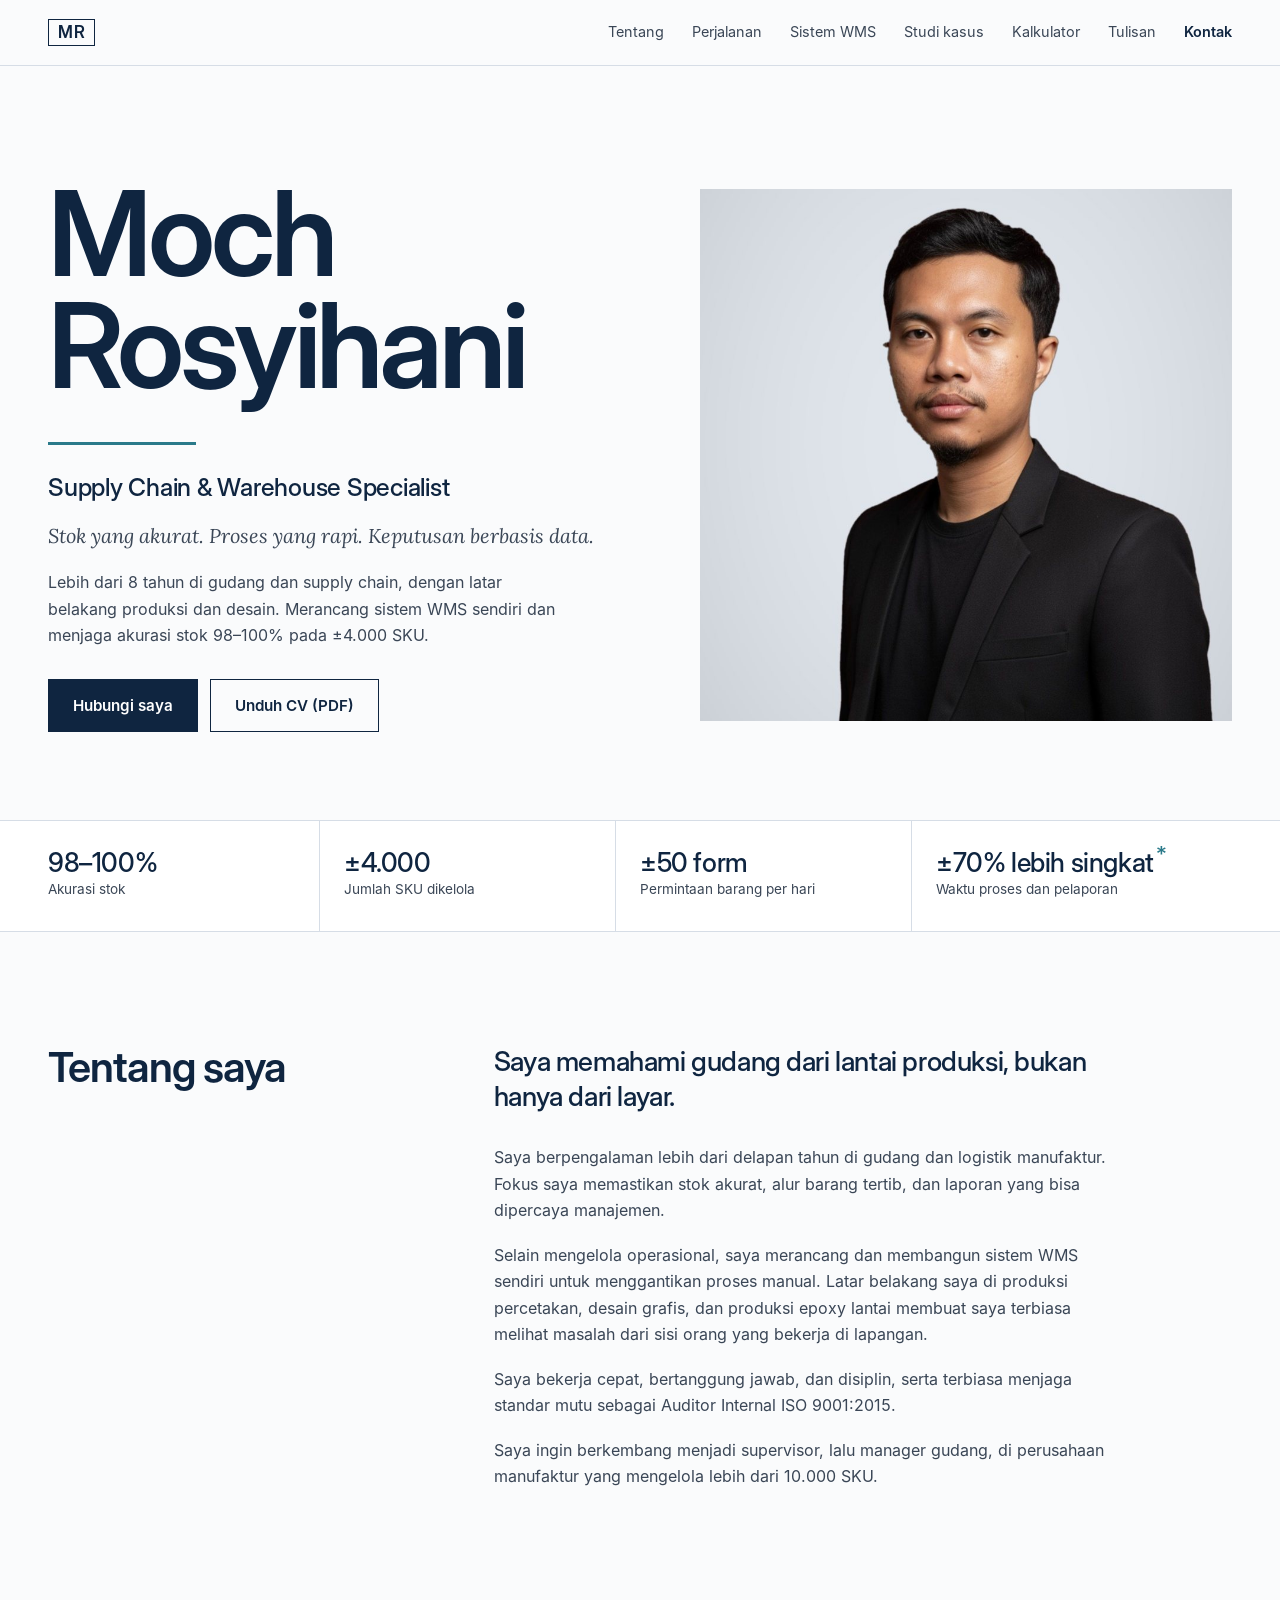
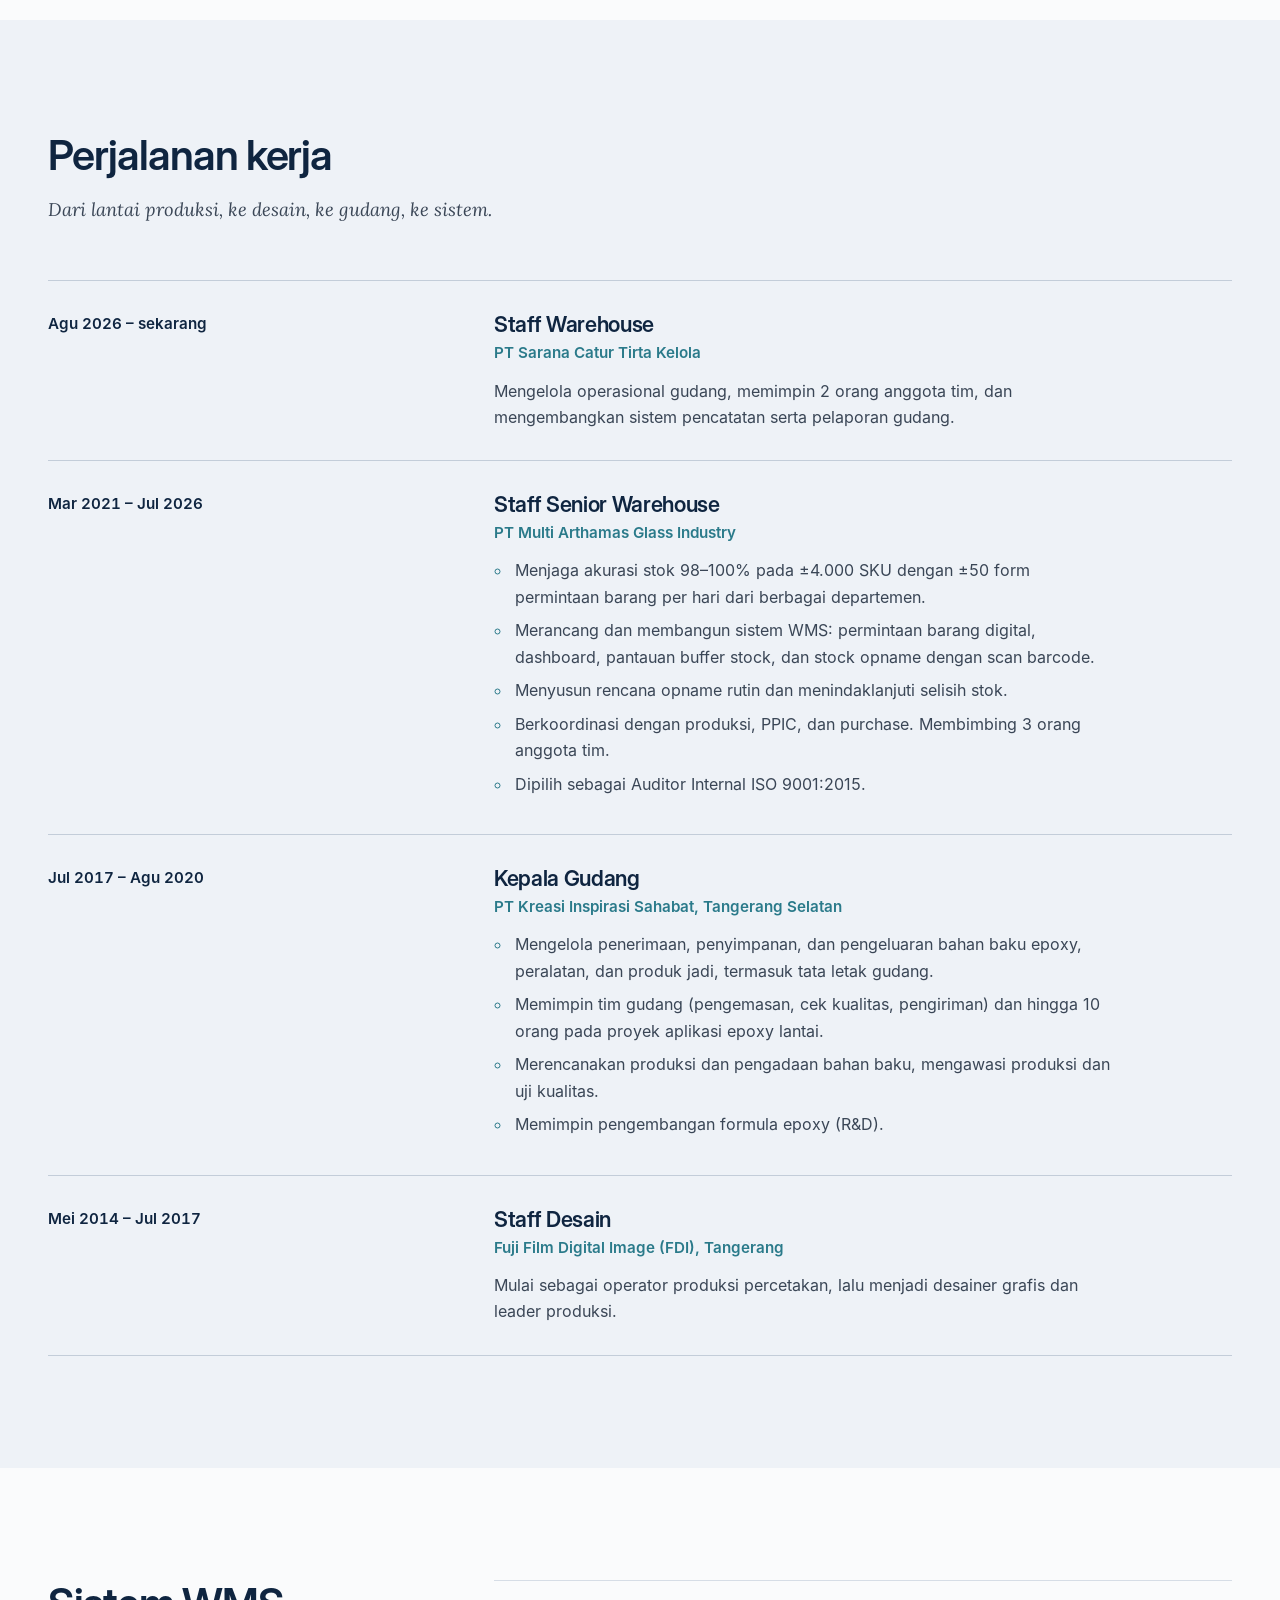
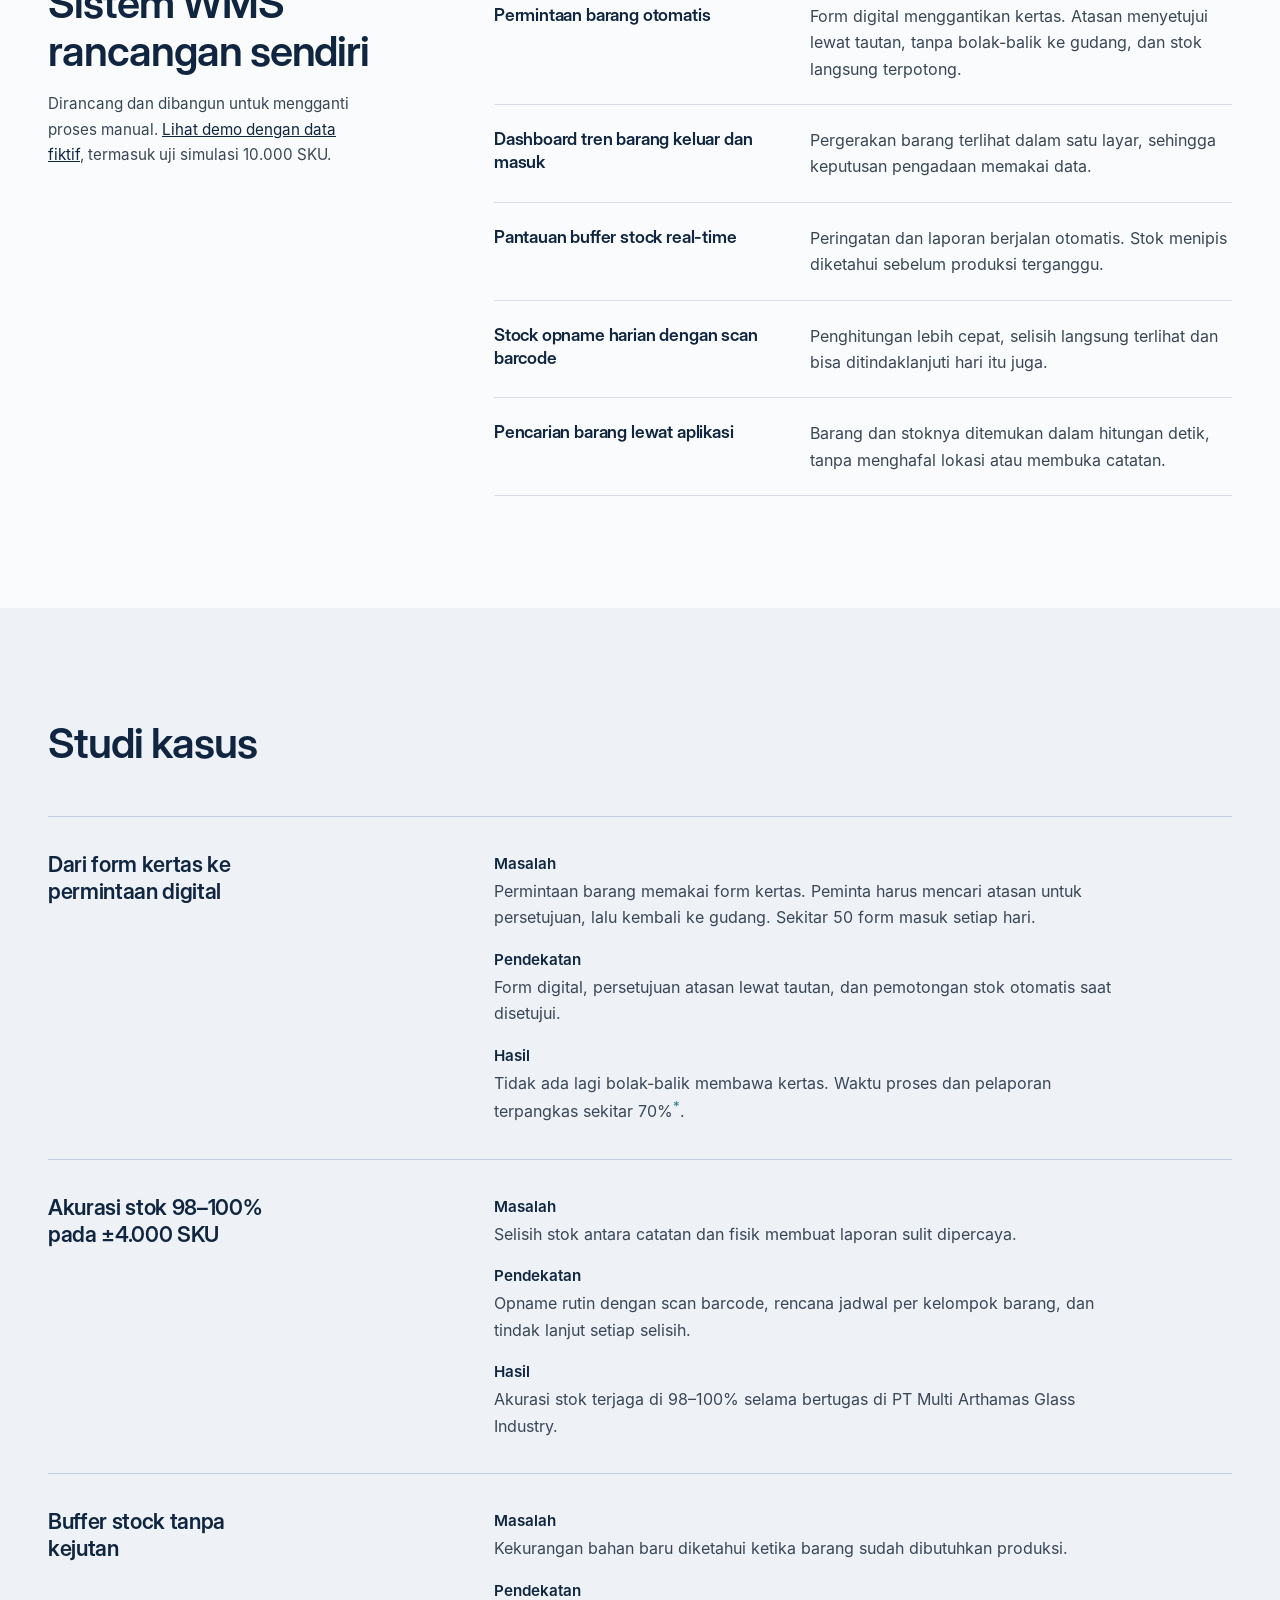
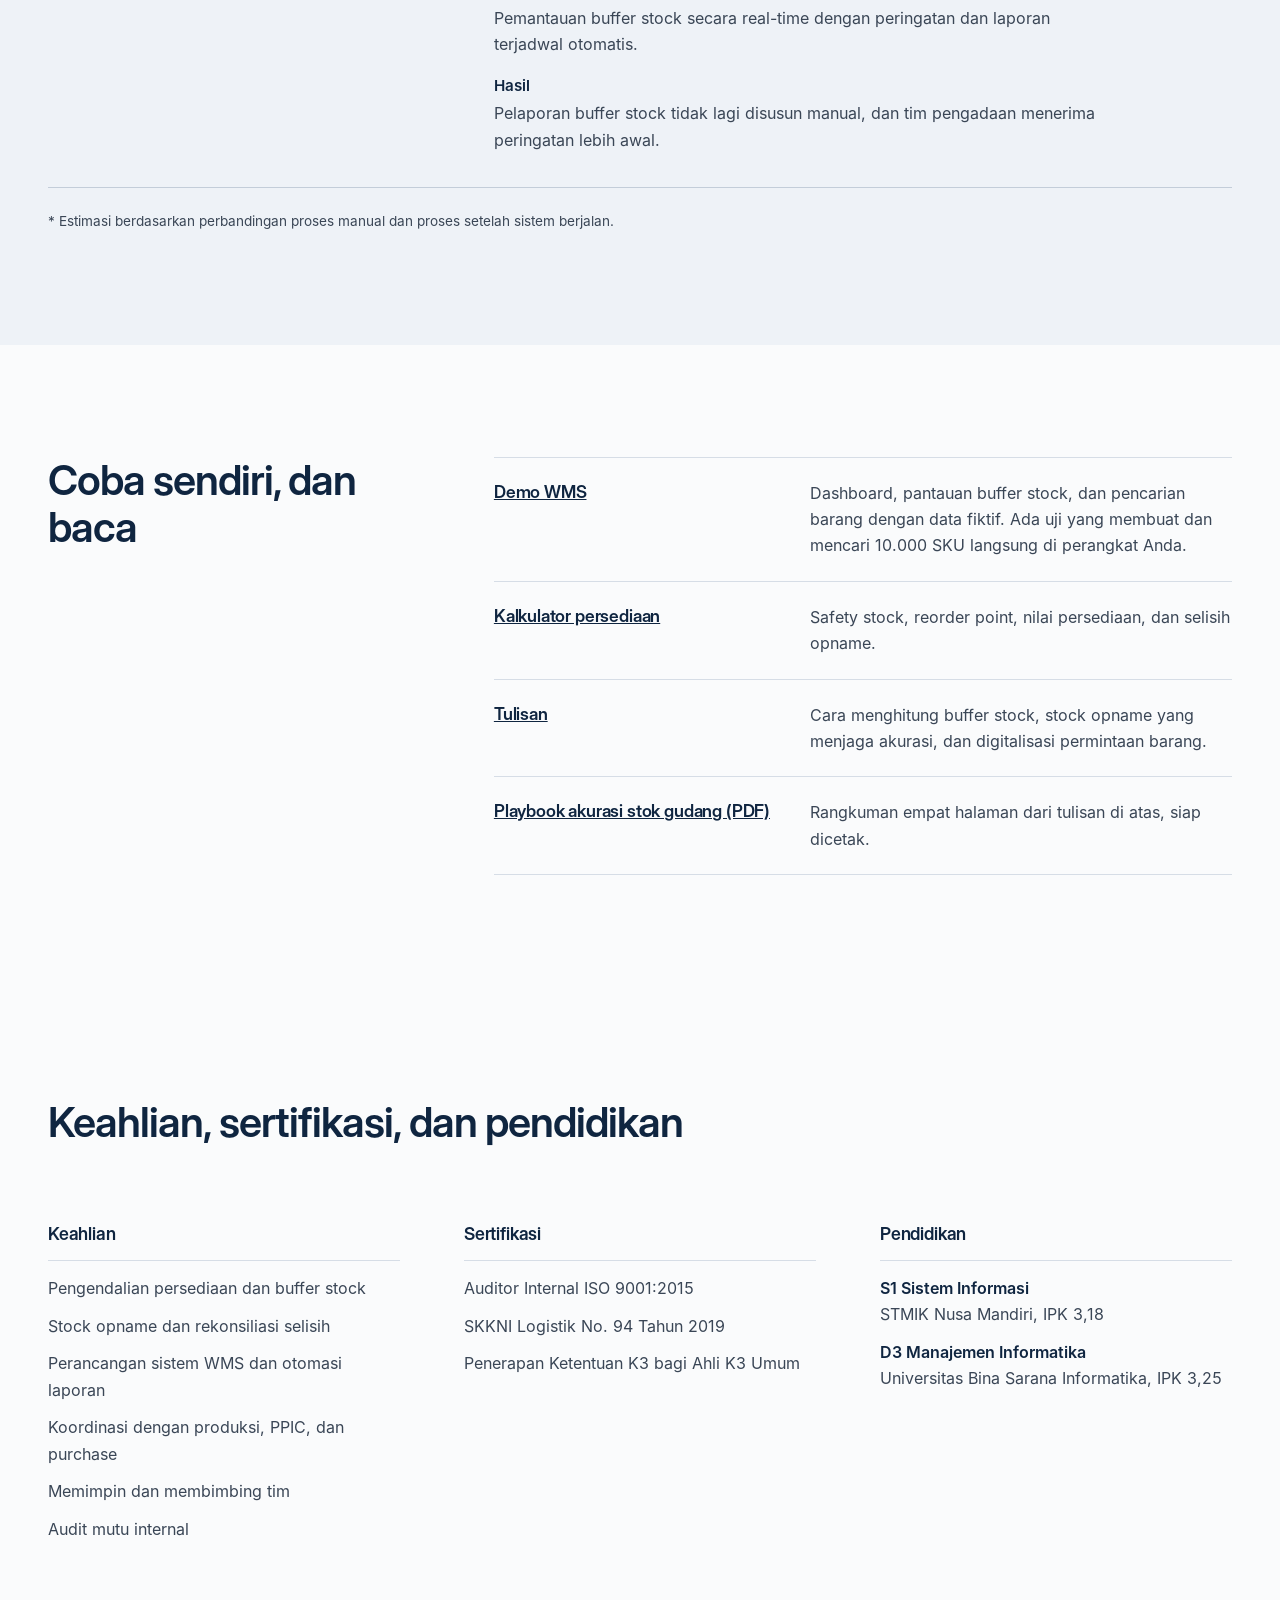
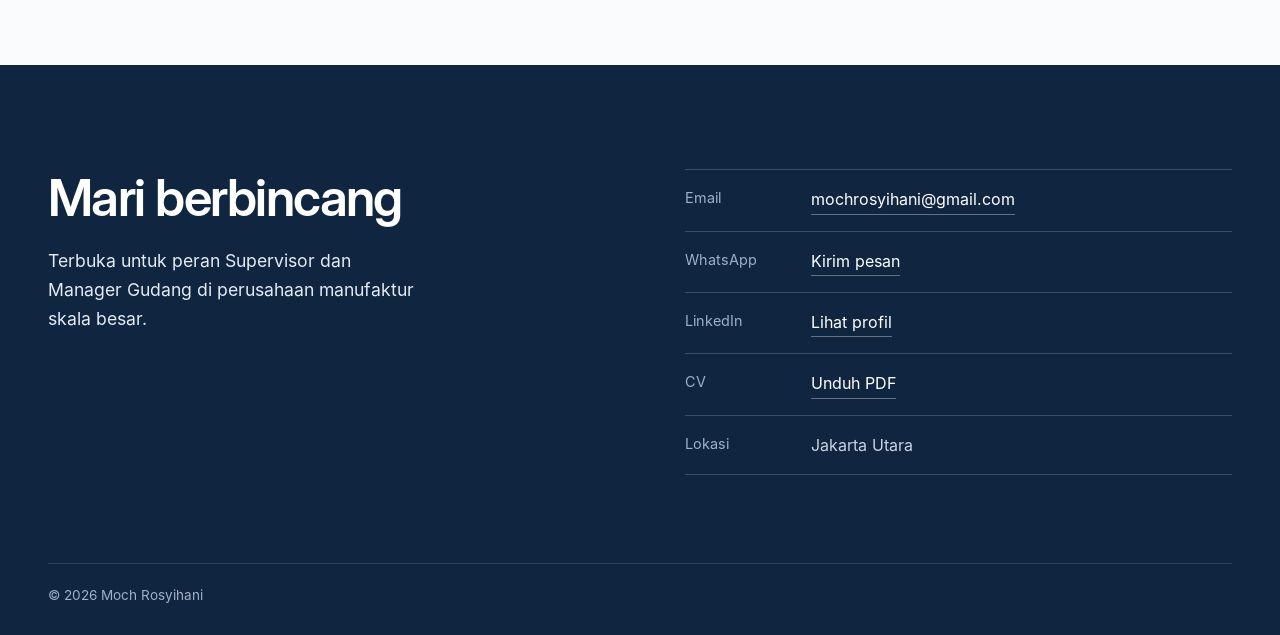
==== index.html @ 8b16c497 "Add files via upload" ====
<!doctype html>
<html lang="id">
<head>
<meta charset="utf-8">
<meta name="viewport" content="width=device-width, initial-scale=1">
<title>Moch Rosyihani – Supply Chain &amp; Warehouse Specialist</title>
<meta name="description" content="Moch Rosyihani, Supply Chain & Warehouse Specialist. Lebih dari 8 tahun di gudang dan logistik manufaktur: akurasi stok 98–100%, perancang sistem WMS, Auditor Internal ISO 9001:2015.">
<link rel="canonical" href="https://mochrosyihani.github.io/">
<meta name="theme-color" content="#0F2540">
<link rel="icon" href="assets/img/favicon.svg" type="image/svg+xml">

<meta property="og:type" content="profile">
<meta property="og:locale" content="id_ID">
<meta property="og:site_name" content="Moch Rosyihani">
<meta property="og:title" content="Moch Rosyihani – Supply Chain & Warehouse Specialist">
<meta property="og:description" content="Stok yang akurat. Proses yang rapi. Keputusan berbasis data. Lebih dari 8 tahun di gudang dan logistik manufaktur.">
<meta property="og:url" content="https://mochrosyihani.github.io/">
<meta property="og:image" content="https://mochrosyihani.github.io/assets/img/og.png">
<meta name="twitter:card" content="summary_large_image">

<link rel="preload" href="assets/fonts/interdisplay-600.woff" as="font" type="font/woff" crossorigin>
<link rel="stylesheet" href="assets/css/style.css">

<script type="application/ld+json">
{
  "@context": "https://schema.org",
  "@type": "ProfilePage",
  "mainEntity": {
    "@type": "Person",
    "@id": "https://mochrosyihani.github.io/#orang",
    "name": "Moch Rosyihani",
    "alternateName": "Iyan",
    "jobTitle": "Supply Chain & Warehouse Specialist",
    "image": "https://mochrosyihani.github.io/assets/img/moch-rosyihani.jpg",
    "description": "Profesional gudang dan supply chain dengan pengalaman lebih dari 8 tahun di manufaktur. Berfokus pada akurasi stok, perancangan sistem WMS, dan pengendalian persediaan. Auditor Internal ISO 9001:2015.",
    "url": "https://mochrosyihani.github.io/",
    "email": "mailto:mochrosyihani@gmail.com",
    "address": { "@type": "PostalAddress", "addressLocality": "Jakarta Utara", "addressCountry": "ID" },
    "knowsAbout": ["Pengendalian persediaan", "Manajemen gudang", "Warehouse Management System", "Stock opname", "Buffer stock", "ISO 9001:2015", "Supply chain", "Logistik manufaktur"],
    "knowsLanguage": "id",
    "hasCredential": [
      { "@type": "EducationalOccupationalCredential", "name": "Auditor Internal ISO 9001:2015" },
      { "@type": "EducationalOccupationalCredential", "name": "SKKNI Logistik No. 94 Tahun 2019" },
      { "@type": "EducationalOccupationalCredential", "name": "Penerapan Ketentuan K3 bagi Ahli K3 Umum" }
    ],
    "alumniOf": [
      { "@type": "CollegeOrUniversity", "name": "STMIK Nusa Mandiri" },
      { "@type": "CollegeOrUniversity", "name": "Universitas Bina Sarana Informatika" }
    ],
    "sameAs": ["https://www.linkedin.com/in/moch-rosyihani-iyan-4621b0254"]
  }
}
</script>
</head>
<body>
<a class="lewati" href="#isi">Lewati ke isi</a>

<header class="bar" id="atas">
  <a class="monogram" href="#atas" aria-label="Moch Rosyihani, ke atas">MR</a>
  <button class="menu-tombol" type="button" aria-expanded="false" aria-controls="menu">Menu</button>
  <nav id="menu" class="menu" aria-label="Navigasi utama">
    <a href="#tentang">Tentang</a>
    <a href="#perjalanan">Perjalanan</a>
    <a href="#sistem">Sistem WMS</a>
    <a href="#kasus">Studi kasus</a>
    <a href="alat/">Kalkulator</a>
    <a href="tulisan/">Tulisan</a>
    <a href="#kontak" class="menu-kontak">Kontak</a>
  </nav>
</header>

<main id="isi">

<!-- HERO -->
<section class="hero" aria-labelledby="nama">
  <div class="bungkus hero-grid">
    <div class="hero-teks">
      <h1 id="nama" class="nama"><span>Moch</span> <span>Rosyihani</span></h1>
      <div class="garis-hero" aria-hidden="true"></div>
      <p class="jabatan">Supply Chain &amp; Warehouse Specialist</p>
      <p class="tagline">Stok yang akurat. Proses yang rapi. Keputusan berbasis data.</p>
      <p class="ringkas">Lebih dari 8 tahun di gudang dan supply chain, dengan latar belakang produksi dan desain. Merancang sistem WMS sendiri dan menjaga akurasi stok 98–100% pada ±4.000 SKU.</p>
      <div class="aksi">
        <a class="tombol tombol-utama" href="#kontak">Hubungi saya</a>
        <a class="tombol tombol-garis" href="cv/CV-Moch-Rosyihani.pdf" download>Unduh CV (PDF)</a>
      </div>
    </div>
    <figure class="foto">
      <img src="assets/img/moch-rosyihani.jpg" alt="Foto Moch Rosyihani" width="900" height="900" fetchpriority="high">
    </figure>
  </div>
</section>

<!-- ANGKA RINGKAS -->
<section class="fakta" aria-label="Ringkasan">
  <div class="bungkus fakta-grid">
    <dl>
      <div><dt>Akurasi stok</dt><dd>98–100%</dd></div>
      <div><dt>Jumlah SKU dikelola</dt><dd>±4.000</dd></div>
      <div><dt>Permintaan barang per hari</dt><dd>±50 form</dd></div>
      <div><dt>Waktu proses dan pelaporan</dt><dd>±70% lebih singkat<sup><a href="#catatan" aria-label="Catatan">*</a></sup></dd></div>
    </dl>
  </div>
</section>

<!-- TENTANG -->
<section class="seksi" id="tentang" aria-labelledby="h-tentang">
  <div class="bungkus dua-kolom">
    <h2 id="h-tentang">Tentang saya</h2>
    <div class="isi-teks">
      <p class="pembuka">Saya memahami gudang dari lantai produksi, bukan hanya dari layar.</p>
      <p>Saya berpengalaman lebih dari delapan tahun di gudang dan logistik manufaktur. Fokus saya memastikan stok akurat, alur barang tertib, dan laporan yang bisa dipercaya manajemen.</p>
      <p>Selain mengelola operasional, saya merancang dan membangun sistem WMS sendiri untuk menggantikan proses manual. Latar belakang saya di produksi percetakan, desain grafis, dan produksi epoxy lantai membuat saya terbiasa melihat masalah dari sisi orang yang bekerja di lapangan.</p>
      <p>Saya bekerja cepat, bertanggung jawab, dan disiplin, serta terbiasa menjaga standar mutu sebagai Auditor Internal ISO 9001:2015.</p>
      <p>Saya ingin berkembang menjadi supervisor, lalu manager gudang, di perusahaan manufaktur yang mengelola lebih dari 10.000 SKU.</p>
    </div>
  </div>
</section>

<!-- PERJALANAN -->
<section class="seksi seksi-lembut" id="perjalanan" aria-labelledby="h-perjalanan">
  <div class="bungkus">
    <h2 id="h-perjalanan">Perjalanan kerja</h2>
    <p class="pengantar">Dari lantai produksi, ke desain, ke gudang, ke sistem.</p>
    <ol class="garis-waktu">
      <li>
        <p class="tahun">Agu 2026 – sekarang</p>
        <div>
          <h3>Staff Warehouse</h3>
          <p class="instansi">PT Sarana Catur Tirta Kelola</p>
          <p>Mengelola operasional gudang, memimpin 2 orang anggota tim, dan mengembangkan sistem pencatatan serta pelaporan gudang.</p>
        </div>
      </li>
      <li>
        <p class="tahun">Mar 2021 – Jul 2026</p>
        <div>
          <h3>Staff Senior Warehouse</h3>
          <p class="instansi">PT Multi Arthamas Glass Industry</p>
          <ul>
            <li>Menjaga akurasi stok 98–100% pada ±4.000 SKU dengan ±50 form permintaan barang per hari dari berbagai departemen.</li>
            <li>Merancang dan membangun sistem WMS: permintaan barang digital, dashboard, pantauan buffer stock, dan stock opname dengan scan barcode.</li>
            <li>Menyusun rencana opname rutin dan menindaklanjuti selisih stok.</li>
            <li>Berkoordinasi dengan produksi, PPIC, dan purchase. Membimbing 3 orang anggota tim.</li>
            <li>Dipilih sebagai Auditor Internal ISO 9001:2015.</li>
          </ul>
        </div>
      </li>
      <li>
        <p class="tahun">Jul 2017 – Agu 2020</p>
        <div>
          <h3>Kepala Gudang</h3>
          <p class="instansi">PT Kreasi Inspirasi Sahabat, Tangerang Selatan</p>
          <ul>
            <li>Mengelola penerimaan, penyimpanan, dan pengeluaran bahan baku epoxy, peralatan, dan produk jadi, termasuk tata letak gudang.</li>
            <li>Memimpin tim gudang (pengemasan, cek kualitas, pengiriman) dan hingga 10 orang pada proyek aplikasi epoxy lantai.</li>
            <li>Merencanakan produksi dan pengadaan bahan baku, mengawasi produksi dan uji kualitas.</li>
            <li>Memimpin pengembangan formula epoxy (R&amp;D).</li>
          </ul>
        </div>
      </li>
      <li>
        <p class="tahun">Mei 2014 – Jul 2017</p>
        <div>
          <h3>Staff Desain</h3>
          <p class="instansi">Fuji Film Digital Image (FDI), Tangerang</p>
          <p>Mulai sebagai operator produksi percetakan, lalu menjadi desainer grafis dan leader produksi.</p>
        </div>
      </li>
    </ol>
  </div>
</section>

<!-- SISTEM WMS -->
<section class="seksi" id="sistem" aria-labelledby="h-sistem">
  <div class="bungkus dua-kolom">
    <div>
      <h2 id="h-sistem">Sistem WMS rancangan sendiri</h2>
      <p class="pengantar-kecil">Dirancang dan dibangun untuk mengganti proses manual. <a href="demo/">Lihat demo dengan data fiktif</a>, termasuk uji simulasi 10.000 SKU.</p>
    </div>
    <dl class="fitur">
      <div>
        <dt>Permintaan barang otomatis</dt>
        <dd>Form digital menggantikan kertas. Atasan menyetujui lewat tautan, tanpa bolak-balik ke gudang, dan stok langsung terpotong.</dd>
      </div>
      <div>
        <dt>Dashboard tren barang keluar dan masuk</dt>
        <dd>Pergerakan barang terlihat dalam satu layar, sehingga keputusan pengadaan memakai data.</dd>
      </div>
      <div>
        <dt>Pantauan buffer stock real-time</dt>
        <dd>Peringatan dan laporan berjalan otomatis. Stok menipis diketahui sebelum produksi terganggu.</dd>
      </div>
      <div>
        <dt>Stock opname harian dengan scan barcode</dt>
        <dd>Penghitungan lebih cepat, selisih langsung terlihat dan bisa ditindaklanjuti hari itu juga.</dd>
      </div>
      <div>
        <dt>Pencarian barang lewat aplikasi</dt>
        <dd>Barang dan stoknya ditemukan dalam hitungan detik, tanpa menghafal lokasi atau membuka catatan.</dd>
      </div>
    </dl>
  </div>
</section>

<!-- STUDI KASUS -->
<section class="seksi seksi-lembut" id="kasus" aria-labelledby="h-kasus">
  <div class="bungkus">
    <h2 id="h-kasus">Studi kasus</h2>
    <div class="kasus-daftar">

      <article class="kasus">
        <h3>Dari form kertas ke permintaan digital</h3>
        <dl>
          <div><dt>Masalah</dt><dd>Permintaan barang memakai form kertas. Peminta harus mencari atasan untuk persetujuan, lalu kembali ke gudang. Sekitar 50 form masuk setiap hari.</dd></div>
          <div><dt>Pendekatan</dt><dd>Form digital, persetujuan atasan lewat tautan, dan pemotongan stok otomatis saat disetujui.</dd></div>
          <div><dt>Hasil</dt><dd>Tidak ada lagi bolak-balik membawa kertas. Waktu proses dan pelaporan terpangkas sekitar 70%<sup><a href="#catatan" aria-label="Catatan">*</a></sup>.</dd></div>
        </dl>
      </article>

      <article class="kasus">
        <h3>Akurasi stok 98–100% pada ±4.000 SKU</h3>
        <dl>
          <div><dt>Masalah</dt><dd>Selisih stok antara catatan dan fisik membuat laporan sulit dipercaya.</dd></div>
          <div><dt>Pendekatan</dt><dd>Opname rutin dengan scan barcode, rencana jadwal per kelompok barang, dan tindak lanjut setiap selisih.</dd></div>
          <div><dt>Hasil</dt><dd>Akurasi stok terjaga di 98–100% selama bertugas di PT Multi Arthamas Glass Industry.</dd></div>
        </dl>
      </article>

      <article class="kasus">
        <h3>Buffer stock tanpa kejutan</h3>
        <dl>
          <div><dt>Masalah</dt><dd>Kekurangan bahan baru diketahui ketika barang sudah dibutuhkan produksi.</dd></div>
          <div><dt>Pendekatan</dt><dd>Pemantauan buffer stock secara real-time dengan peringatan dan laporan terjadwal otomatis.</dd></div>
          <div><dt>Hasil</dt><dd>Pelaporan buffer stock tidak lagi disusun manual, dan tim pengadaan menerima peringatan lebih awal.</dd></div>
        </dl>
      </article>

    </div>
    <p id="catatan" class="catatan">* Estimasi berdasarkan perbandingan proses manual dan proses setelah sistem berjalan.</p>
  </div>
</section>

<!-- ALAT DAN TULISAN -->
<section class="seksi" id="bukti" aria-labelledby="h-bukti">
  <div class="bungkus dua-kolom">
    <h2 id="h-bukti">Coba sendiri, dan baca</h2>
    <dl class="fitur">
      <div><dt><a href="demo/">Demo WMS</a></dt><dd>Dashboard, pantauan buffer stock, dan pencarian barang dengan data fiktif. Ada uji yang membuat dan mencari 10.000 SKU langsung di perangkat Anda.</dd></div>
      <div><dt><a href="alat/">Kalkulator persediaan</a></dt><dd>Safety stock, reorder point, nilai persediaan, dan selisih opname.</dd></div>
      <div><dt><a href="tulisan/">Tulisan</a></dt><dd>Cara menghitung buffer stock, stock opname yang menjaga akurasi, dan digitalisasi permintaan barang.</dd></div>
      <div><dt><a href="cv/Playbook-Akurasi-Stok-Gudang.pdf" download>Playbook akurasi stok gudang (PDF)</a></dt><dd>Rangkuman empat halaman dari tulisan di atas, siap dicetak.</dd></div>
    </dl>
  </div>
</section>

<!-- KEAHLIAN -->
<section class="seksi" id="keahlian" aria-labelledby="h-keahlian">
  <div class="bungkus tiga-kolom">
    <h2 id="h-keahlian" class="judul-penuh">Keahlian, sertifikasi, dan pendidikan</h2>
    <div>
      <h3>Keahlian</h3>
      <ul class="polos">
        <li>Pengendalian persediaan dan buffer stock</li>
        <li>Stock opname dan rekonsiliasi selisih</li>
        <li>Perancangan sistem WMS dan otomasi laporan</li>
        <li>Koordinasi dengan produksi, PPIC, dan purchase</li>
        <li>Memimpin dan membimbing tim</li>
        <li>Audit mutu internal</li>
      </ul>
    </div>
    <div>
      <h3>Sertifikasi</h3>
      <ul class="polos">
        <li>Auditor Internal ISO 9001:2015</li>
        <li>SKKNI Logistik No. 94 Tahun 2019</li>
        <li>Penerapan Ketentuan K3 bagi Ahli K3 Umum</li>
      </ul>
    </div>
    <div>
      <h3>Pendidikan</h3>
      <ul class="polos">
        <li><strong>S1 Sistem Informasi</strong><br>STMIK Nusa Mandiri, IPK 3,18</li>
        <li><strong>D3 Manajemen Informatika</strong><br>Universitas Bina Sarana Informatika, IPK 3,25</li>
      </ul>
    </div>
  </div>
</section>

</main>

<!-- KONTAK -->
<footer class="kontak" id="kontak">
  <div class="bungkus kontak-grid">
    <div>
      <h2>Mari berbincang</h2>
      <p class="kontak-isi">Terbuka untuk peran Supervisor dan Manager Gudang di perusahaan manufaktur skala besar.</p>
    </div>
    <ul class="kontak-daftar">
      <li><span>Email</span><a href="mailto:mochrosyihani@gmail.com">mochrosyihani@gmail.com</a></li>
      <li><span>WhatsApp</span><a href="https://wa.me/6283805292862?text=Halo%20Pak%20Rosyihani%2C%20saya%20melihat%20profil%20Anda." rel="noopener">Kirim pesan</a></li>
      <li><span>LinkedIn</span><a href="https://www.linkedin.com/in/moch-rosyihani-iyan-4621b0254" rel="me noopener">Lihat profil</a></li>
      <li><span>CV</span><a href="cv/CV-Moch-Rosyihani.pdf" download>Unduh PDF</a></li>
      <li><span>Lokasi</span>Jakarta Utara</li>
    </ul>
  </div>
  <div class="bungkus kaki">
    <p>&copy; 2026 Moch Rosyihani</p>
  </div>
</footer>

<script src="assets/js/main.js" defer></script>
</body>
</html>
---- assets/css/style.css ----
/* Moch Rosyihani – profil. Navy, putih, abu. Satu aksen biru-teal tipis. */
@font-face{font-family:"Inter";src:url("../fonts/inter-400.woff") format("woff");font-weight:400;font-style:normal;font-display:swap}
@font-face{font-family:"Inter";src:url("../fonts/inter-600.woff") format("woff");font-weight:600;font-style:normal;font-display:swap}
@font-face{font-family:"Inter Display";src:url("../fonts/interdisplay-500.woff") format("woff");font-weight:500;font-style:normal;font-display:swap}
@font-face{font-family:"Inter Display";src:url("../fonts/interdisplay-600.woff") format("woff");font-weight:600;font-style:normal;font-display:swap}
@font-face{font-family:"Lora";src:url("../fonts/lora-italic.woff") format("woff");font-weight:400 700;font-style:italic;font-display:swap}

:root{
  --kertas:#FAFBFC;
  --lembut:#EEF2F7;
  --navy:#0F2540;
  --teks:#3A4656;
  --garis:#D6DDE6;
  --teal:#2A7A8A;
  --putih:#FFFFFF;
  --sans:"Inter",system-ui,-apple-system,"Segoe UI",Roboto,Arial,sans-serif;
  --tampil:"Inter Display","Inter",system-ui,-apple-system,"Segoe UI",Roboto,Arial,sans-serif;
  --serif:"Lora",Georgia,"Times New Roman",serif;
  --lebar:1280px;
  --gutter:clamp(20px,5vw,48px);
}
*,*::before,*::after{box-sizing:border-box}
html{scroll-behavior:smooth;scroll-padding-top:72px;-webkit-text-size-adjust:100%}
body{margin:0;background:var(--kertas);color:var(--teks);font-family:var(--sans);font-size:1rem;line-height:1.65;font-feature-settings:"kern","liga";-webkit-font-smoothing:antialiased}
img{max-width:100%;display:block}
a{color:var(--navy)}
:focus-visible{outline:2px solid var(--teal);outline-offset:3px;border-radius:2px}
.lewati{position:absolute;left:-999px;top:8px;background:var(--navy);color:#fff;padding:8px 14px;z-index:100}
.lewati:focus{left:8px}
.bungkus{width:100%;max-width:calc(var(--lebar) + 2*var(--gutter));margin:0 auto;padding:0 var(--gutter)}

h1,h2,h3{font-family:var(--tampil);color:var(--navy);margin:0;font-weight:600}

/* Bar atas */
.bar{position:sticky;top:0;z-index:50;display:flex;align-items:center;justify-content:space-between;padding:14px max(var(--gutter),calc((100vw - var(--lebar))/2));background:rgba(250,251,252,.94);backdrop-filter:blur(6px);border-bottom:1px solid var(--garis)}
.monogram{font-family:var(--tampil);font-weight:600;font-size:1.05rem;letter-spacing:.04em;text-decoration:none;color:var(--navy);border:1.5px solid var(--navy);padding:4px 9px;line-height:1}
.menu{display:flex;gap:28px;align-items:center}
.menu a{font-size:.9rem;text-decoration:none;color:var(--teks);padding:6px 0;border-bottom:1.5px solid transparent}
.menu a:hover{color:var(--navy);border-bottom-color:var(--teal)}
.menu .menu-kontak{color:var(--navy);font-weight:600}
.menu-tombol{display:none;font:inherit;font-size:.9rem;background:none;border:1px solid var(--garis);color:var(--navy);padding:6px 14px;cursor:pointer}

/* Hero */
.hero{padding:clamp(48px,9vw,112px) 0 clamp(40px,7vw,88px)}
.hero-grid{display:grid;grid-template-columns:minmax(0,1.05fr) minmax(0,.95fr);gap:clamp(32px,5vw,72px);align-items:center}
.nama{font-size:clamp(3rem,9.2vw,7.6rem);line-height:.95;letter-spacing:-.035em;font-weight:600}
.nama span{display:block}
.garis-hero{height:3px;width:clamp(72px,12vw,148px);background:var(--teal);margin:clamp(24px,3.5vw,40px) 0 22px;transform-origin:left;animation:tarik .9s .15s cubic-bezier(.2,.7,.2,1) both}
@keyframes tarik{from{transform:scaleX(0)}to{transform:scaleX(1)}}
.jabatan{font-family:var(--tampil);font-weight:500;font-size:clamp(1.15rem,2.1vw,1.55rem);color:var(--navy);margin:0 0 14px;letter-spacing:-.01em}
.tagline{font-family:var(--serif);font-style:italic;font-size:clamp(1.05rem,1.7vw,1.25rem);line-height:1.5;margin:0 0 18px;color:var(--teks)}
.ringkas{max-width:52ch;margin:0 0 30px}
.aksi{display:flex;flex-wrap:wrap;gap:12px}
.tombol{display:inline-block;font-size:.95rem;font-weight:600;text-decoration:none;padding:13px 24px;border:1.5px solid var(--navy);transition:background .15s,color .15s}
.tombol-utama{background:var(--navy);color:#fff}
.tombol-utama:hover{background:#1B3A63;border-color:#1B3A63}
.tombol-garis{color:var(--navy);background:transparent}
.tombol-garis:hover{background:var(--navy);color:#fff}
.foto{margin:0;justify-self:end;width:100%;max-width:560px}
.foto img,.foto-sementara{aspect-ratio:1/1;width:100%;height:auto;object-fit:cover}
.foto-sementara{background:var(--navy);display:grid;place-items:center}
.foto-sementara span{font-family:var(--tampil);font-weight:500;color:rgba(255,255,255,.88);font-size:clamp(3rem,7vw,5.5rem);letter-spacing:.04em}

/* Fakta */
.fakta{border-top:1px solid var(--garis);border-bottom:1px solid var(--garis);background:var(--putih)}
.fakta dl{display:grid;grid-template-columns:repeat(4,1fr);margin:0}
.fakta dl>div{padding:26px 24px 26px 0;border-right:1px solid var(--garis);margin-right:24px}
.fakta dl>div:last-child{border-right:0;margin-right:0}
.fakta dt{font-size:.85rem;color:var(--teks);margin-bottom:4px;order:2}
.fakta dd{margin:0;font-family:var(--tampil);font-weight:500;font-size:clamp(1.25rem,2.2vw,1.65rem);color:var(--navy);letter-spacing:-.015em;line-height:1.2}
.fakta dl>div{display:flex;flex-direction:column}
.fakta sup{line-height:0}.fakta sup a{text-decoration:none;color:var(--teal);margin-left:2px}

/* Seksi umum */
.seksi{padding:clamp(56px,9vw,112px) 0}
.seksi-lembut{background:var(--lembut)}
.seksi h2{font-size:clamp(1.8rem,3.6vw,2.6rem);letter-spacing:-.025em;line-height:1.15}
.dua-kolom{display:grid;grid-template-columns:minmax(0,.8fr) minmax(0,1.6fr);gap:clamp(24px,6vw,96px)}
.pengantar{margin:14px 0 0;font-family:var(--serif);font-style:italic;font-size:1.15rem;color:var(--teks)}
.pengantar-kecil{margin:16px 0 0;max-width:32ch;font-size:.95rem}
.isi-teks{max-width:62ch}
.isi-teks p{margin:0 0 1.15em}
.isi-teks .pembuka{font-family:var(--tampil);font-weight:500;font-size:clamp(1.3rem,2.3vw,1.7rem);line-height:1.3;letter-spacing:-.015em;color:var(--navy);margin-bottom:1.1em}

/* Garis waktu */
.garis-waktu{list-style:none;margin:clamp(32px,5vw,56px) 0 0;padding:0}
.garis-waktu>li{display:grid;grid-template-columns:minmax(0,.8fr) minmax(0,1.6fr);gap:clamp(24px,6vw,96px);padding:30px 0;border-top:1px solid #C3CDD9}
.garis-waktu>li:last-child{border-bottom:1px solid #C3CDD9}
.tahun{margin:0;font-weight:600;color:var(--navy);font-size:.95rem;font-variant-numeric:tabular-nums}
.garis-waktu h3{font-size:1.35rem;letter-spacing:-.015em;line-height:1.25}
.instansi{margin:2px 0 12px;color:var(--teal);font-weight:600;font-size:.95rem}
.garis-waktu p{margin:0}
.garis-waktu .instansi{margin:2px 0 12px}
.garis-waktu ul{margin:0;padding-left:1.15em;max-width:62ch}
.garis-waktu li li{margin:0 0 .45em;padding-left:.2em}
.garis-waktu li li::marker{color:var(--teal)}
.garis-waktu p:not(.tahun):not(.instansi){max-width:62ch}

/* Fitur WMS */
.fitur{margin:0}
.fitur>div{display:grid;grid-template-columns:minmax(0,.9fr) minmax(0,1.3fr);gap:24px;padding:22px 0;border-top:1px solid var(--garis)}
.fitur>div:last-child{border-bottom:1px solid var(--garis)}
.fitur dt{font-family:var(--tampil);font-weight:600;color:var(--navy);font-size:1.08rem;line-height:1.35;letter-spacing:-.01em}
.fitur dd{margin:0;max-width:52ch}

/* Studi kasus */
.kasus-daftar{margin-top:clamp(28px,4vw,48px)}
.kasus{display:grid;grid-template-columns:minmax(0,.8fr) minmax(0,1.6fr);gap:clamp(24px,6vw,96px);padding:34px 0;border-top:1px solid #C3CDD9}
.kasus:last-child{border-bottom:1px solid #C3CDD9}
.kasus h3{font-size:1.35rem;line-height:1.25;letter-spacing:-.015em;max-width:18ch}
.kasus dl{margin:0;max-width:62ch}
.kasus dl>div{margin-bottom:16px}
.kasus dl>div:last-child{margin-bottom:0}
.kasus dt{font-weight:600;color:var(--navy);font-size:.95rem;margin-bottom:2px}
.kasus dd{margin:0}
.kasus sup a{color:var(--teal);text-decoration:none}
.catatan{margin:22px 0 0;font-size:.85rem}

/* Keahlian */
.tiga-kolom{display:grid;grid-template-columns:repeat(3,minmax(0,1fr));gap:clamp(24px,5vw,64px)}
.judul-penuh{grid-column:1/-1;margin-bottom:8px}
.tiga-kolom h3{font-size:1.1rem;letter-spacing:-.01em;margin-bottom:14px;padding-bottom:12px;border-bottom:1px solid var(--garis)}
.polos{list-style:none;margin:0;padding:0}
.polos li{margin:0 0 .7em}
.polos strong{color:var(--navy);font-weight:600}

/* Kontak */
.kontak{background:var(--navy);color:#C9D4E2;padding:clamp(56px,9vw,104px) 0 0}
.kontak h2{color:#fff;font-size:clamp(2rem,4.4vw,3.2rem);letter-spacing:-.03em;line-height:1.1}
.kontak-grid{display:grid;grid-template-columns:minmax(0,1fr) minmax(0,1fr);gap:clamp(32px,7vw,112px)}
.kontak-isi{margin:20px 0 0;max-width:34ch;font-size:1.1rem;color:#E4EBF3}
.kontak-daftar{list-style:none;margin:0;padding:0}
.kontak-daftar li{display:grid;grid-template-columns:110px 1fr;gap:16px;padding:16px 0;border-top:1px solid rgba(255,255,255,.18)}
.kontak-daftar li:last-child{border-bottom:1px solid rgba(255,255,255,.18)}
.kontak-daftar span{color:#9FB0C6;font-size:.9rem}
.kontak-daftar a{justify-self:start;color:#fff;text-decoration:none;border-bottom:1px solid rgba(255,255,255,.35);padding-bottom:1px;word-break:break-word}
.kontak-daftar a:hover{border-bottom-color:#fff}
.kontak :focus-visible{outline-color:#8FD0DB}
.kaki{margin-top:clamp(48px,7vw,88px);padding-top:0;padding-bottom:28px;font-size:.85rem;color:#9FB0C6}
.kaki p{margin:0;padding-top:20px;border-top:1px solid rgba(255,255,255,.12)}

/* Responsif */
@media (max-width:860px){
  .hero-grid{grid-template-columns:1fr;align-items:start}
  .foto{order:-1;max-width:190px}
  .nama{font-size:clamp(2.8rem,14vw,4.6rem)}
  .fakta dl{grid-template-columns:1fr 1fr}
  .fakta dl>div{border-right:0;margin-right:0;padding:20px 12px 20px 0;border-bottom:1px solid var(--garis)}
  .fakta dl>div:nth-last-child(-n+2){border-bottom:0}
  .dua-kolom,.garis-waktu>li,.kasus,.kontak-grid{grid-template-columns:1fr;gap:14px}
  .dua-kolom{gap:24px}
  .kasus h3{max-width:none}
  .fitur>div{grid-template-columns:1fr;gap:6px}
  .tiga-kolom{grid-template-columns:1fr}
}
@media (max-width:720px){
  .menu-tombol{display:block}
  .menu{display:none;position:absolute;top:100%;left:0;right:0;flex-direction:column;align-items:flex-start;gap:0;background:var(--kertas);border-bottom:1px solid var(--garis);padding:6px var(--gutter) 14px}
  .menu.buka{display:flex}
  .menu a{padding:12px 0;width:100%;font-size:1rem}
}
@media (prefers-reduced-motion:reduce){
  html{scroll-behavior:auto}
  .garis-hero{animation:none}
}
@media print{.bar,.aksi{display:none}}
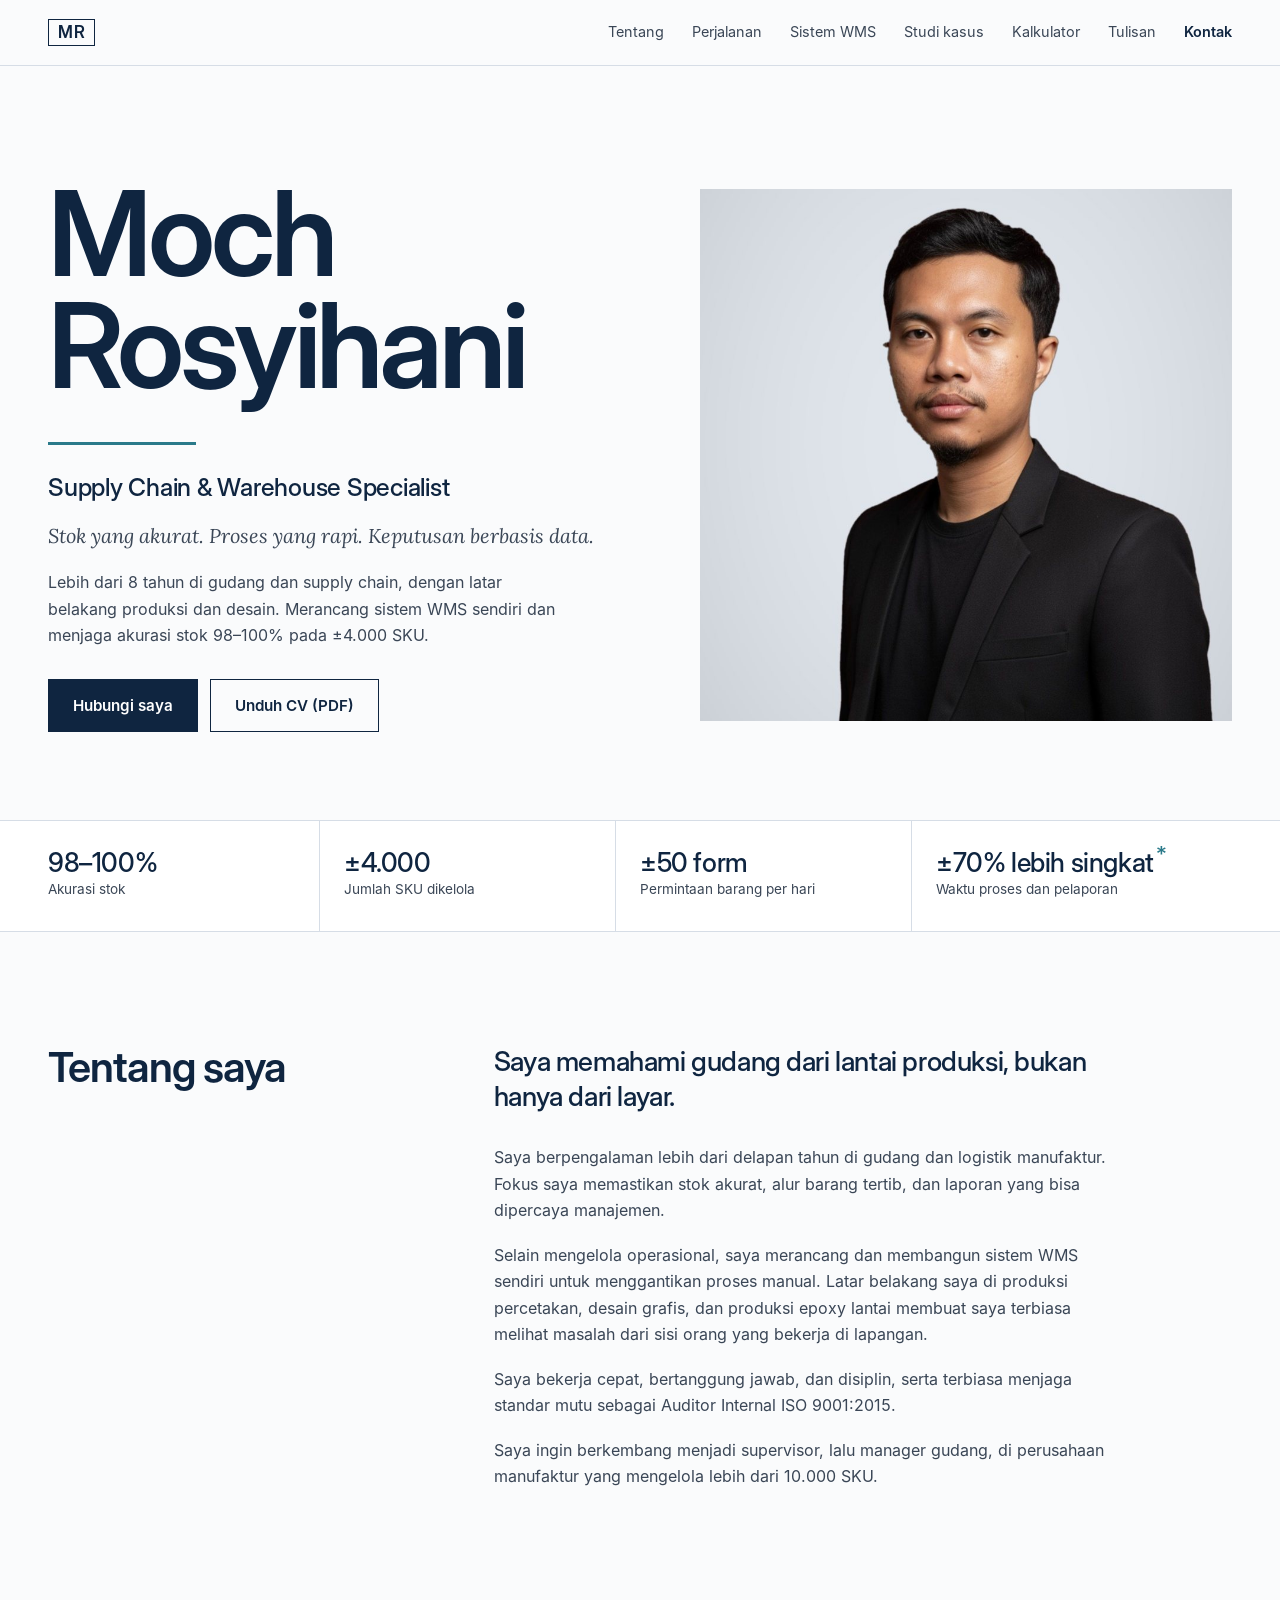
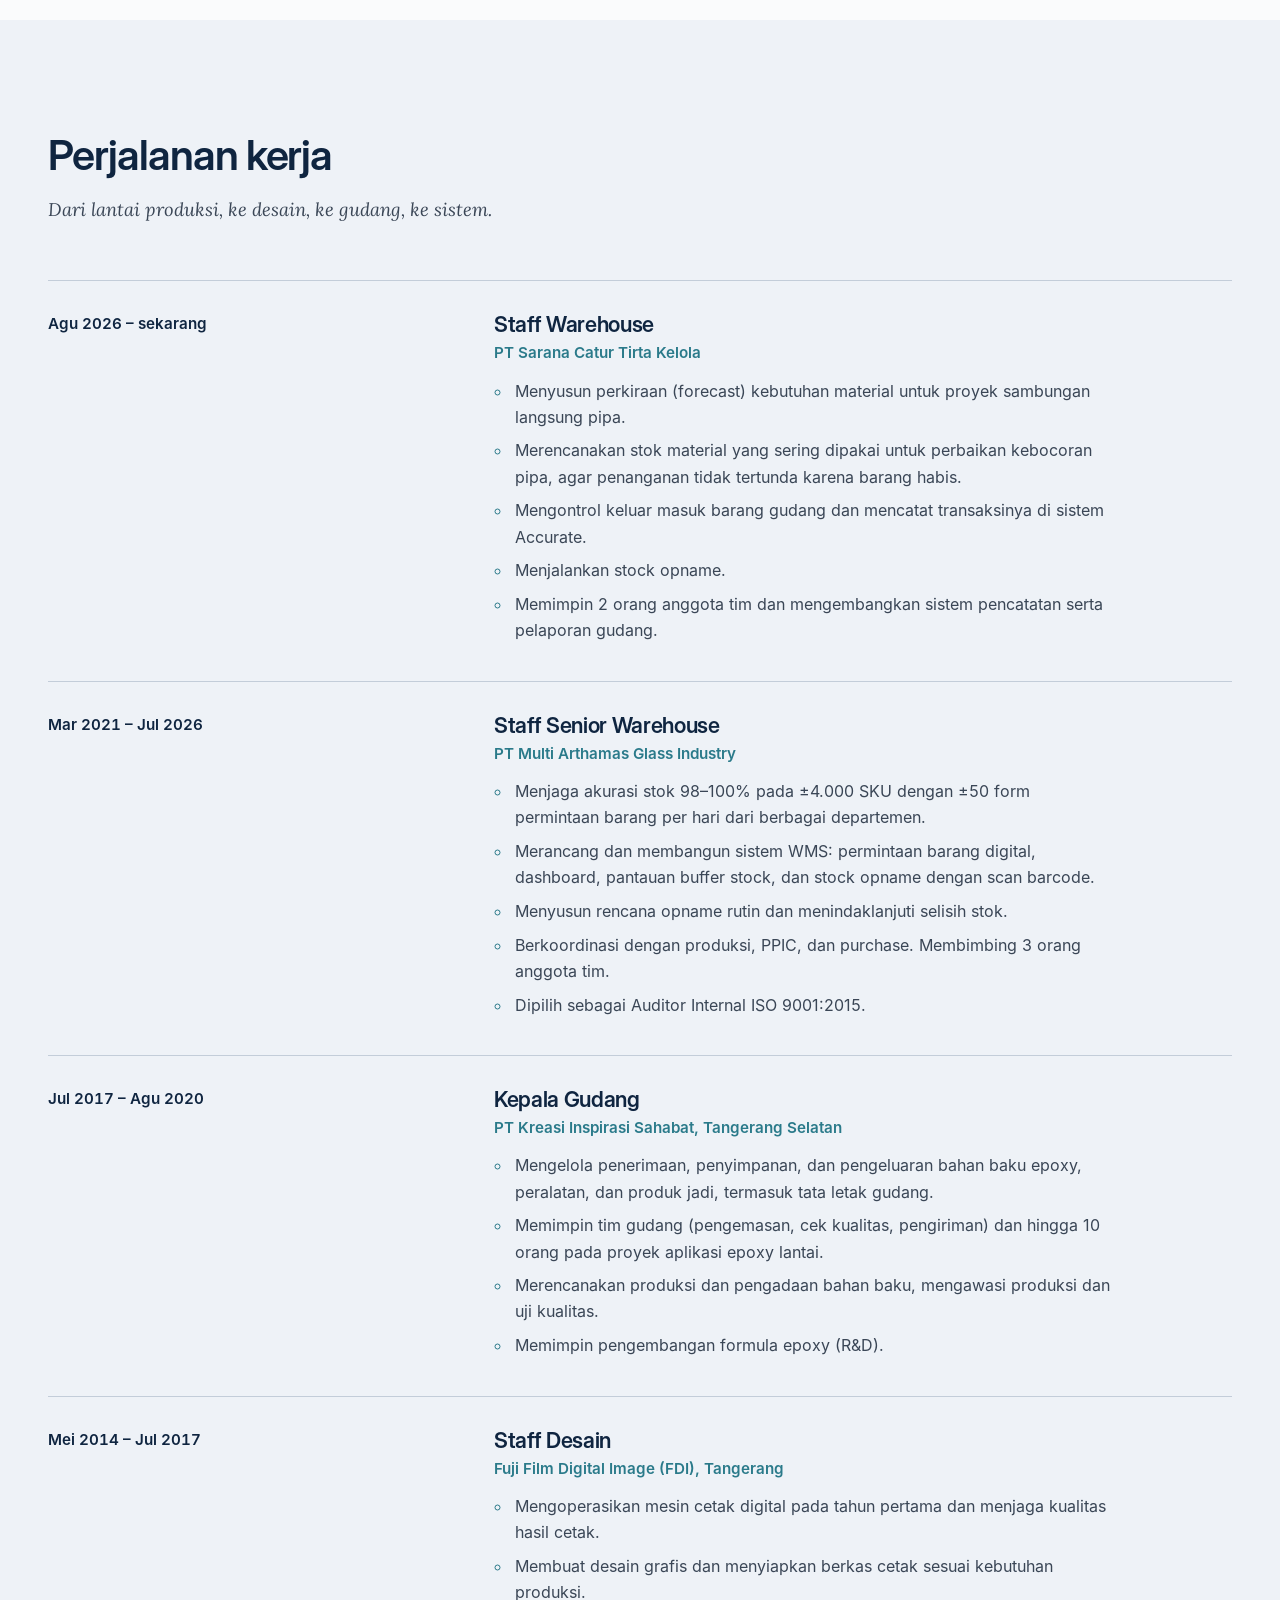
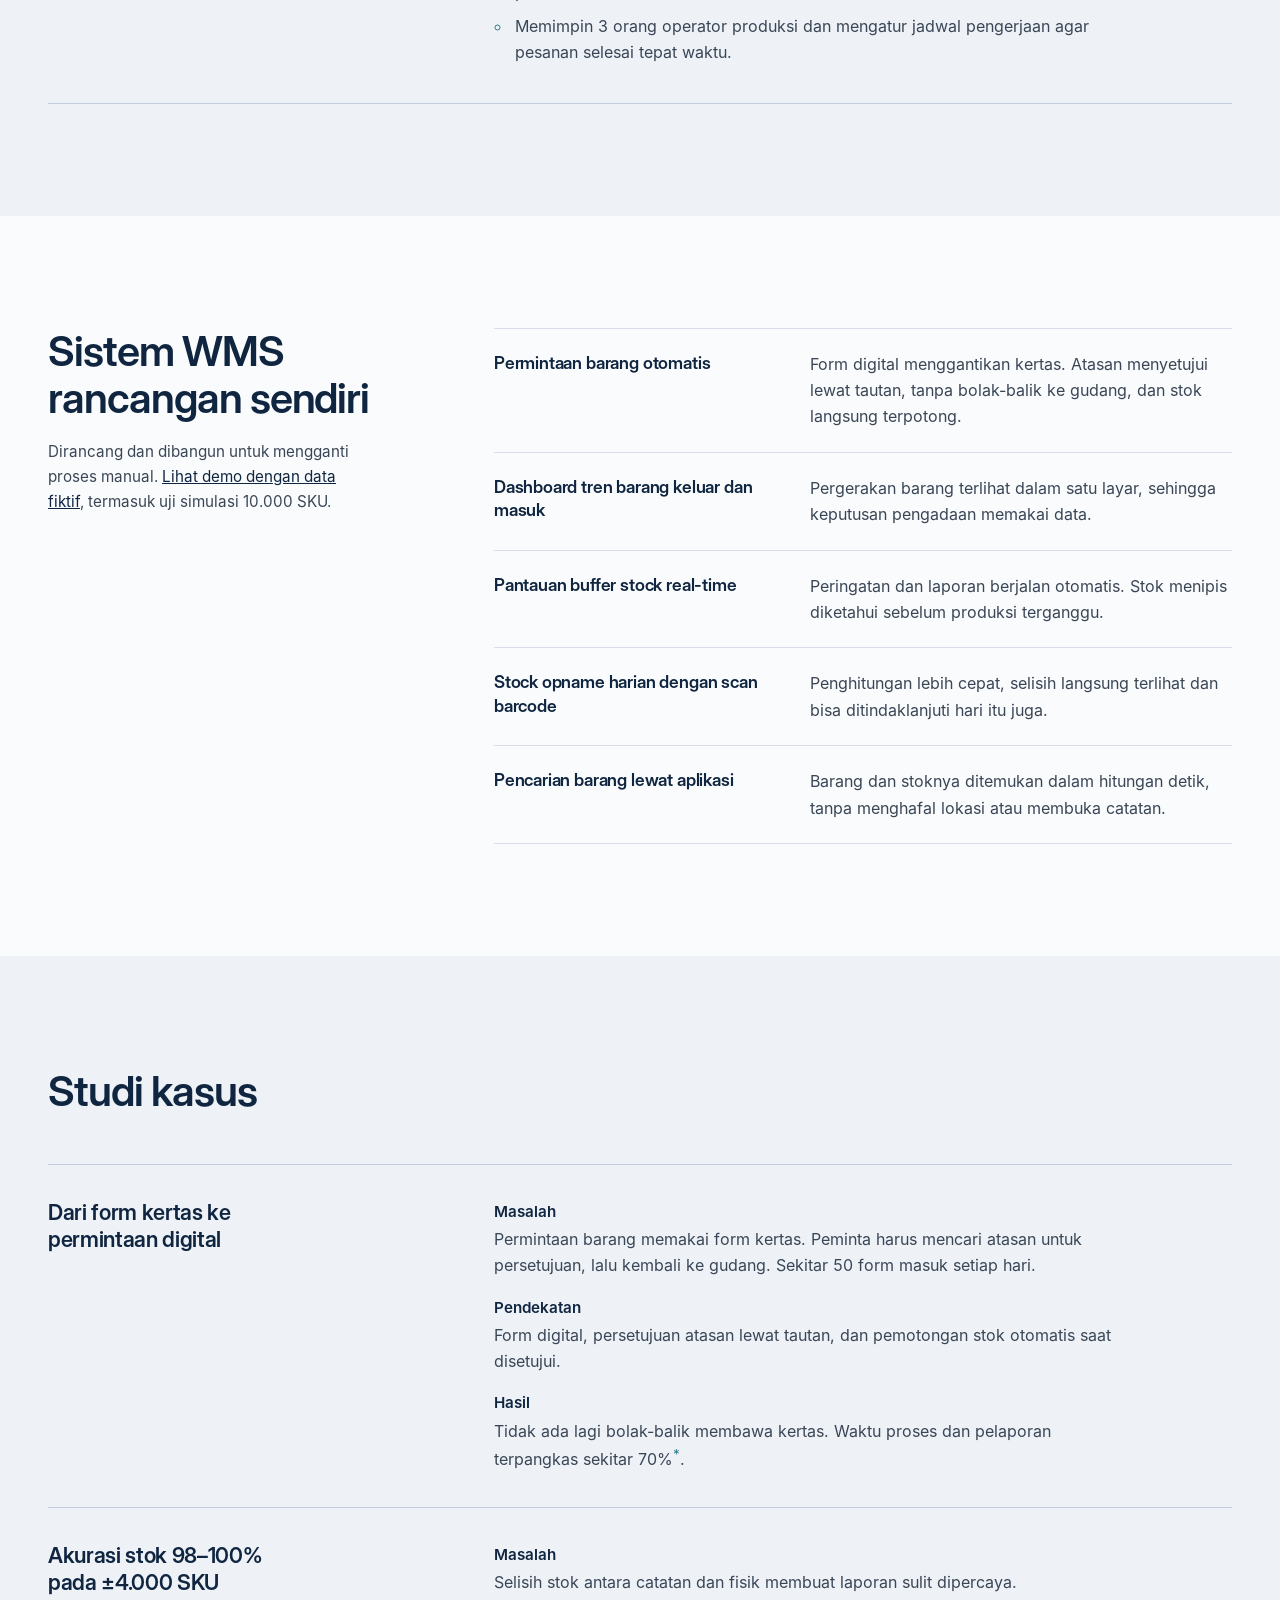
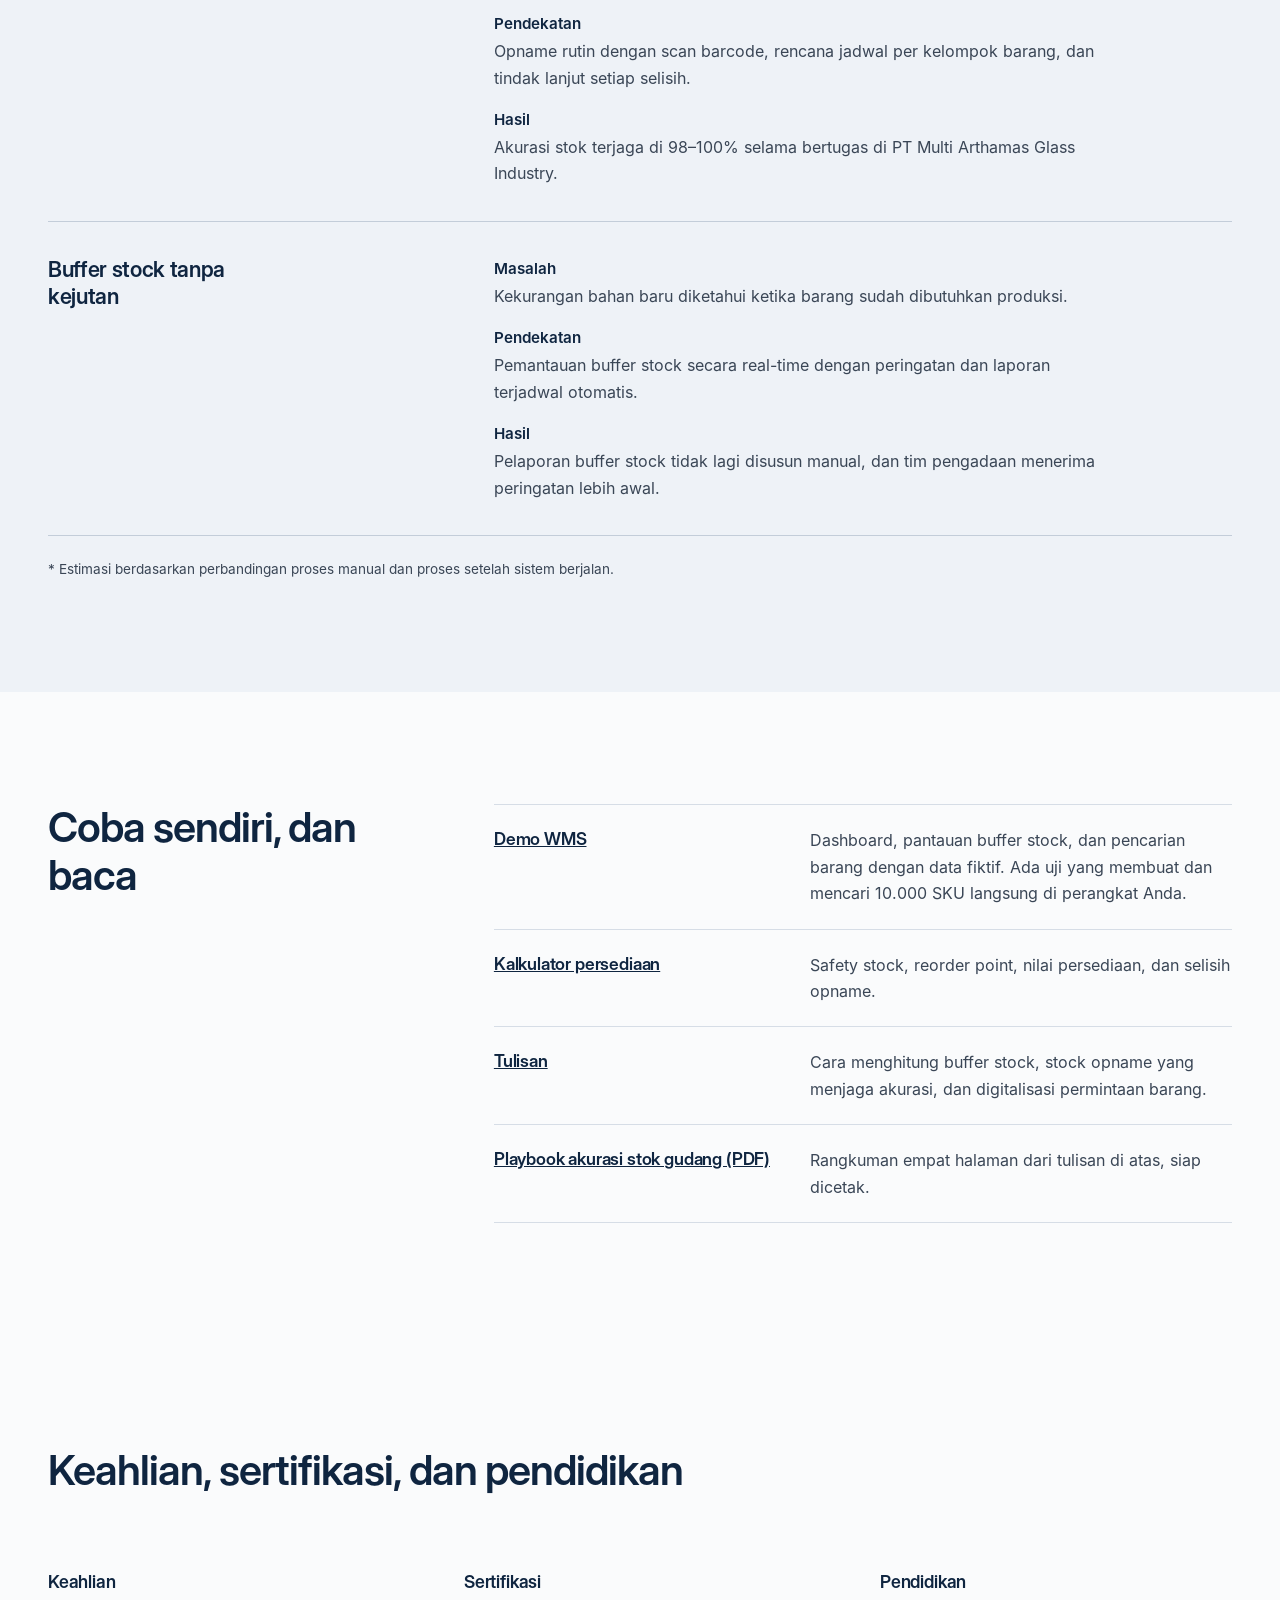
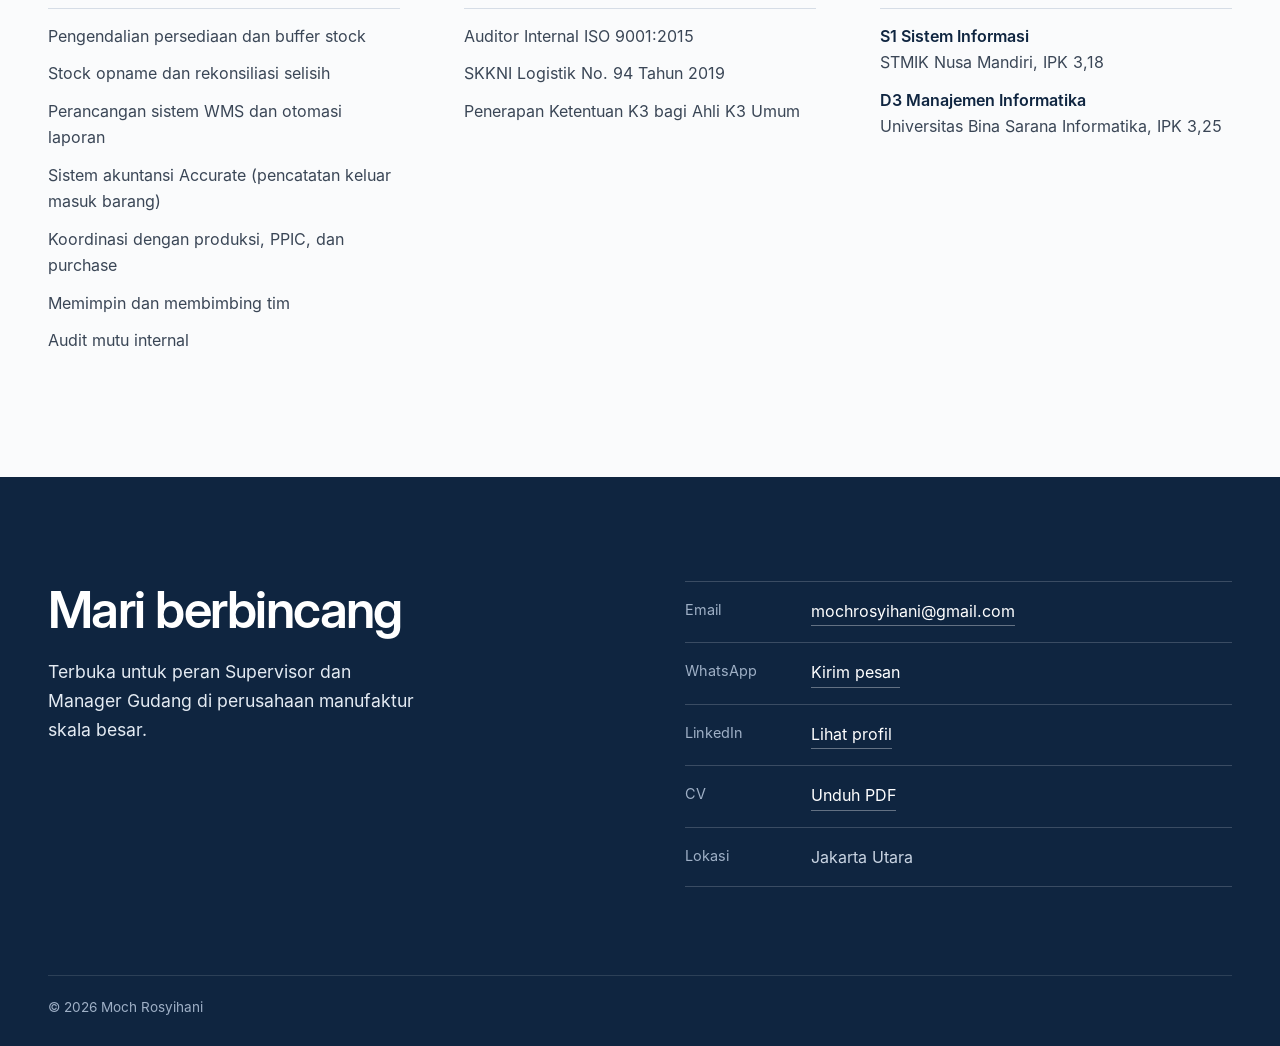
==== commit 45b4ce3f: "Add files via upload" ====
--- a/index.html
+++ b/index.html
@@ -5,7 +5,7 @@
 <meta name="viewport" content="width=device-width, initial-scale=1">
 <title>Moch Rosyihani – Supply Chain &amp; Warehouse Specialist</title>
 <meta name="description" content="Moch Rosyihani, Supply Chain & Warehouse Specialist. Lebih dari 8 tahun di gudang dan logistik manufaktur: akurasi stok 98–100%, perancang sistem WMS, Auditor Internal ISO 9001:2015.">
-<link rel="canonical" href="https://mochrosyihani.github.io/">
+<link rel="canonical" href="https://mochrosyihani.github.io/rosyihani/">
 <meta name="theme-color" content="#0F2540">
 <link rel="icon" href="assets/img/favicon.svg" type="image/svg+xml">
 
@@ -14,8 +14,8 @@
 <meta property="og:site_name" content="Moch Rosyihani">
 <meta property="og:title" content="Moch Rosyihani – Supply Chain & Warehouse Specialist">
 <meta property="og:description" content="Stok yang akurat. Proses yang rapi. Keputusan berbasis data. Lebih dari 8 tahun di gudang dan logistik manufaktur.">
-<meta property="og:url" content="https://mochrosyihani.github.io/">
-<meta property="og:image" content="https://mochrosyihani.github.io/assets/img/og.png">
+<meta property="og:url" content="https://mochrosyihani.github.io/rosyihani/">
+<meta property="og:image" content="https://mochrosyihani.github.io/rosyihani/assets/img/og.png">
 <meta name="twitter:card" content="summary_large_image">
 
 <link rel="preload" href="assets/fonts/interdisplay-600.woff" as="font" type="font/woff" crossorigin>
@@ -27,16 +27,16 @@
   "@type": "ProfilePage",
   "mainEntity": {
     "@type": "Person",
-    "@id": "https://mochrosyihani.github.io/#orang",
+    "@id": "https://mochrosyihani.github.io/rosyihani/#orang",
     "name": "Moch Rosyihani",
     "alternateName": "Iyan",
     "jobTitle": "Supply Chain & Warehouse Specialist",
-    "image": "https://mochrosyihani.github.io/assets/img/moch-rosyihani.jpg",
+    "image": "https://mochrosyihani.github.io/rosyihani/assets/img/moch-rosyihani.jpg",
     "description": "Profesional gudang dan supply chain dengan pengalaman lebih dari 8 tahun di manufaktur. Berfokus pada akurasi stok, perancangan sistem WMS, dan pengendalian persediaan. Auditor Internal ISO 9001:2015.",
-    "url": "https://mochrosyihani.github.io/",
+    "url": "https://mochrosyihani.github.io/rosyihani/",
     "email": "mailto:mochrosyihani@gmail.com",
     "address": { "@type": "PostalAddress", "addressLocality": "Jakarta Utara", "addressCountry": "ID" },
-    "knowsAbout": ["Pengendalian persediaan", "Manajemen gudang", "Warehouse Management System", "Stock opname", "Buffer stock", "ISO 9001:2015", "Supply chain", "Logistik manufaktur"],
+    "knowsAbout": ["Pengendalian persediaan", "Manajemen gudang", "Warehouse Management System", "Stock opname", "Buffer stock", "Accurate (sistem akuntansi)", "Forecast kebutuhan material", "ISO 9001:2015", "Supply chain", "Logistik manufaktur"],
     "knowsLanguage": "id",
     "hasCredential": [
       { "@type": "EducationalOccupationalCredential", "name": "Auditor Internal ISO 9001:2015" },
@@ -128,7 +128,13 @@
         <div>
           <h3>Staff Warehouse</h3>
           <p class="instansi">PT Sarana Catur Tirta Kelola</p>
-          <p>Mengelola operasional gudang, memimpin 2 orang anggota tim, dan mengembangkan sistem pencatatan serta pelaporan gudang.</p>
+          <ul>
+            <li>Menyusun perkiraan (forecast) kebutuhan material untuk proyek sambungan langsung pipa.</li>
+            <li>Merencanakan stok material yang sering dipakai untuk perbaikan kebocoran pipa, agar penanganan tidak tertunda karena barang habis.</li>
+            <li>Mengontrol keluar masuk barang gudang dan mencatat transaksinya di sistem Accurate.</li>
+            <li>Menjalankan stock opname.</li>
+            <li>Memimpin 2 orang anggota tim dan mengembangkan sistem pencatatan serta pelaporan gudang.</li>
+          </ul>
         </div>
       </li>
       <li>
@@ -163,7 +169,11 @@
         <div>
           <h3>Staff Desain</h3>
           <p class="instansi">Fuji Film Digital Image (FDI), Tangerang</p>
-          <p>Mulai sebagai operator produksi percetakan, lalu menjadi desainer grafis dan leader produksi.</p>
+          <ul>
+            <li>Mengoperasikan mesin cetak digital pada tahun pertama dan menjaga kualitas hasil cetak.</li>
+            <li>Membuat desain grafis dan menyiapkan berkas cetak sesuai kebutuhan produksi.</li>
+            <li>Memimpin 3 orang operator produksi dan mengatur jadwal pengerjaan agar pesanan selesai tepat waktu.</li>
+          </ul>
         </div>
       </li>
     </ol>
@@ -263,6 +273,7 @@
         <li>Pengendalian persediaan dan buffer stock</li>
         <li>Stock opname dan rekonsiliasi selisih</li>
         <li>Perancangan sistem WMS dan otomasi laporan</li>
+        <li>Sistem akuntansi Accurate (pencatatan keluar masuk barang)</li>
         <li>Koordinasi dengan produksi, PPIC, dan purchase</li>
         <li>Memimpin dan membimbing tim</li>
         <li>Audit mutu internal</li>
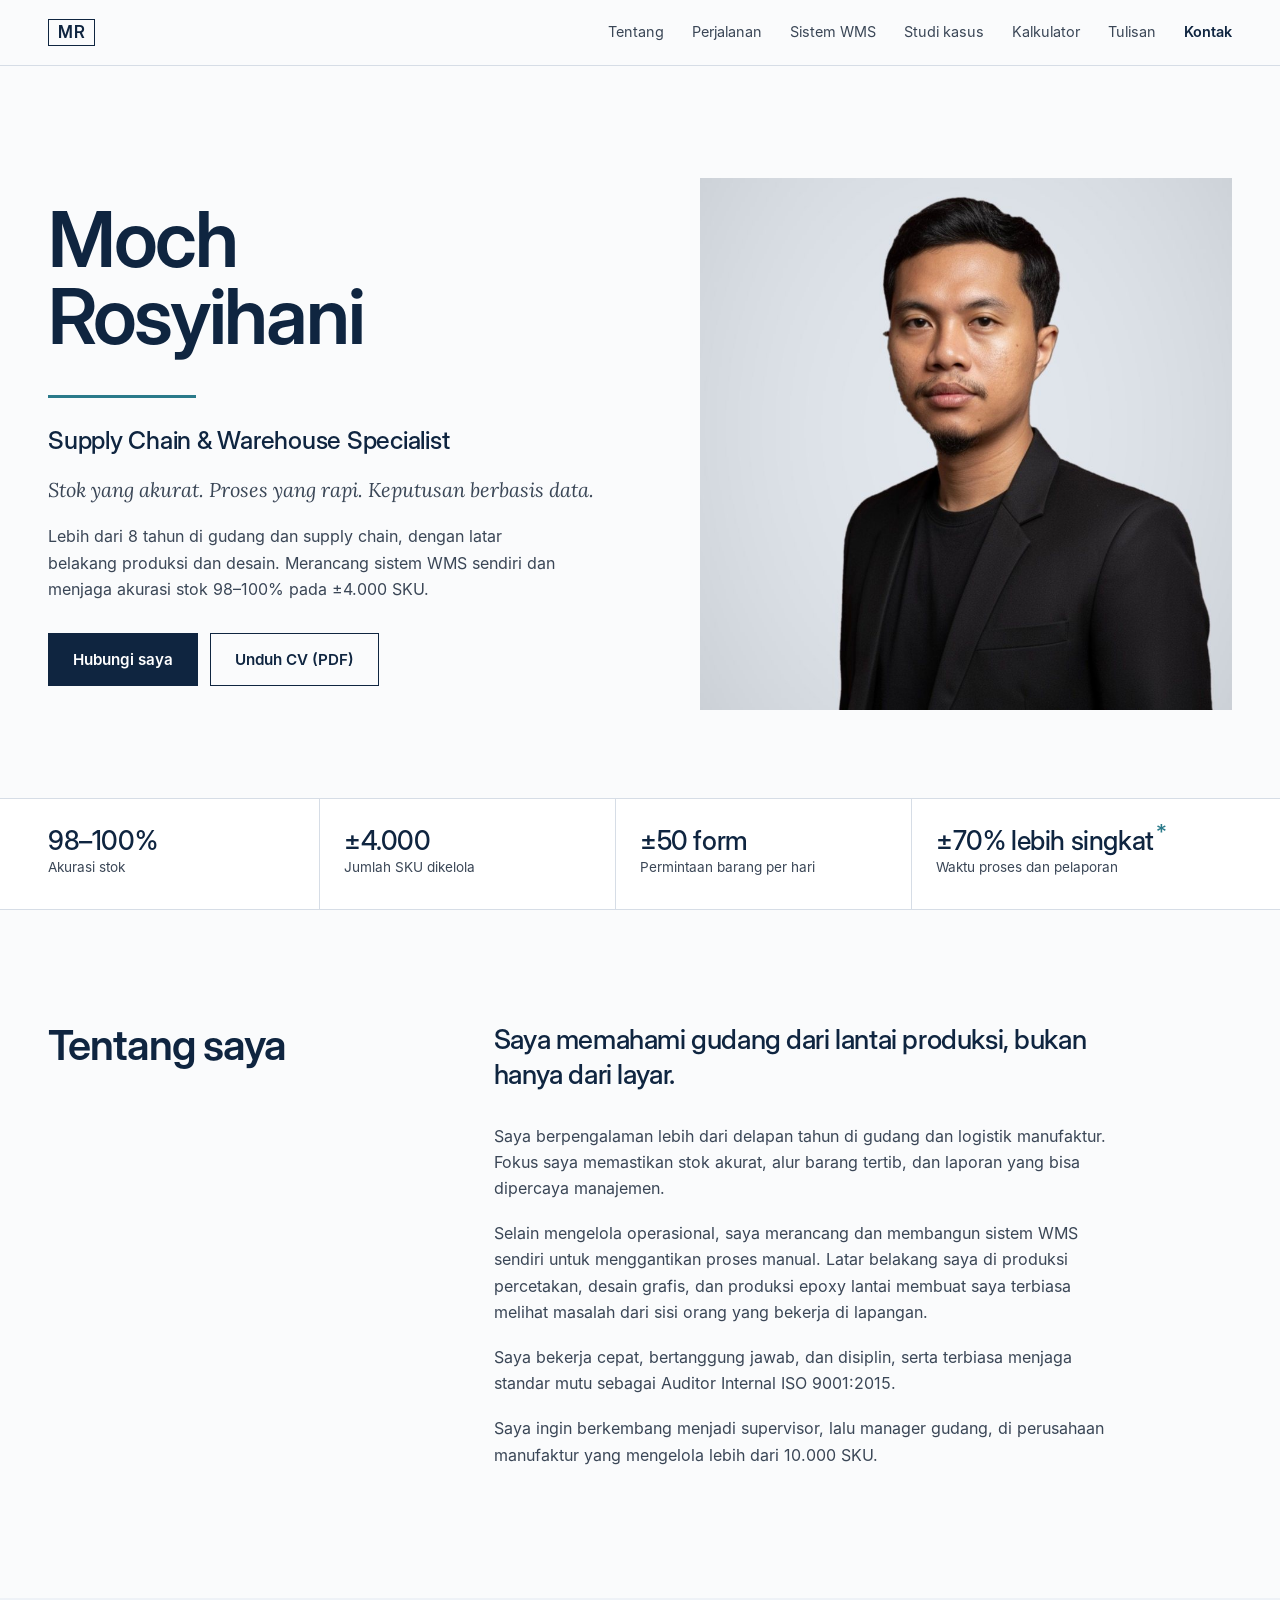
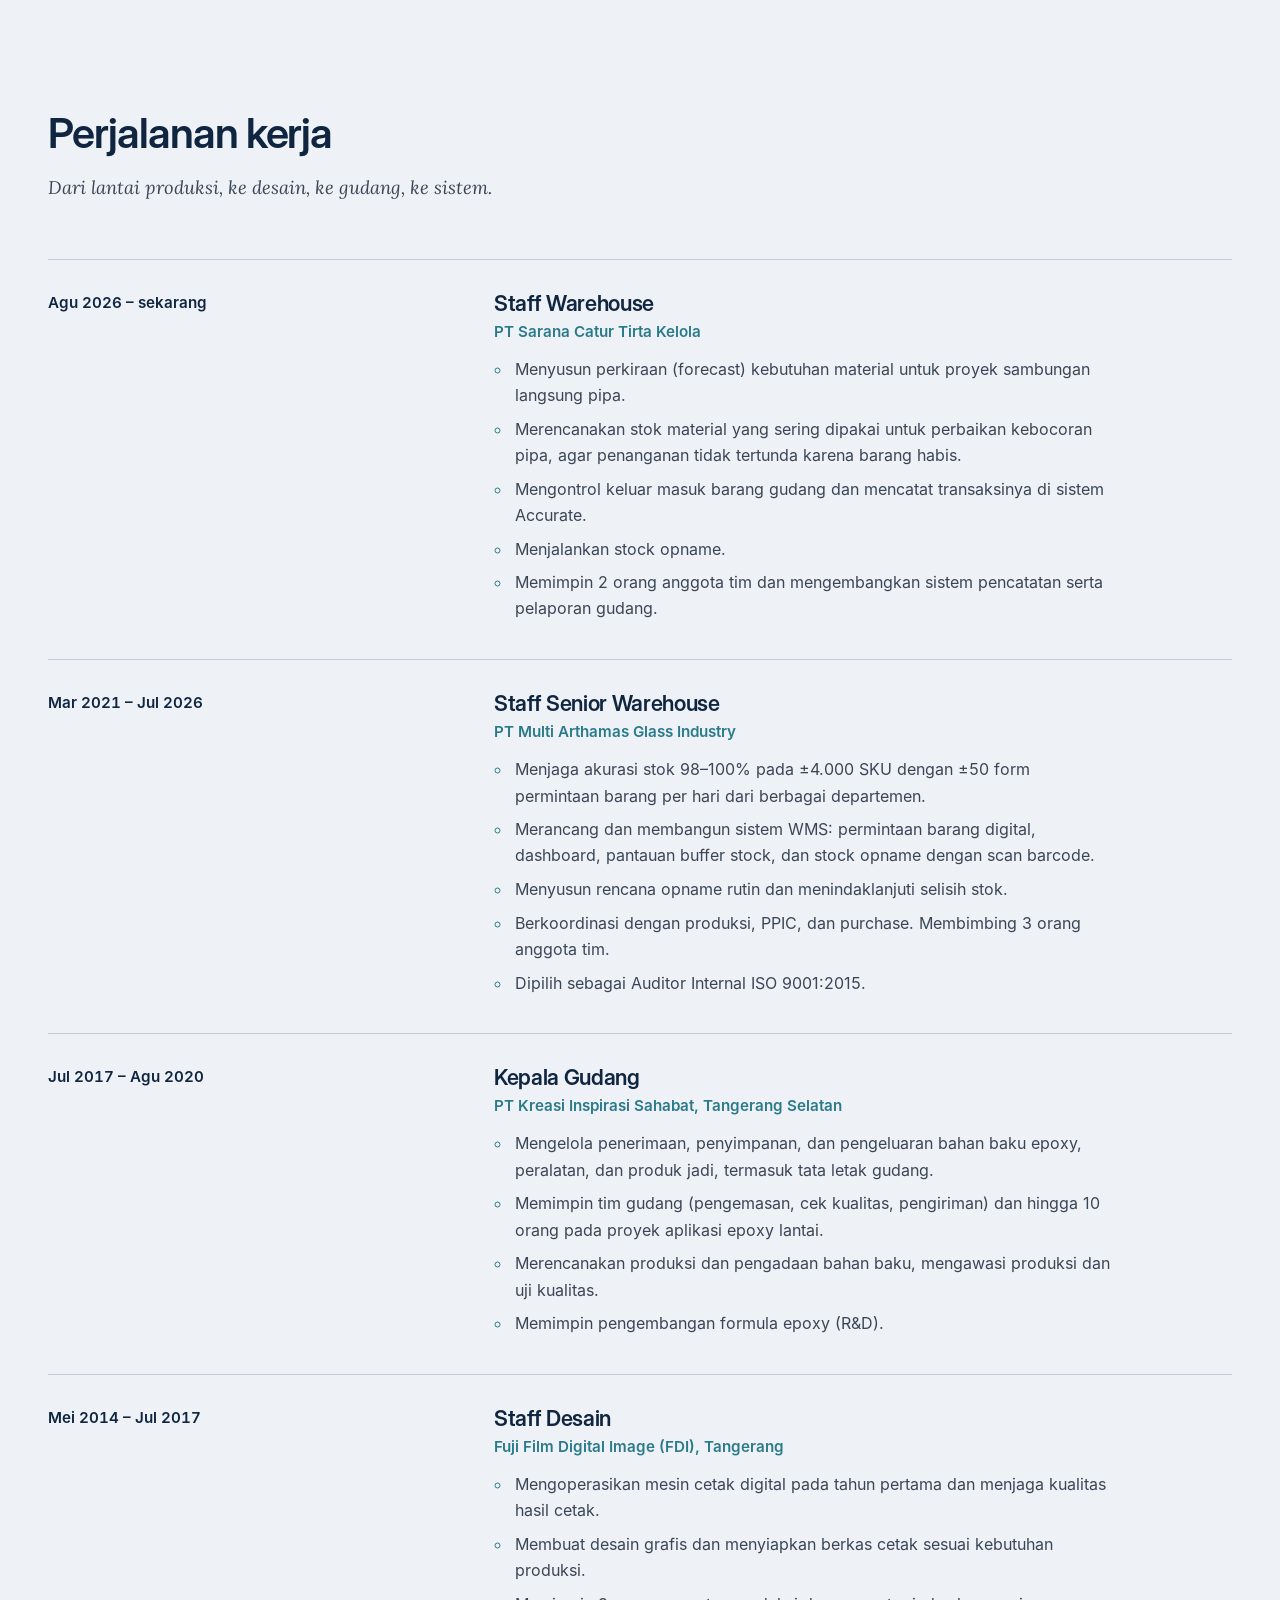
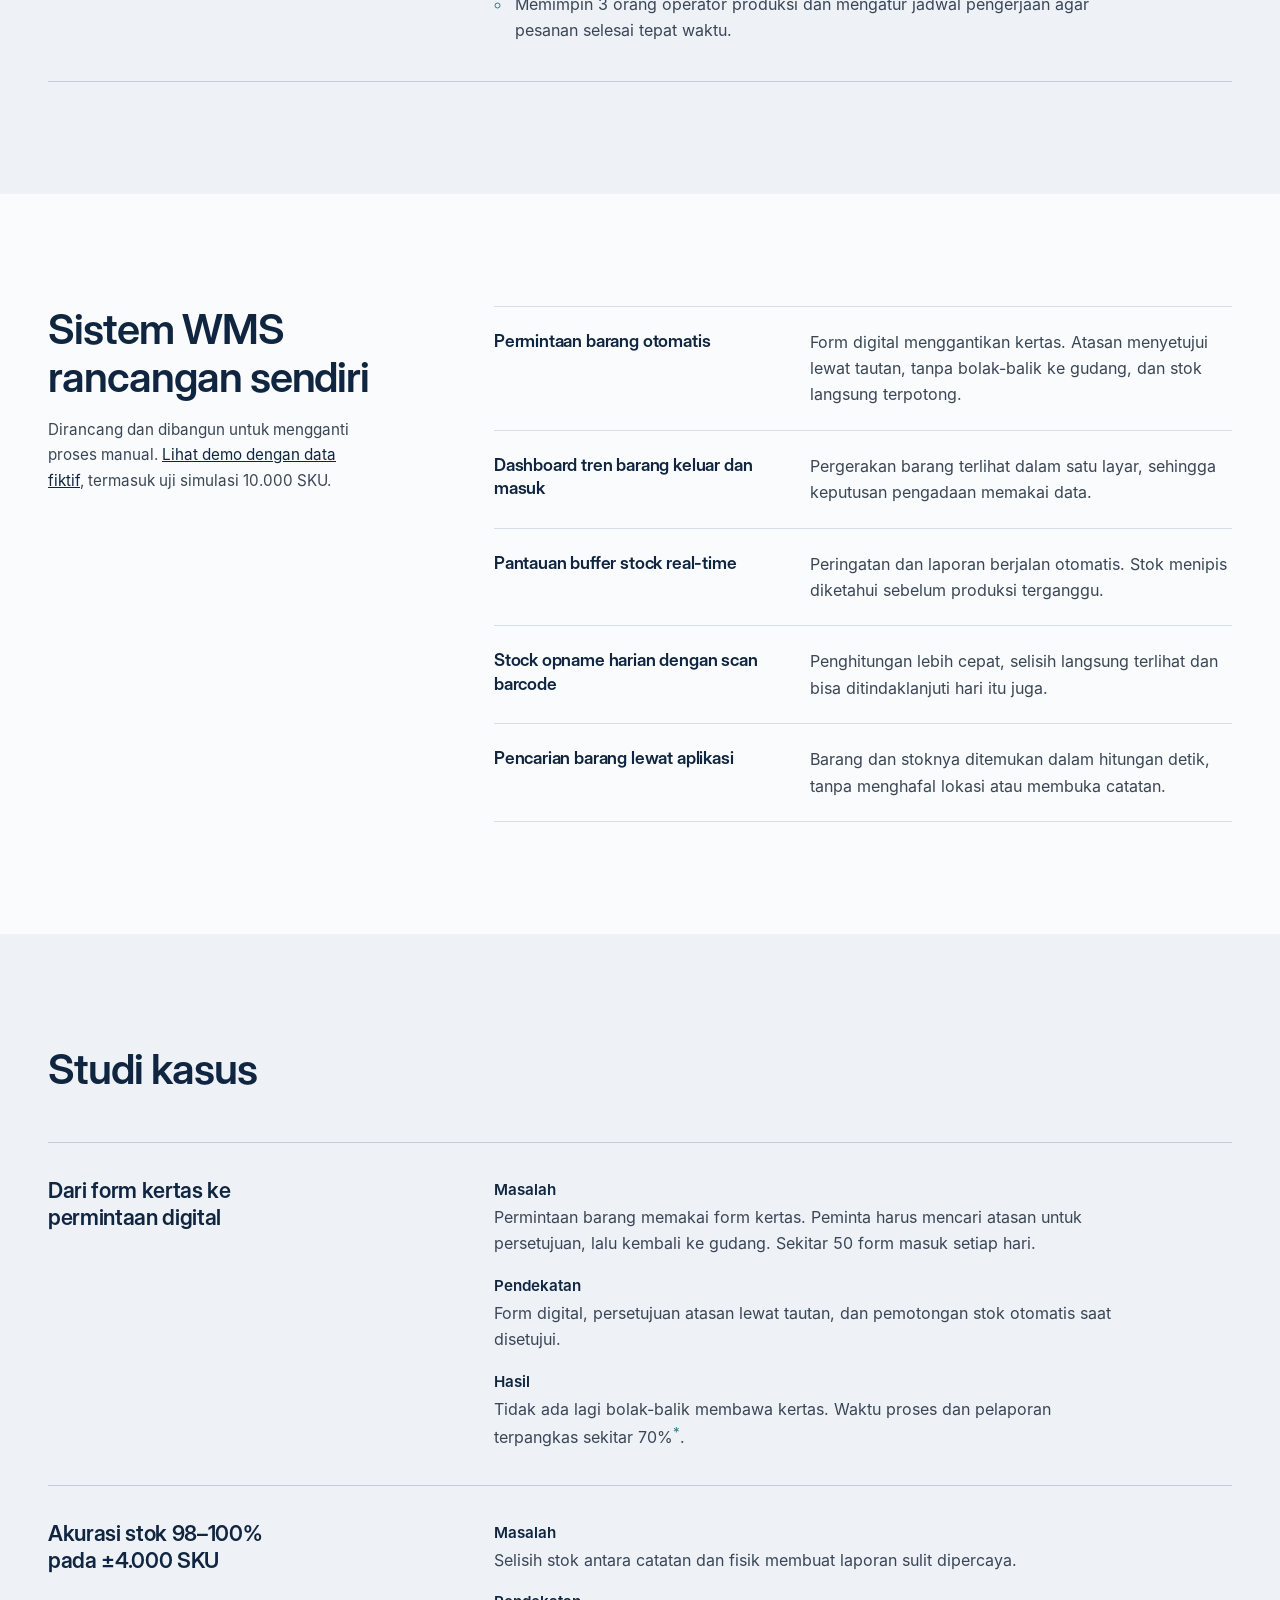
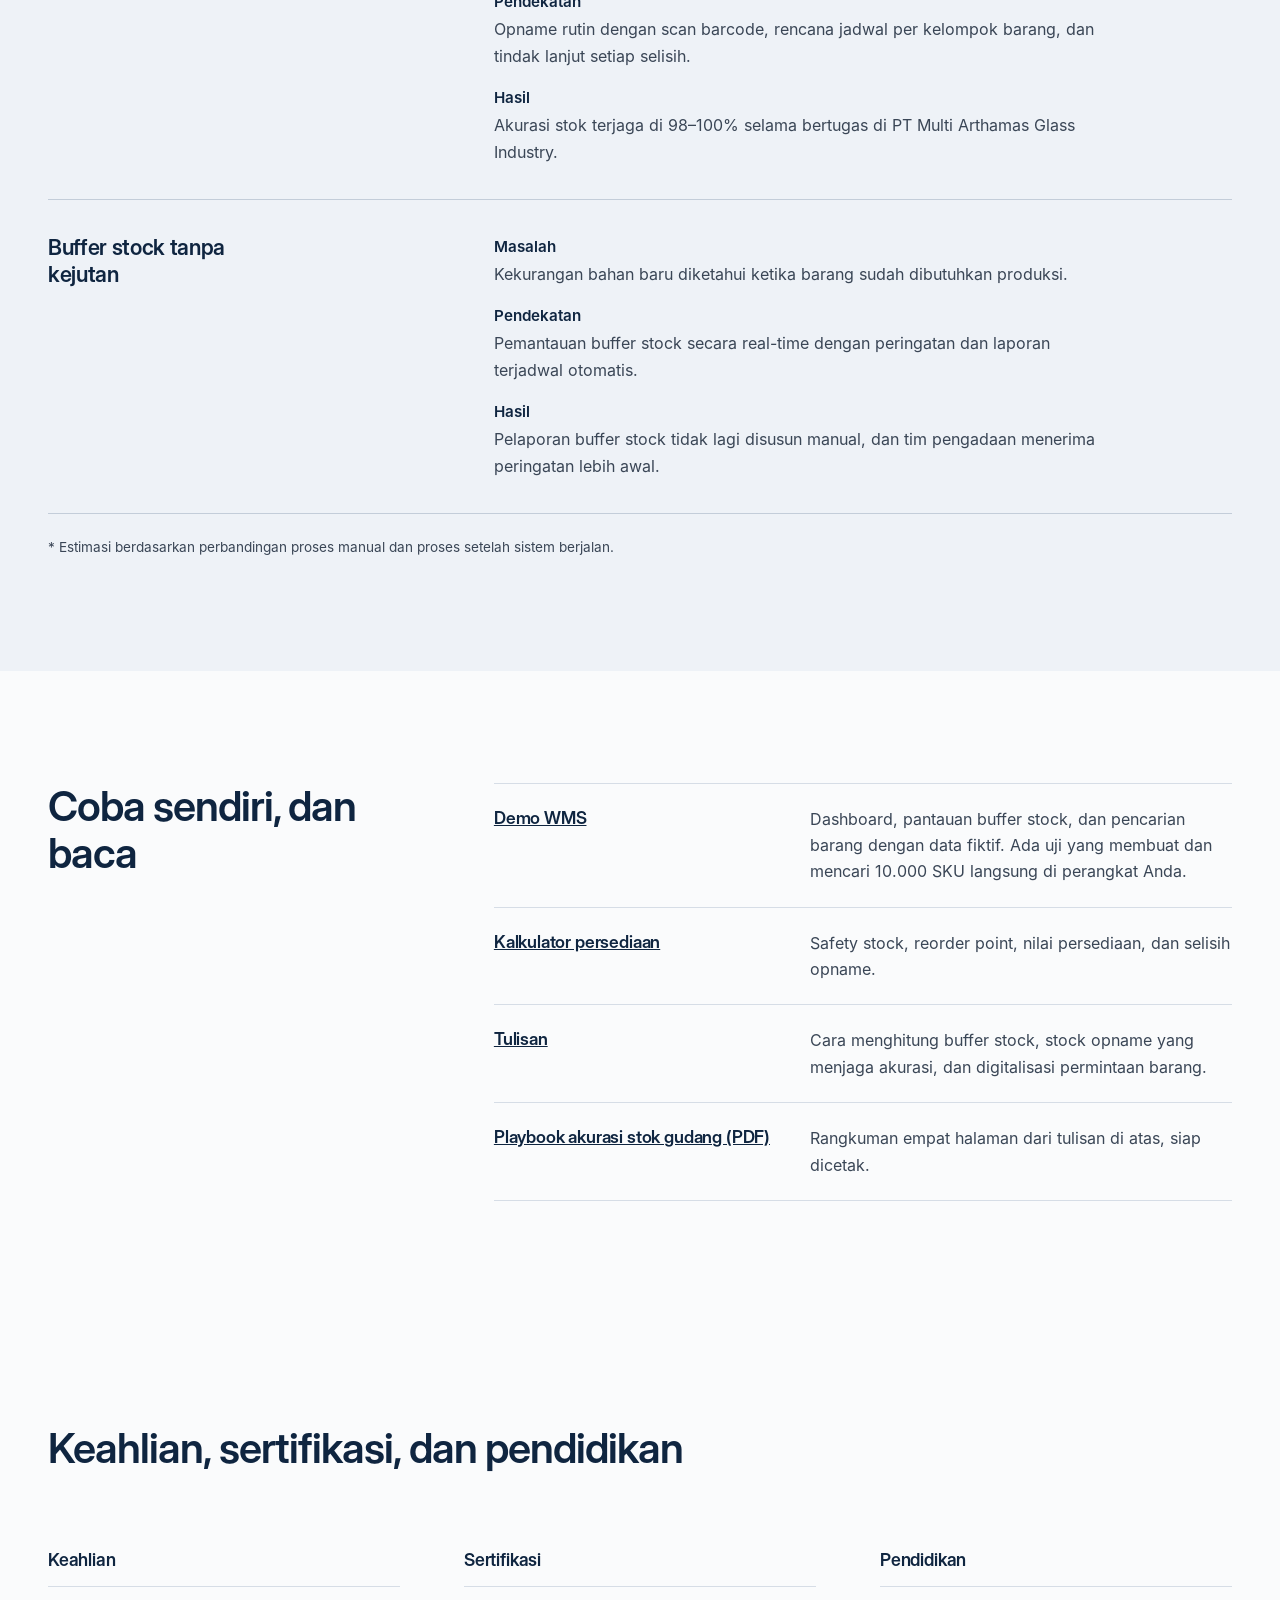
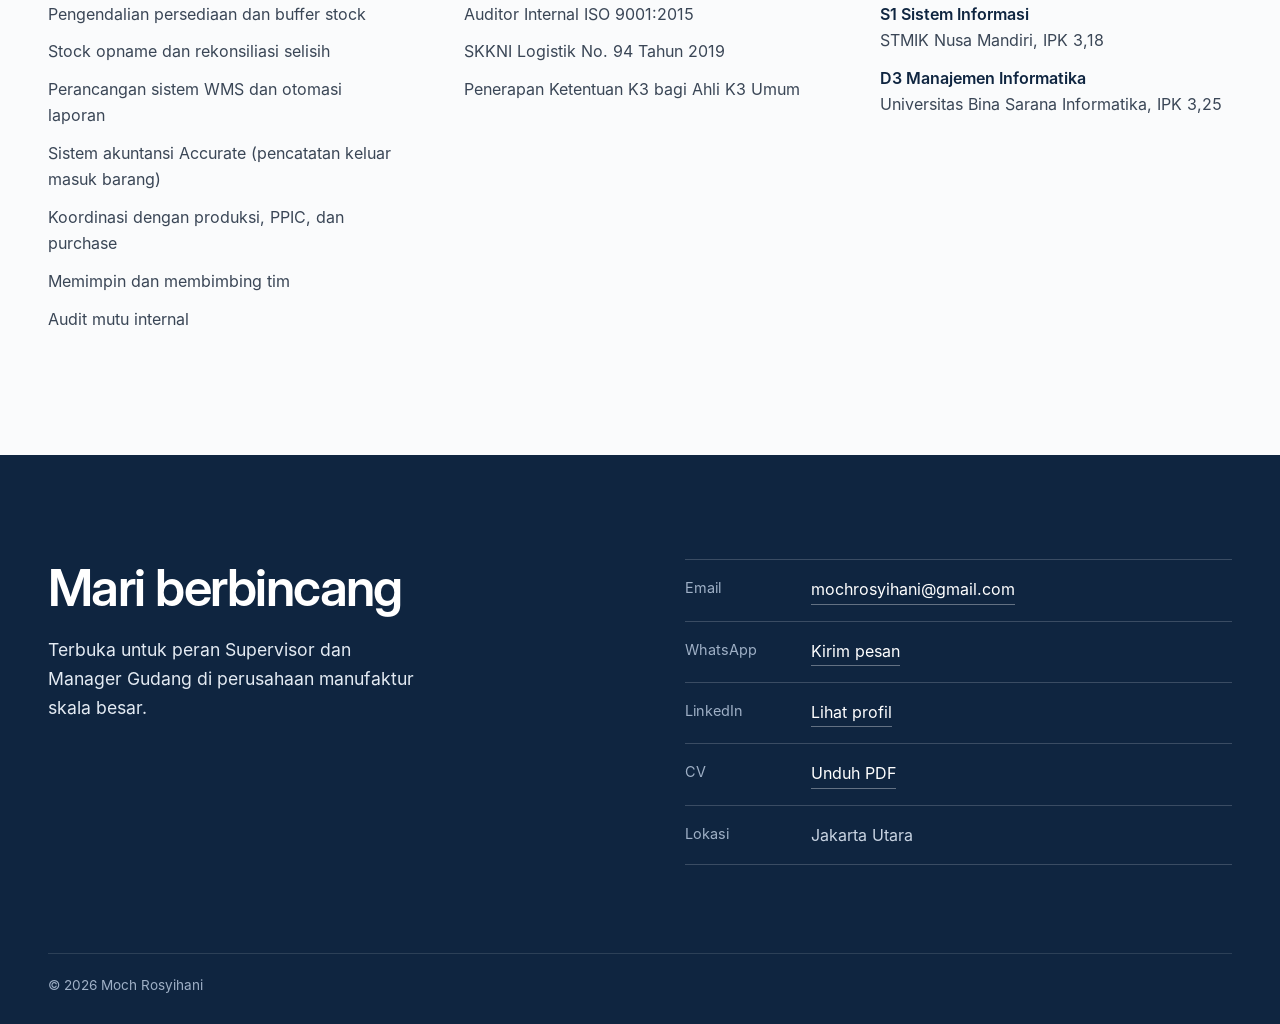
==== commit c9e205cc: "Add files via upload" ====
--- a/index.html
+++ b/index.html
@@ -8,6 +8,8 @@
 <link rel="canonical" href="https://mochrosyihani.github.io/rosyihani/">
 <meta name="theme-color" content="#0F2540">
 <link rel="icon" href="assets/img/favicon.svg" type="image/svg+xml">
+<link rel="icon" href="assets/img/favicon-32.png" sizes="32x32" type="image/png">
+<link rel="apple-touch-icon" href="assets/img/apple-touch-icon.png">
 
 <meta property="og:type" content="profile">
 <meta property="og:locale" content="id_ID">
--- a/assets/css/style.css
+++ b/assets/css/style.css
@@ -43,7 +43,7 @@
 /* Hero */
 .hero{padding:clamp(48px,9vw,112px) 0 clamp(40px,7vw,88px)}
 .hero-grid{display:grid;grid-template-columns:minmax(0,1.05fr) minmax(0,.95fr);gap:clamp(32px,5vw,72px);align-items:center}
-.nama{font-size:clamp(3rem,9.2vw,7.6rem);line-height:.95;letter-spacing:-.035em;font-weight:600}
+.nama{font-size:clamp(2.6rem,6vw,5.2rem);line-height:1;letter-spacing:-.03em;font-weight:600}
 .nama span{display:block}
 .garis-hero{height:3px;width:clamp(72px,12vw,148px);background:var(--teal);margin:clamp(24px,3.5vw,40px) 0 22px;transform-origin:left;animation:tarik .9s .15s cubic-bezier(.2,.7,.2,1) both}
 @keyframes tarik{from{transform:scaleX(0)}to{transform:scaleX(1)}}
@@ -142,8 +142,8 @@
 /* Responsif */
 @media (max-width:860px){
   .hero-grid{grid-template-columns:1fr;align-items:start}
-  .foto{order:-1;max-width:190px}
-  .nama{font-size:clamp(2.8rem,14vw,4.6rem)}
+  .foto{order:-1;max-width:190px;justify-self:start}
+  .nama{font-size:clamp(2.4rem,11vw,3.6rem)}
   .fakta dl{grid-template-columns:1fr 1fr}
   .fakta dl>div{border-right:0;margin-right:0;padding:20px 12px 20px 0;border-bottom:1px solid var(--garis)}
   .fakta dl>div:nth-last-child(-n+2){border-bottom:0}
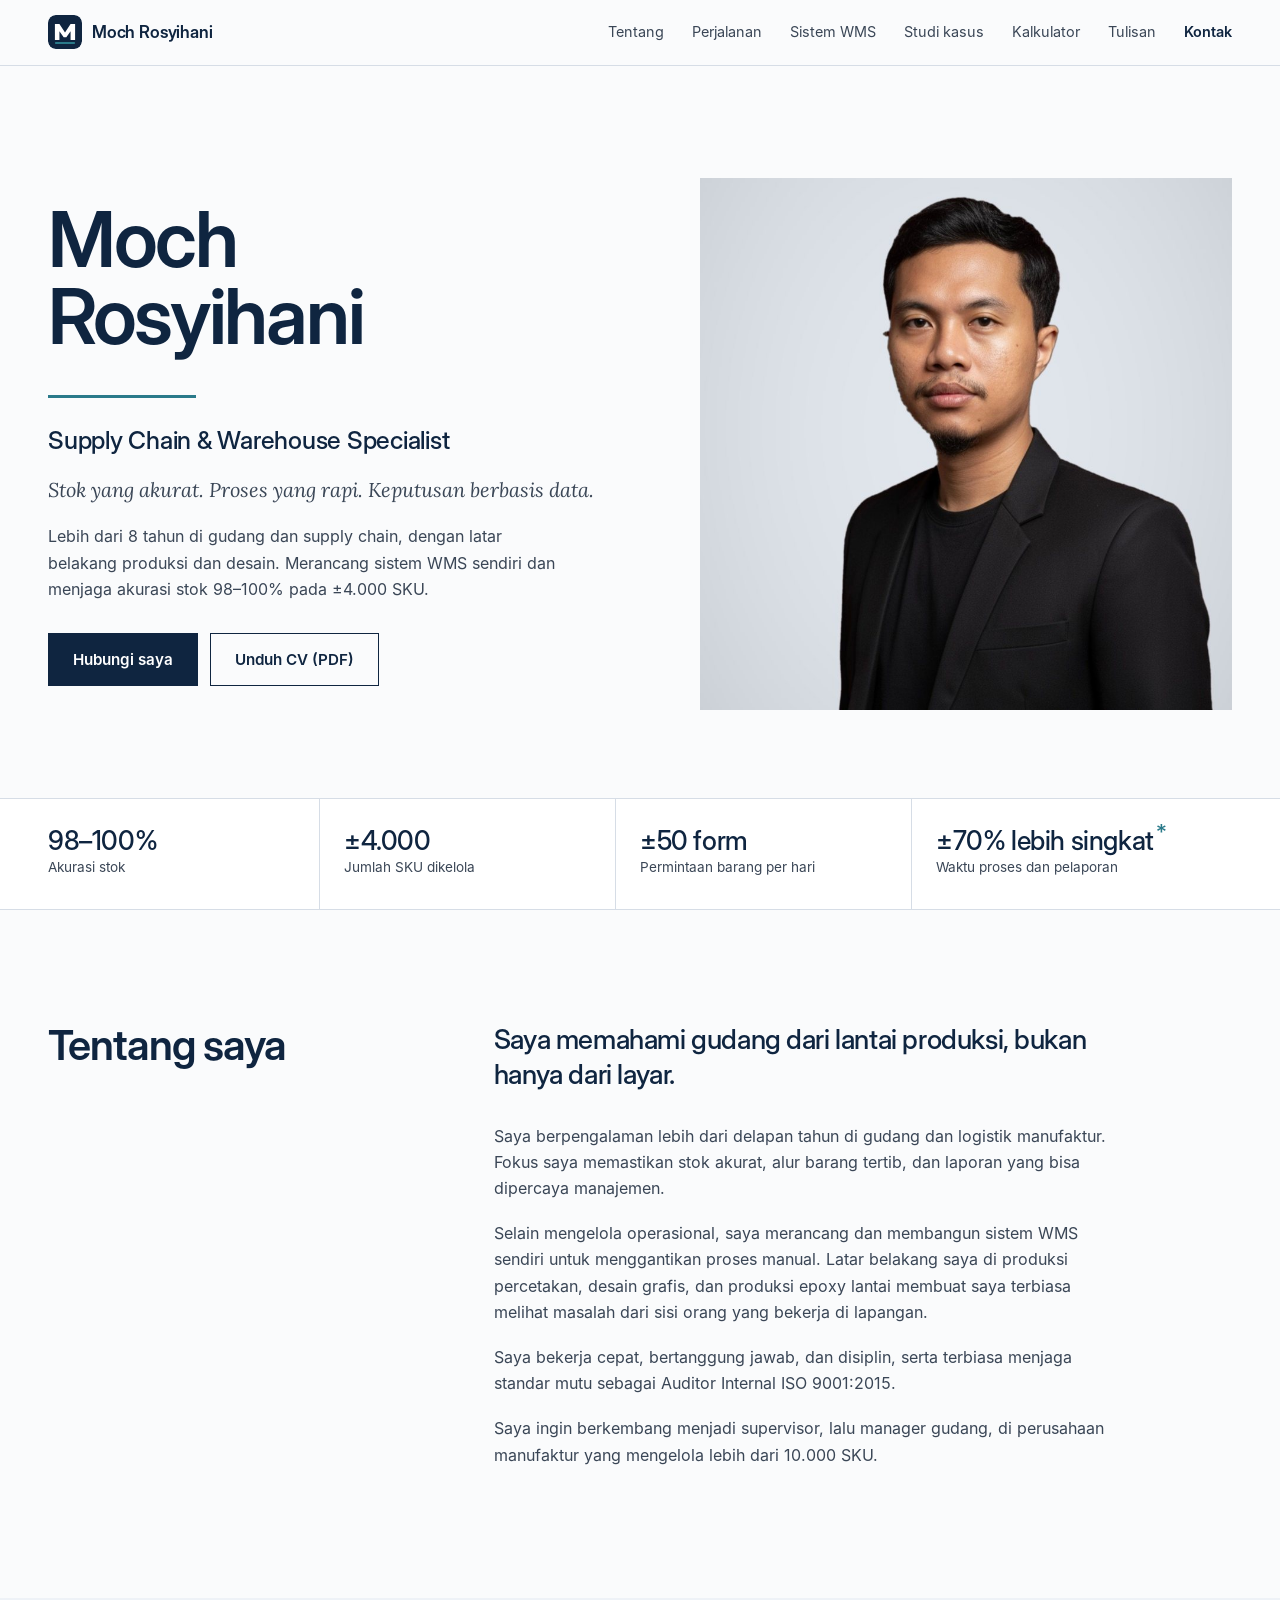
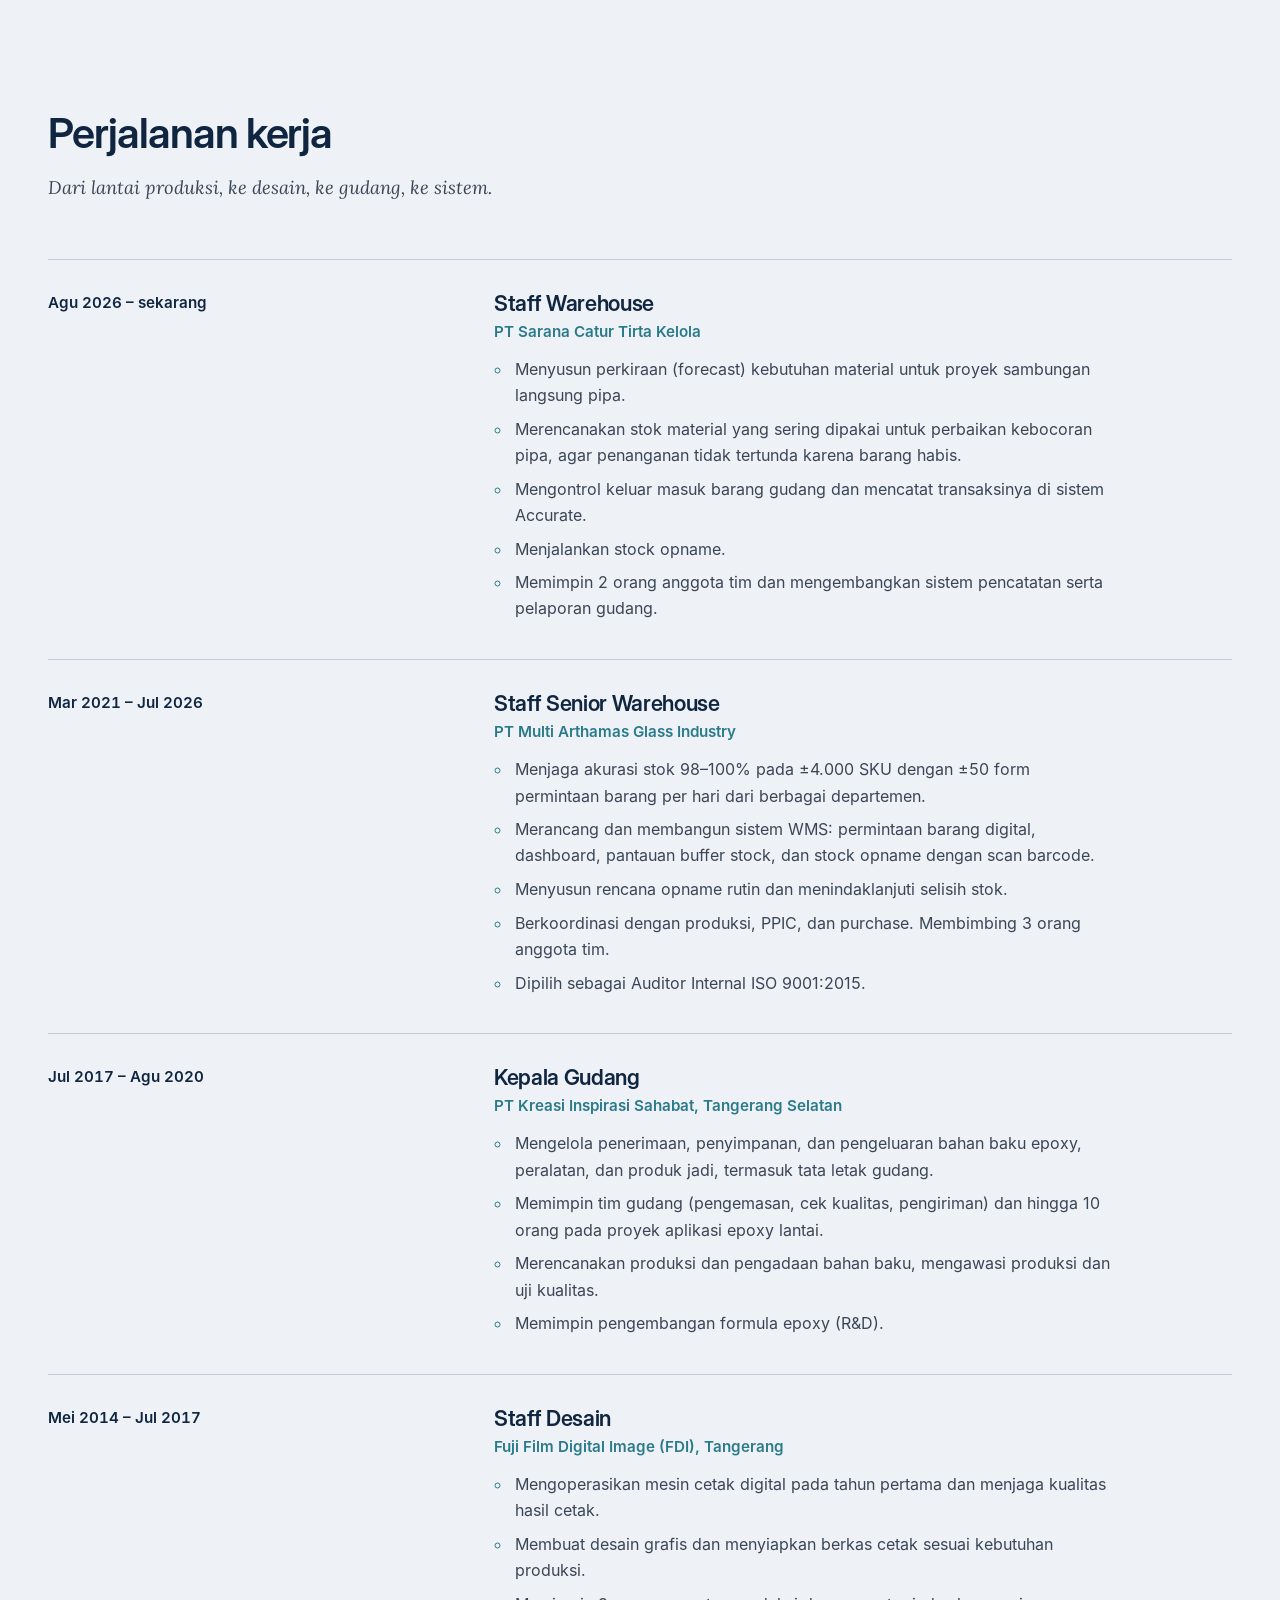
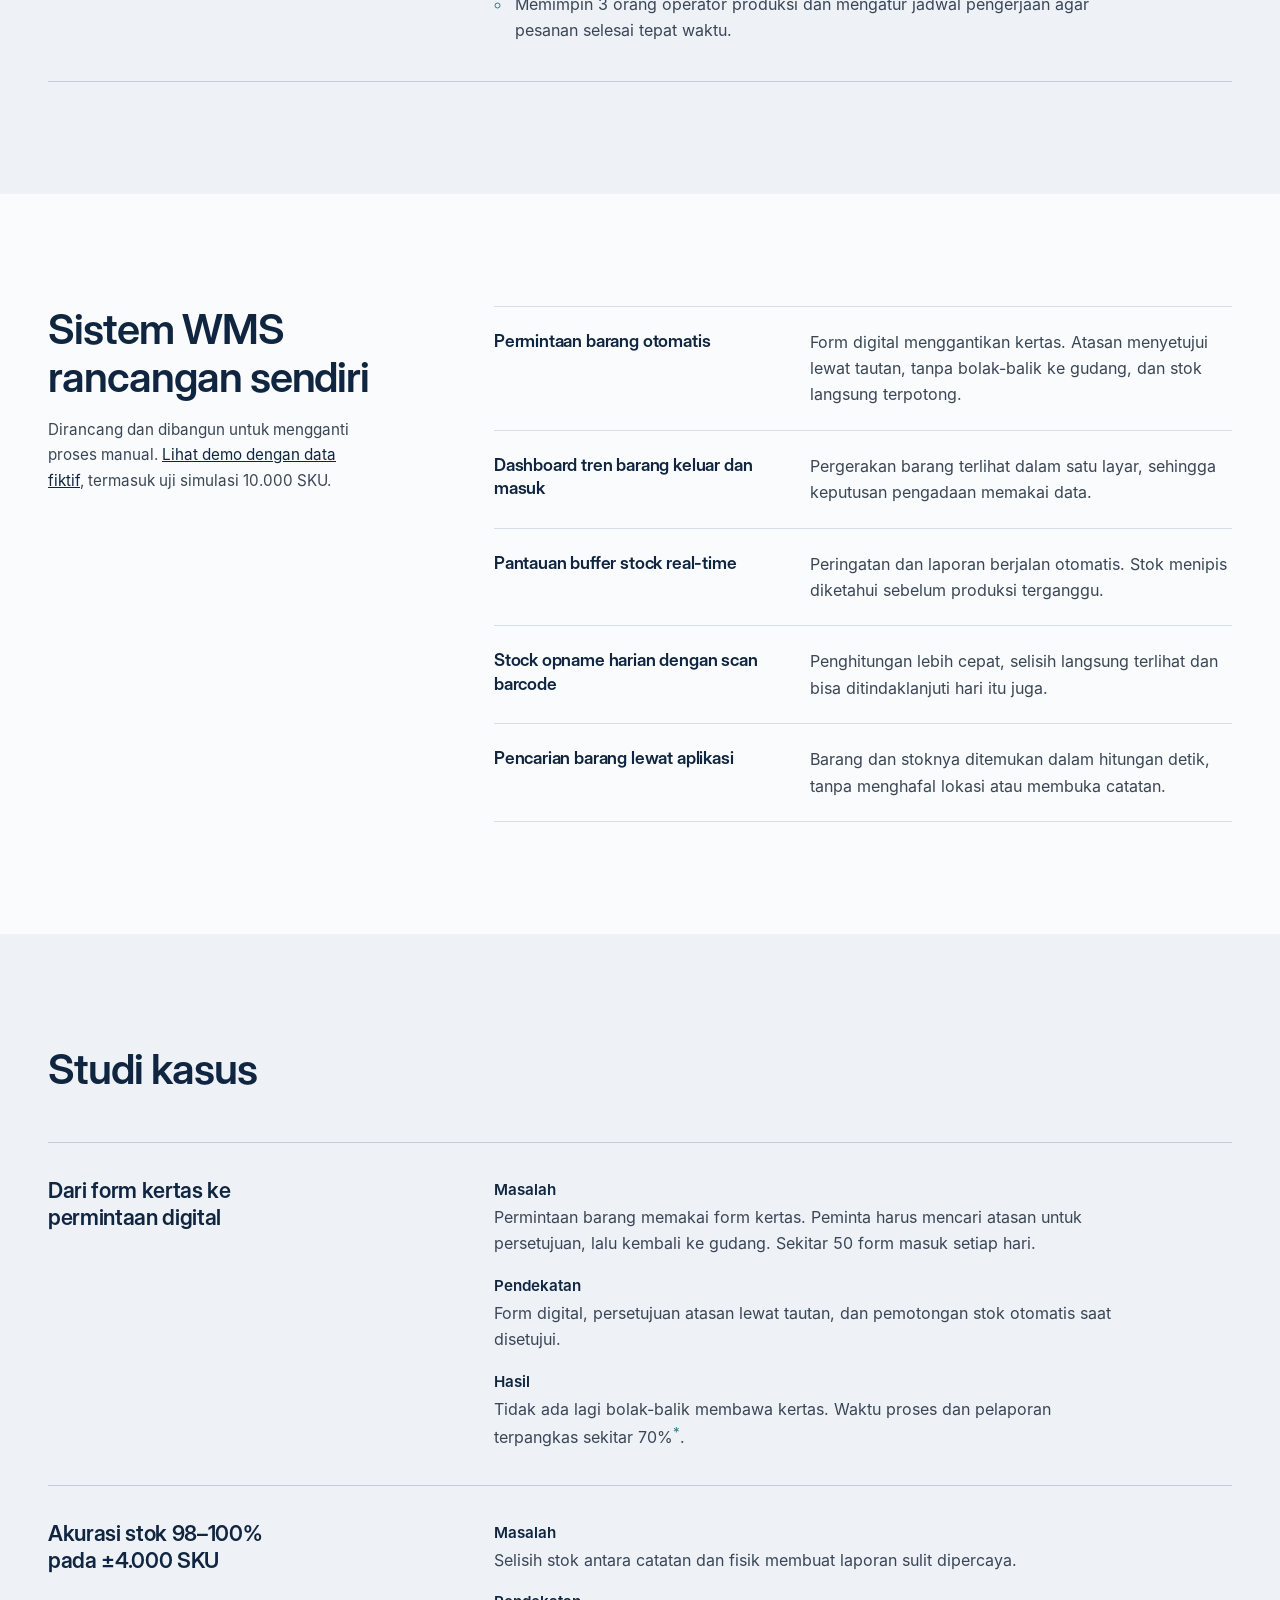
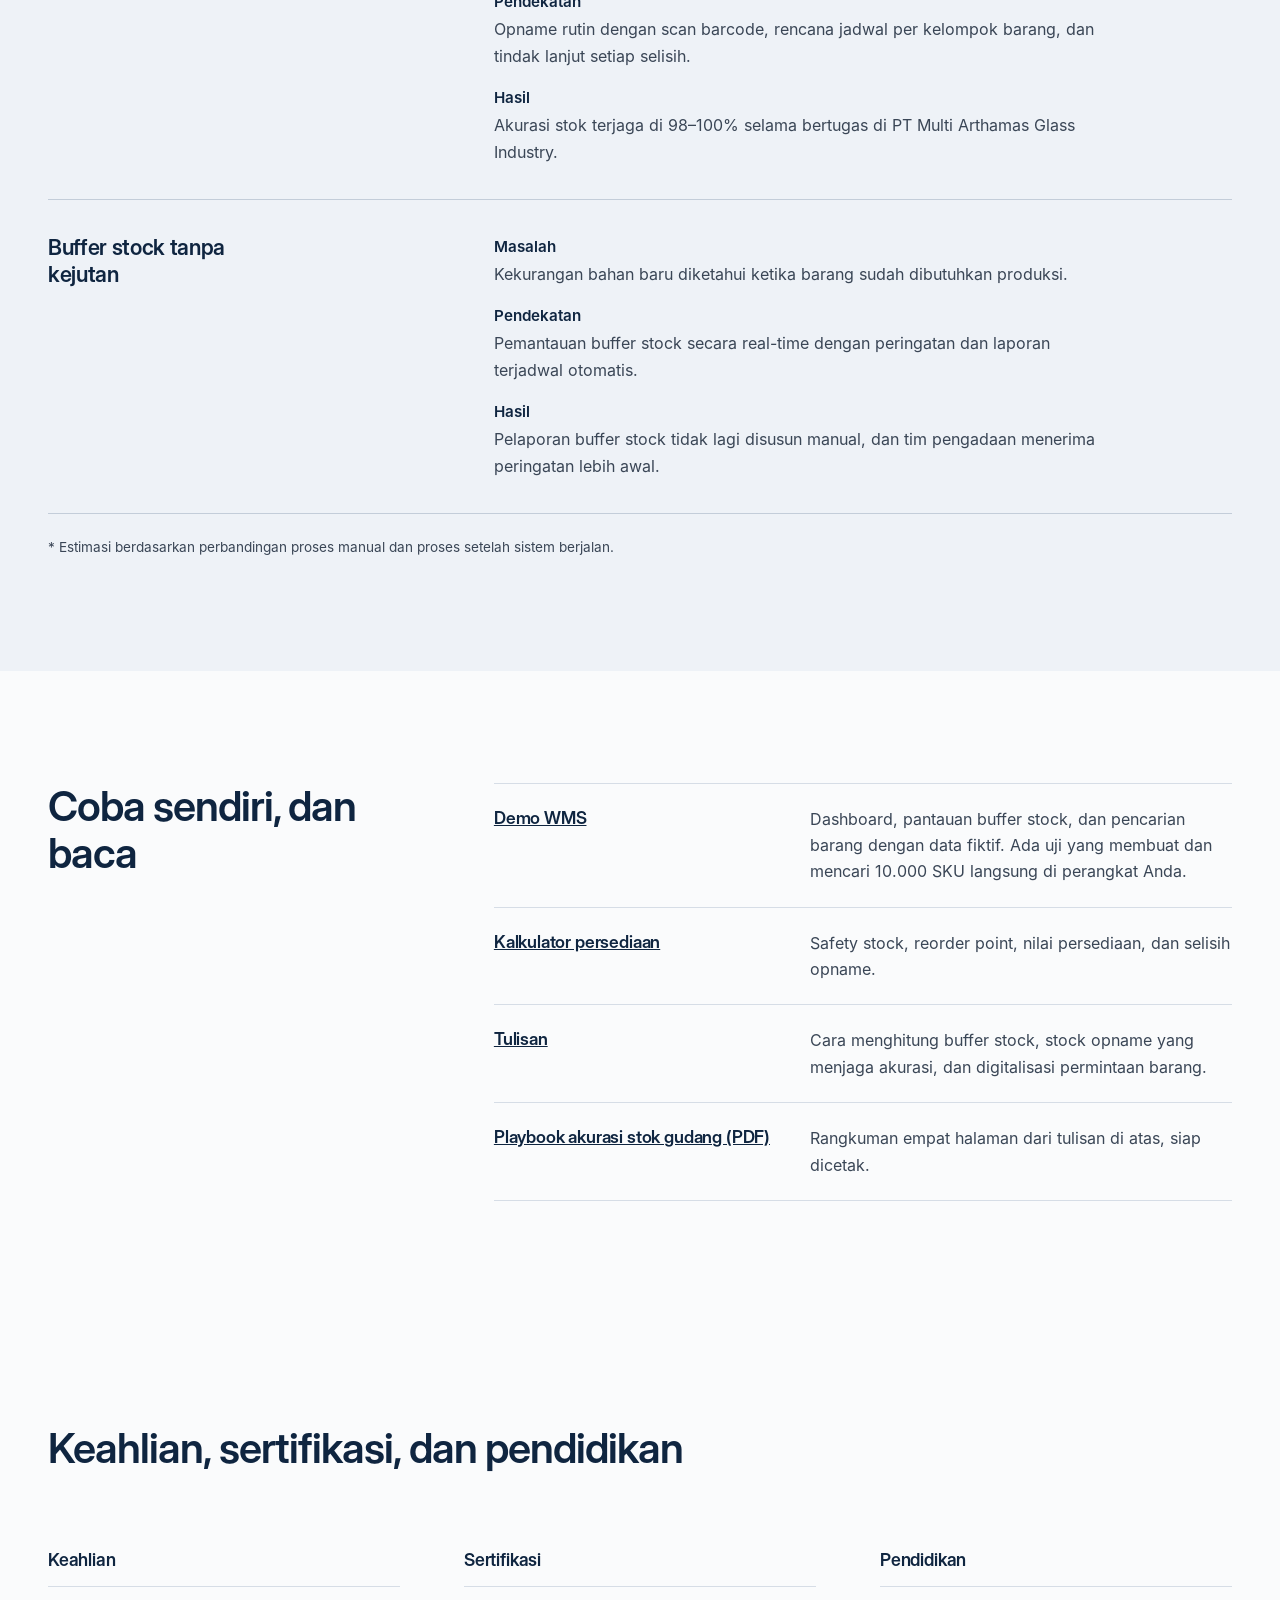
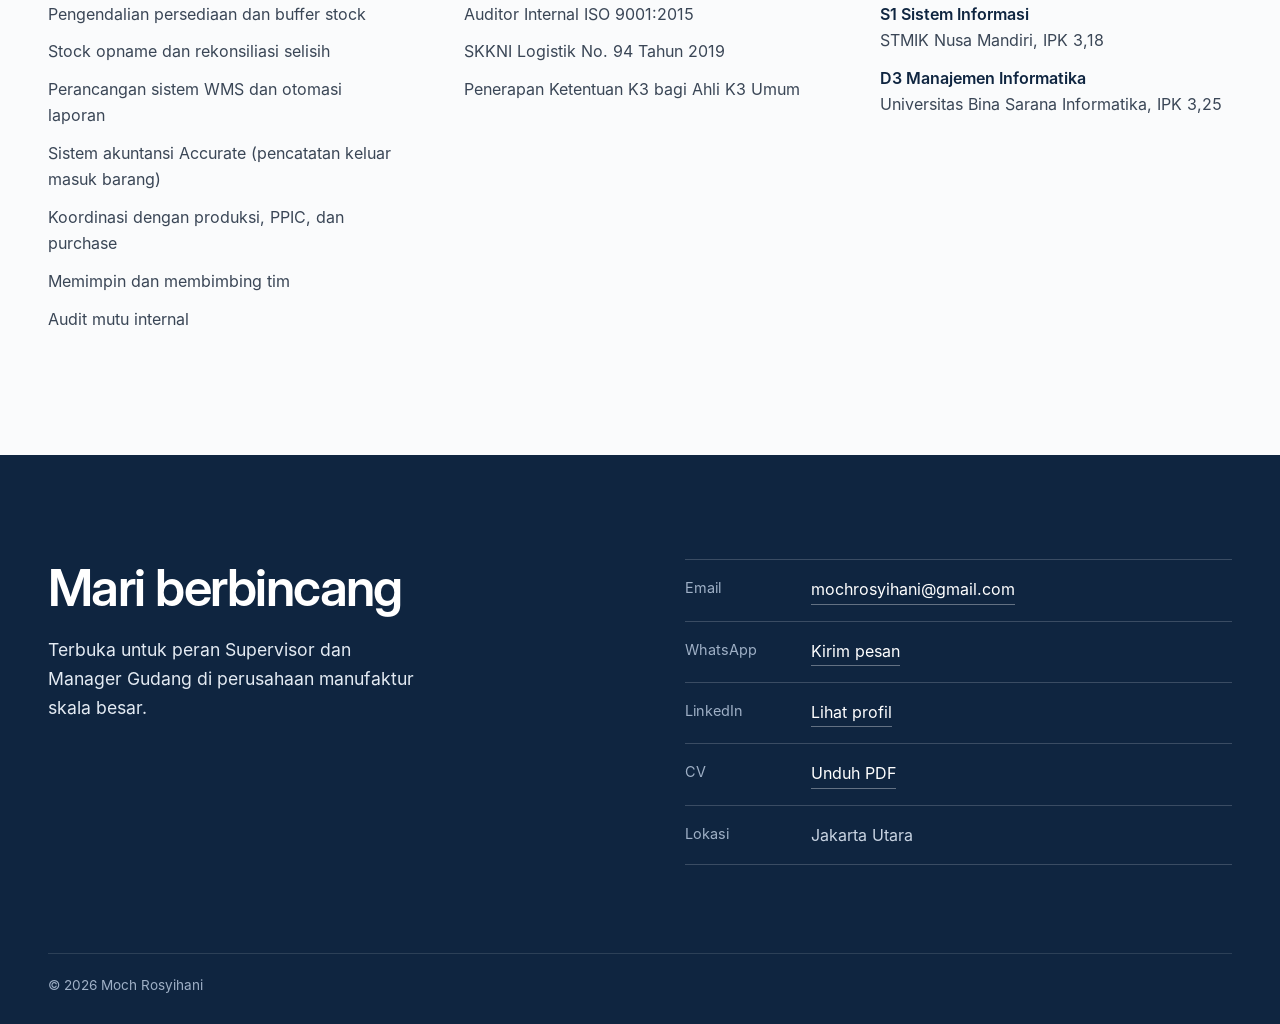
==== commit 8b7bb746: "Add files via upload" ====
--- a/index.html
+++ b/index.html
@@ -58,7 +58,7 @@
 <a class="lewati" href="#isi">Lewati ke isi</a>
 
 <header class="bar" id="atas">
-  <a class="monogram" href="#atas" aria-label="Moch Rosyihani, ke atas">MR</a>
+  <a class="monogram" href="#atas" aria-label="Moch Rosyihani, ke atas"><img src="assets/img/favicon.svg" width="34" height="34" alt=""><span>Moch Rosyihani</span></a>
   <button class="menu-tombol" type="button" aria-expanded="false" aria-controls="menu">Menu</button>
   <nav id="menu" class="menu" aria-label="Navigasi utama">
     <a href="#tentang">Tentang</a>
--- a/assets/css/style.css
+++ b/assets/css/style.css
@@ -33,7 +33,8 @@
 
 /* Bar atas */
 .bar{position:sticky;top:0;z-index:50;display:flex;align-items:center;justify-content:space-between;padding:14px max(var(--gutter),calc((100vw - var(--lebar))/2));background:rgba(250,251,252,.94);backdrop-filter:blur(6px);border-bottom:1px solid var(--garis)}
-.monogram{font-family:var(--tampil);font-weight:600;font-size:1.05rem;letter-spacing:.04em;text-decoration:none;color:var(--navy);border:1.5px solid var(--navy);padding:4px 9px;line-height:1}
+.monogram{display:inline-flex;align-items:center;gap:10px;font-family:var(--tampil);font-weight:600;font-size:1.05rem;letter-spacing:-.01em;text-decoration:none;color:var(--navy);line-height:1}
+.monogram img{display:block;border-radius:8px}
 .menu{display:flex;gap:28px;align-items:center}
 .menu a{font-size:.9rem;text-decoration:none;color:var(--teks);padding:6px 0;border-bottom:1.5px solid transparent}
 .menu a:hover{color:var(--navy);border-bottom-color:var(--teal)}
@@ -164,3 +165,9 @@
   .garis-hero{animation:none}
 }
 @media print{.bar,.aksi{display:none}}
+
+/* Area sentuh nyaman di HP */
+@media (max-width:860px){
+  .fitur dt a,.kontak-daftar a{display:inline-block;padding:11px 0;min-height:44px;box-sizing:border-box}
+  .kontak-daftar li{margin:0}
+}
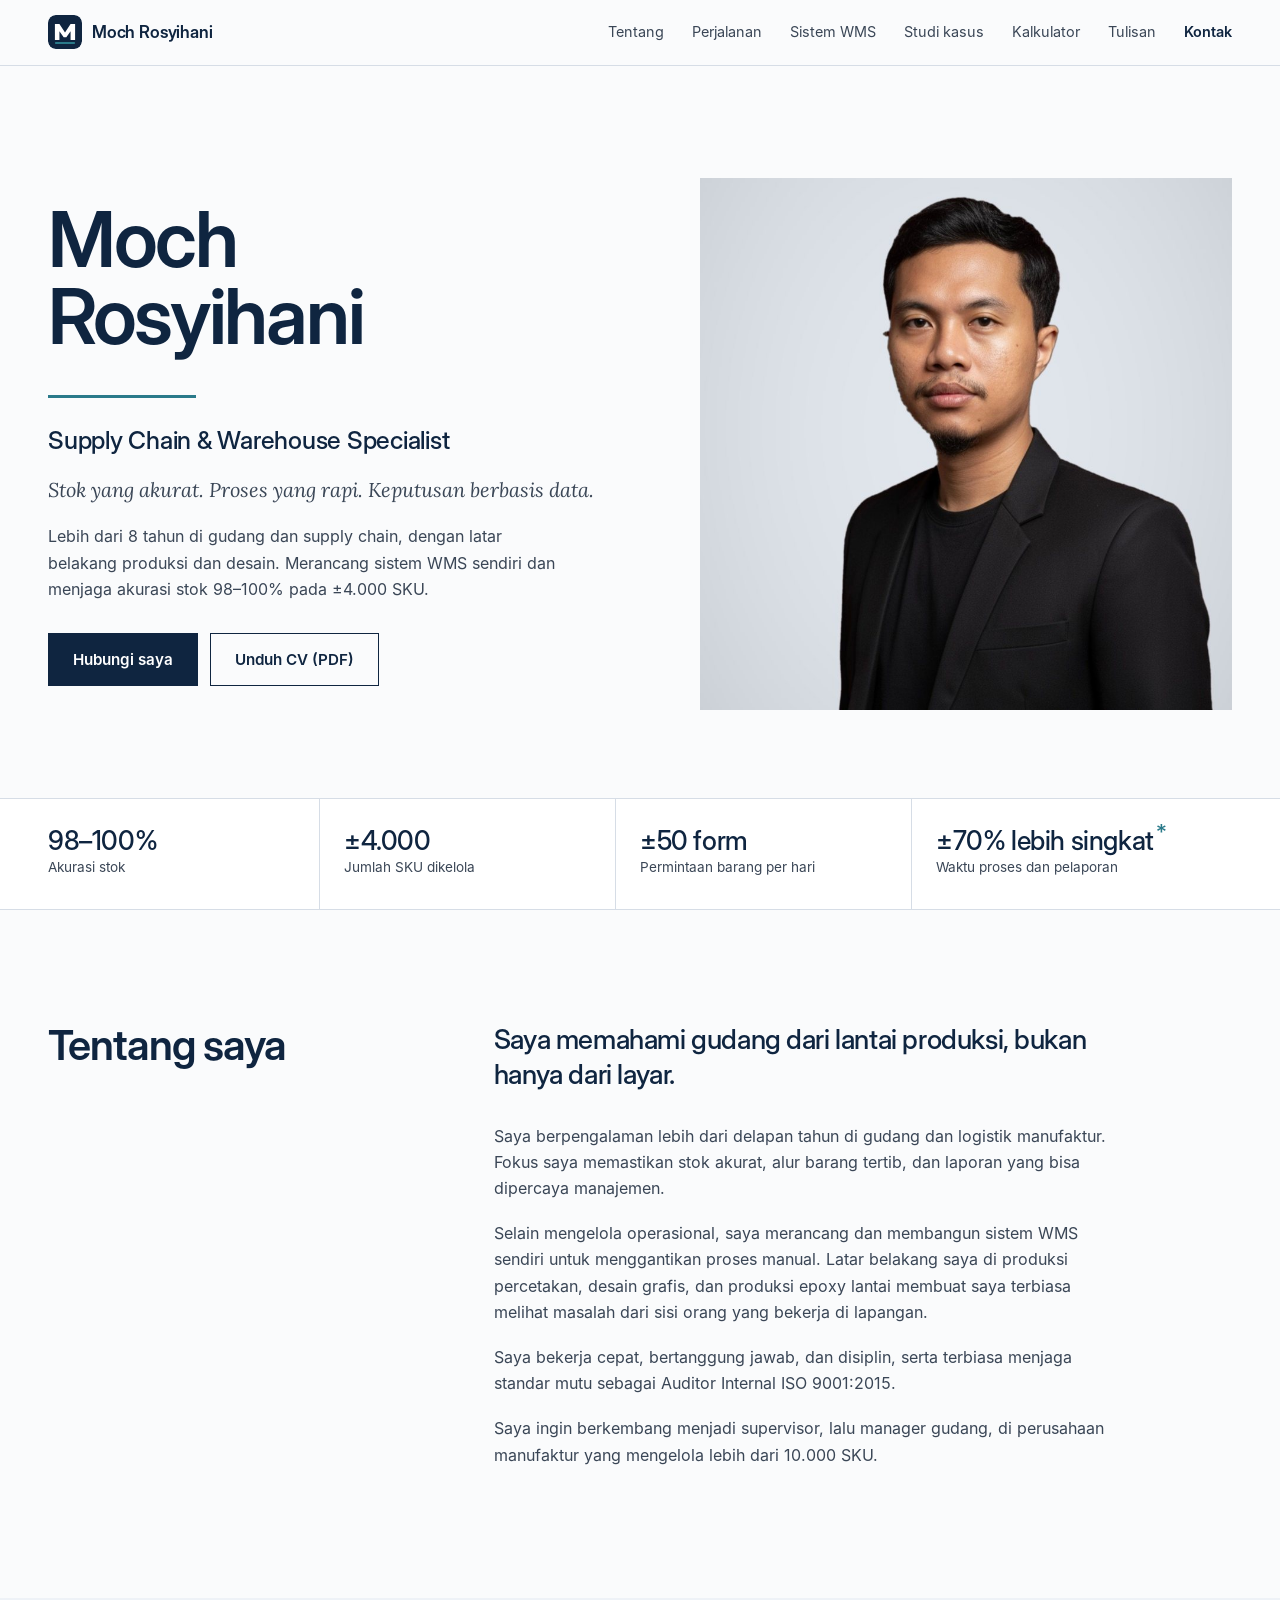
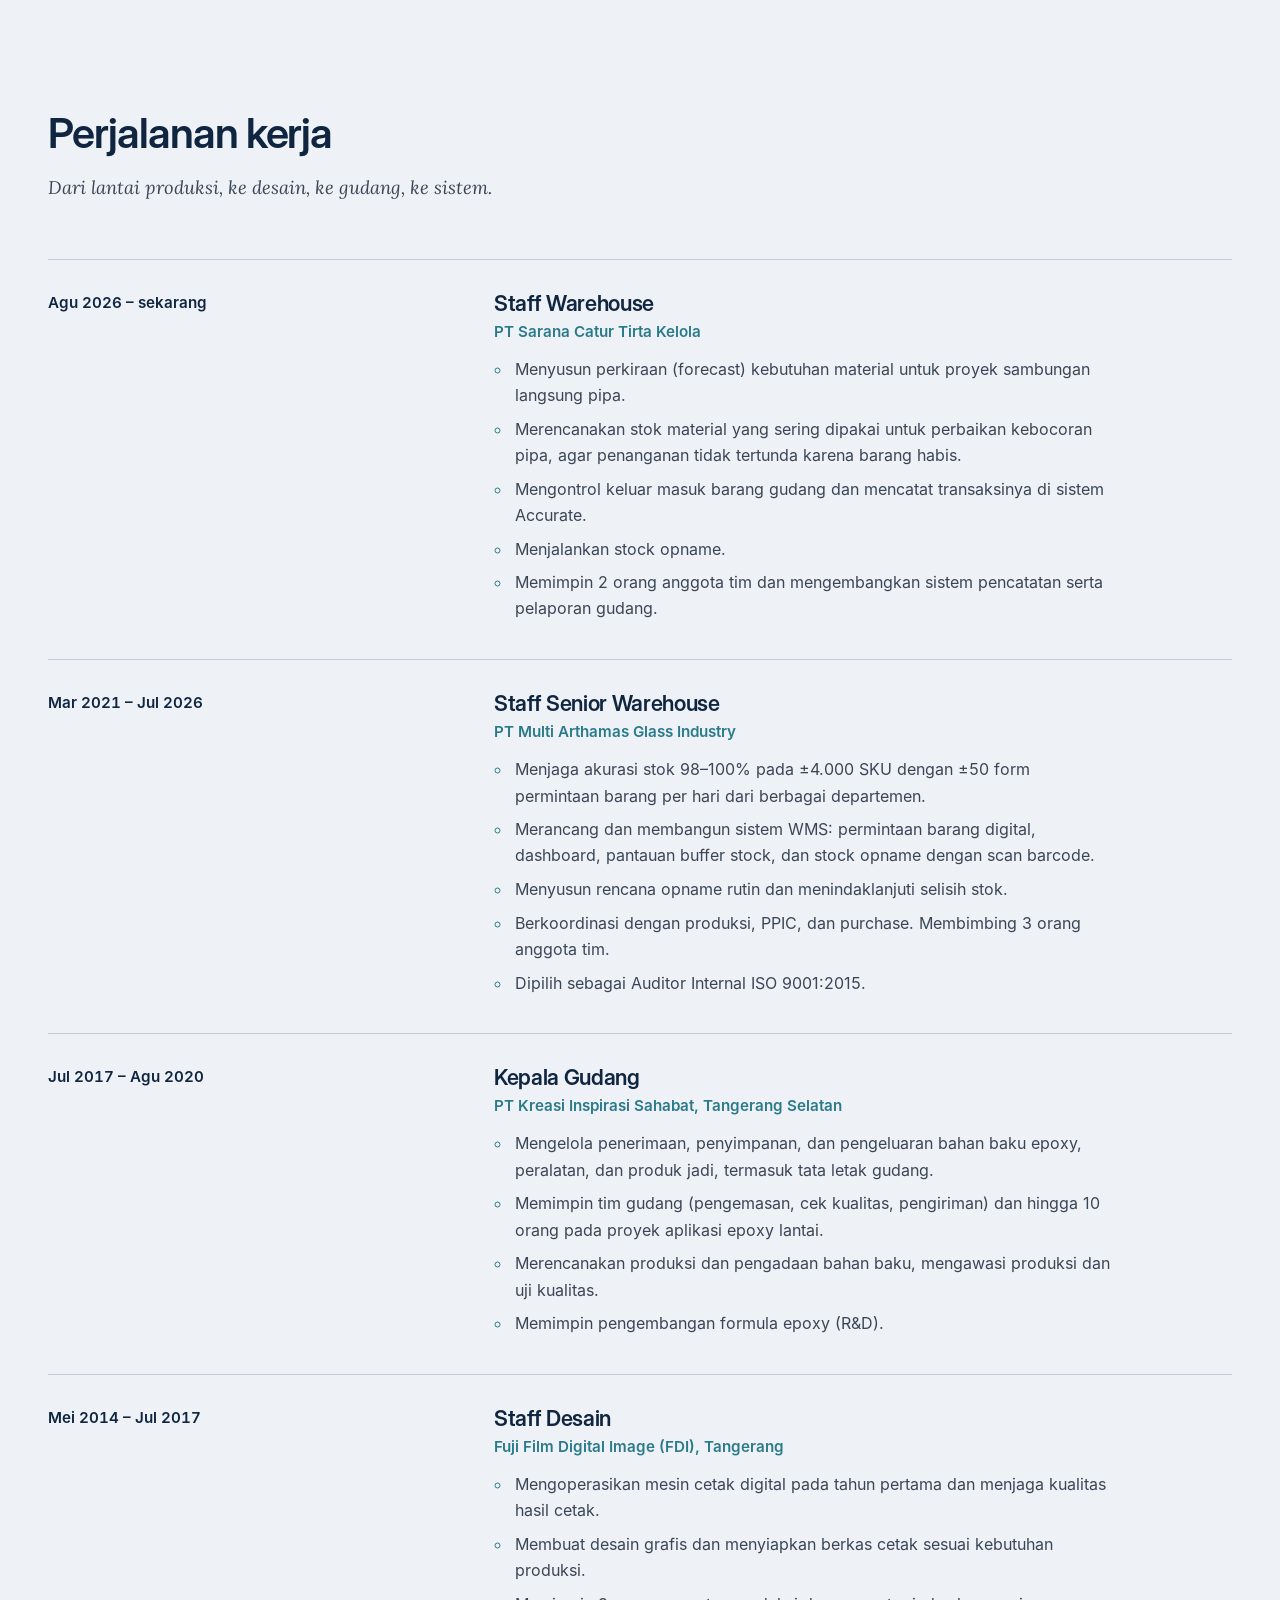
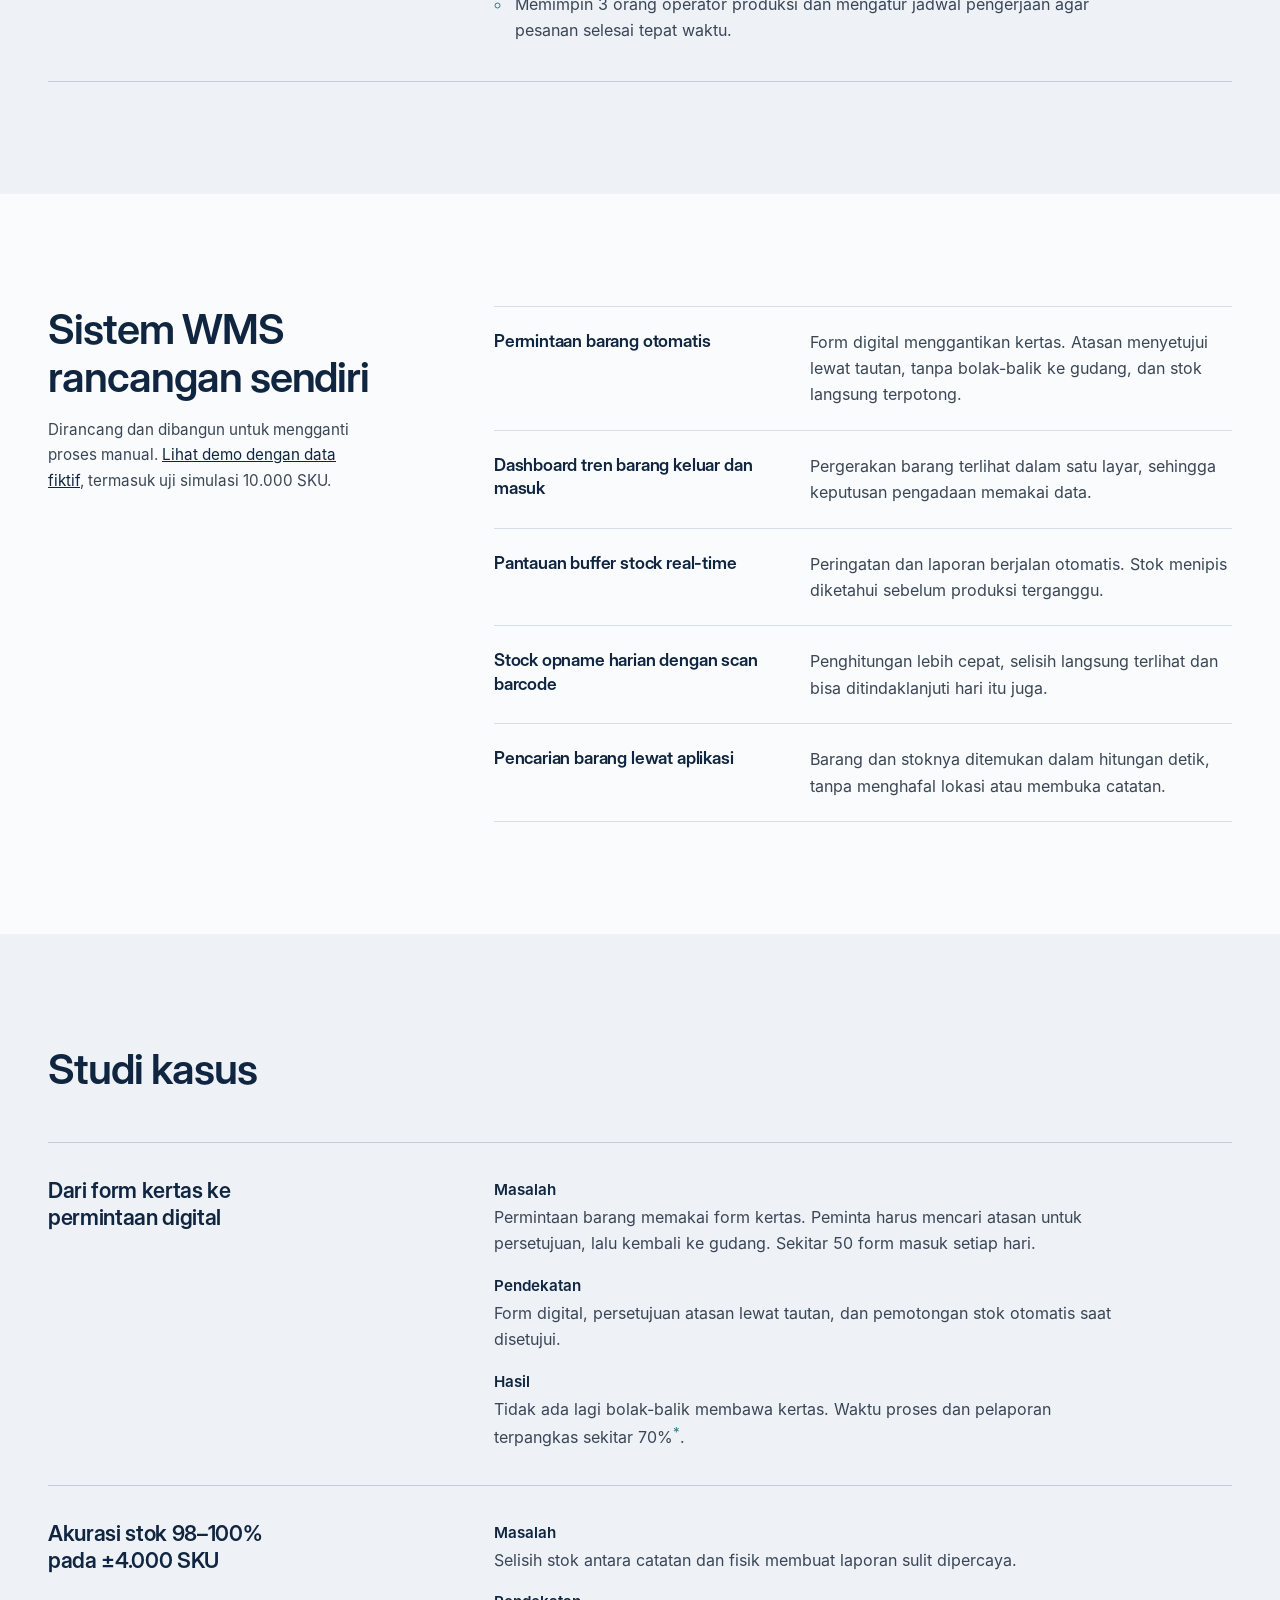
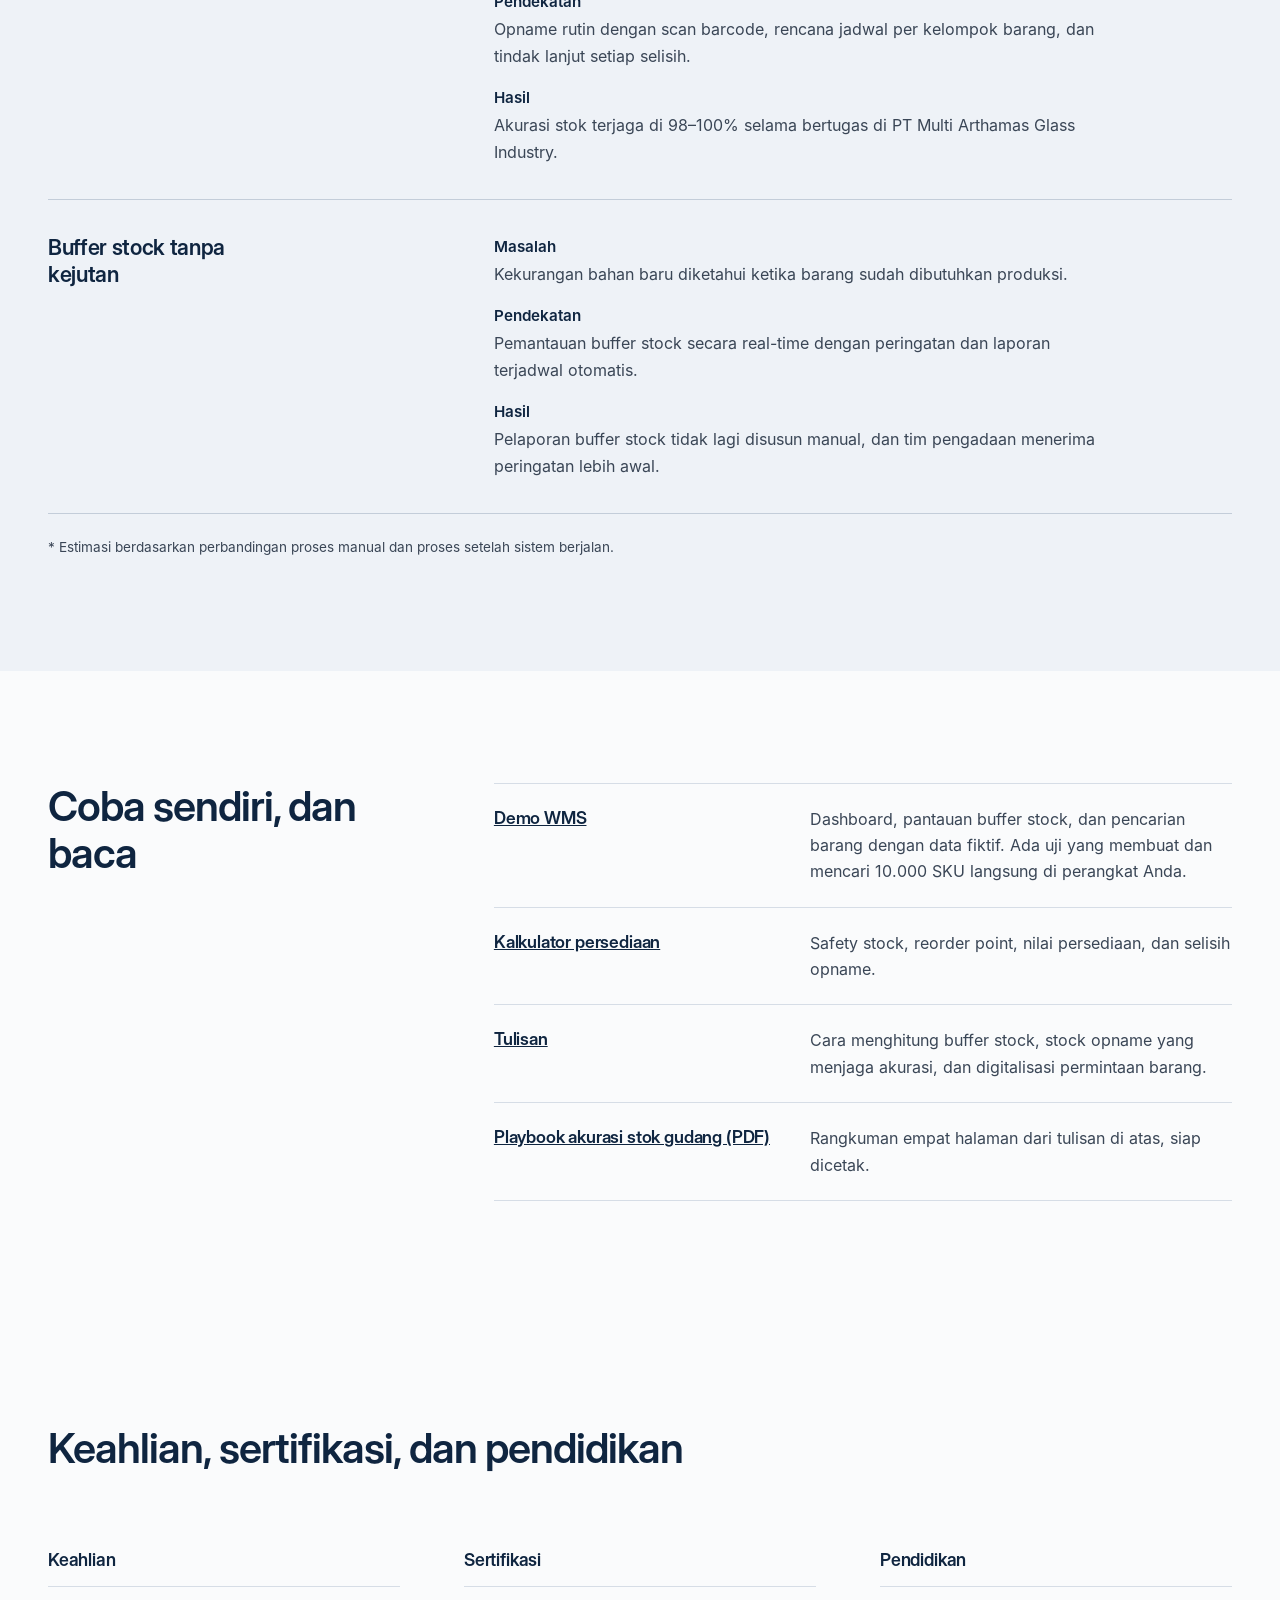
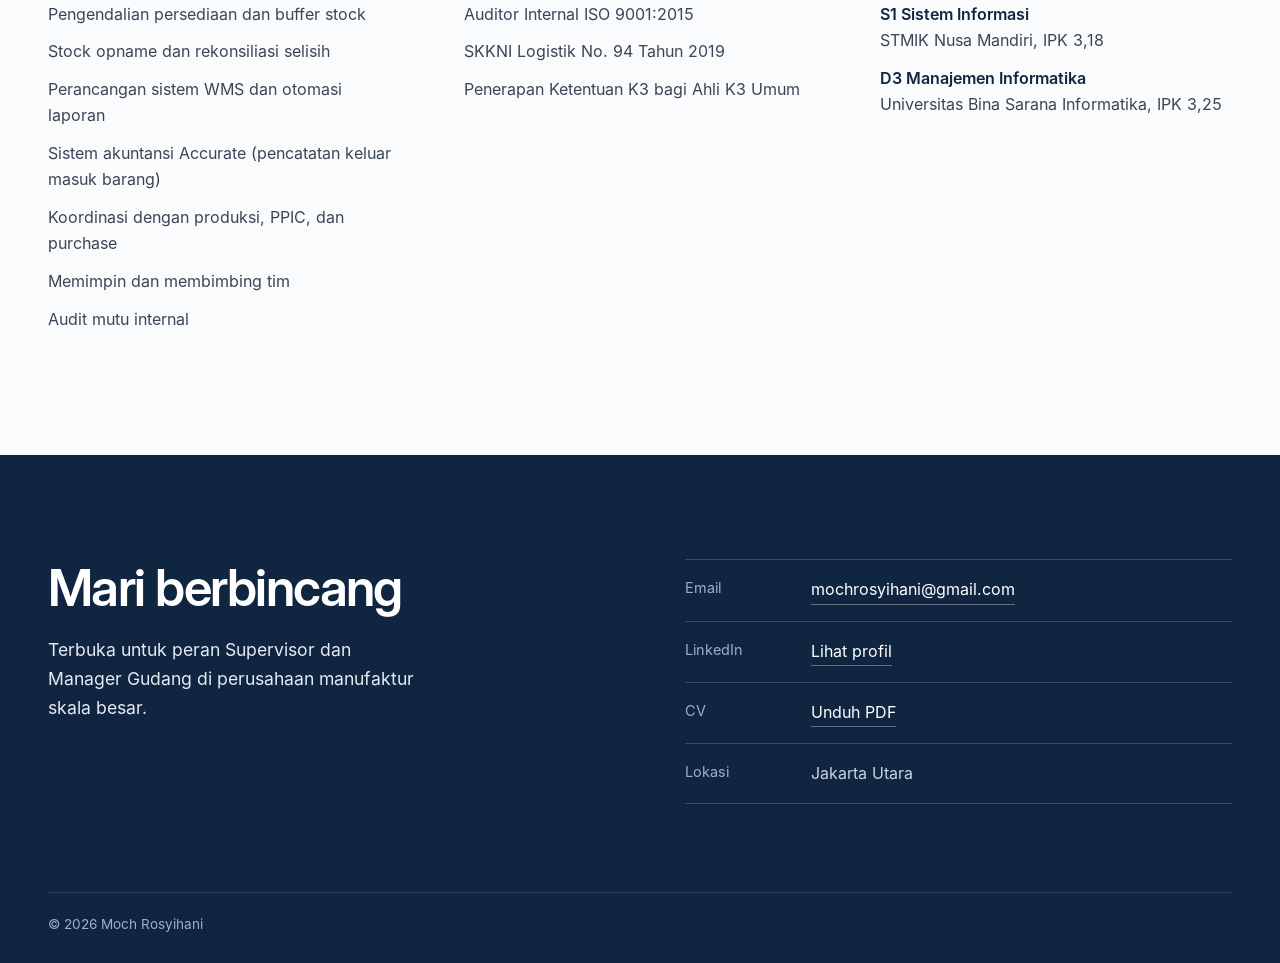
==== commit 908c78f6: "Add files via upload" ====
--- a/index.html
+++ b/index.html
@@ -310,7 +310,6 @@
     </div>
     <ul class="kontak-daftar">
       <li><span>Email</span><a href="mailto:mochrosyihani@gmail.com">mochrosyihani@gmail.com</a></li>
-      <li><span>WhatsApp</span><a href="https://wa.me/6283805292862?text=Halo%20Pak%20Rosyihani%2C%20saya%20melihat%20profil%20Anda." rel="noopener">Kirim pesan</a></li>
       <li><span>LinkedIn</span><a href="https://www.linkedin.com/in/moch-rosyihani-iyan-4621b0254" rel="me noopener">Lihat profil</a></li>
       <li><span>CV</span><a href="cv/CV-Moch-Rosyihani.pdf" download>Unduh PDF</a></li>
       <li><span>Lokasi</span>Jakarta Utara</li>
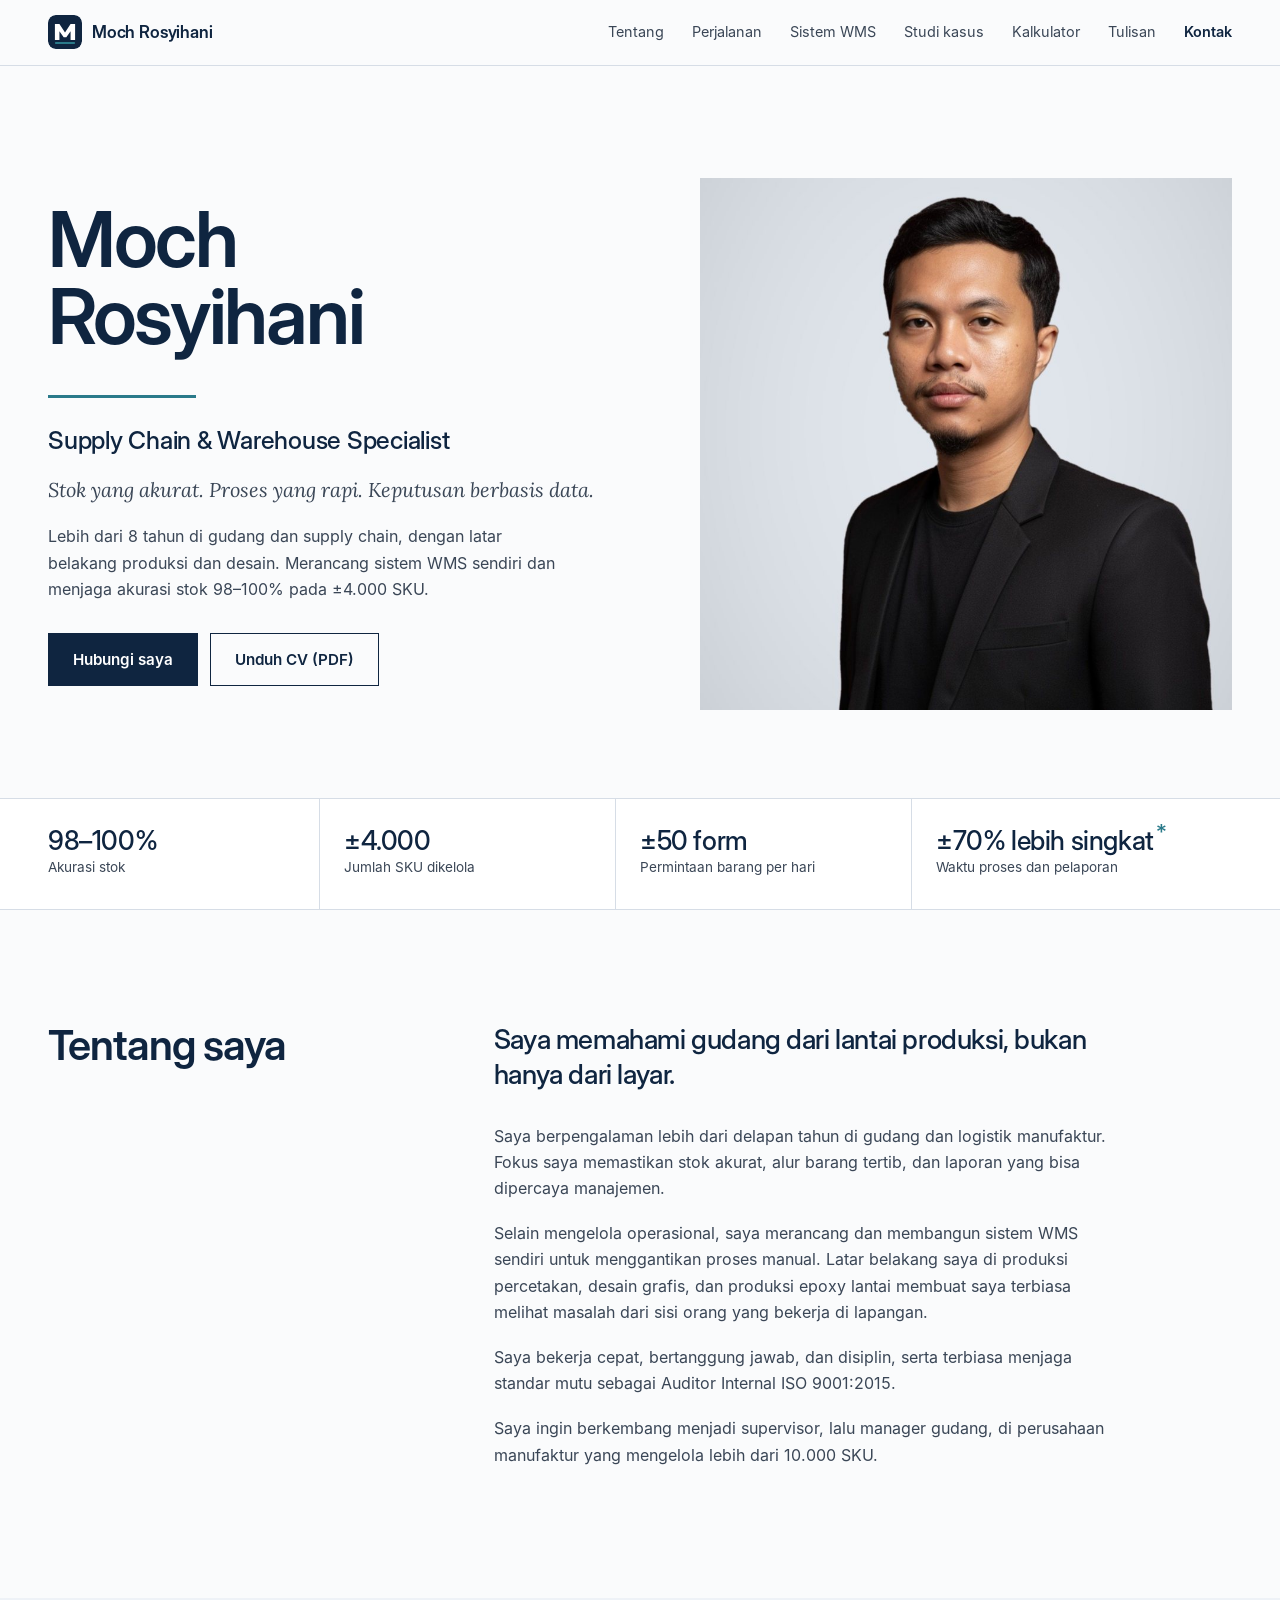
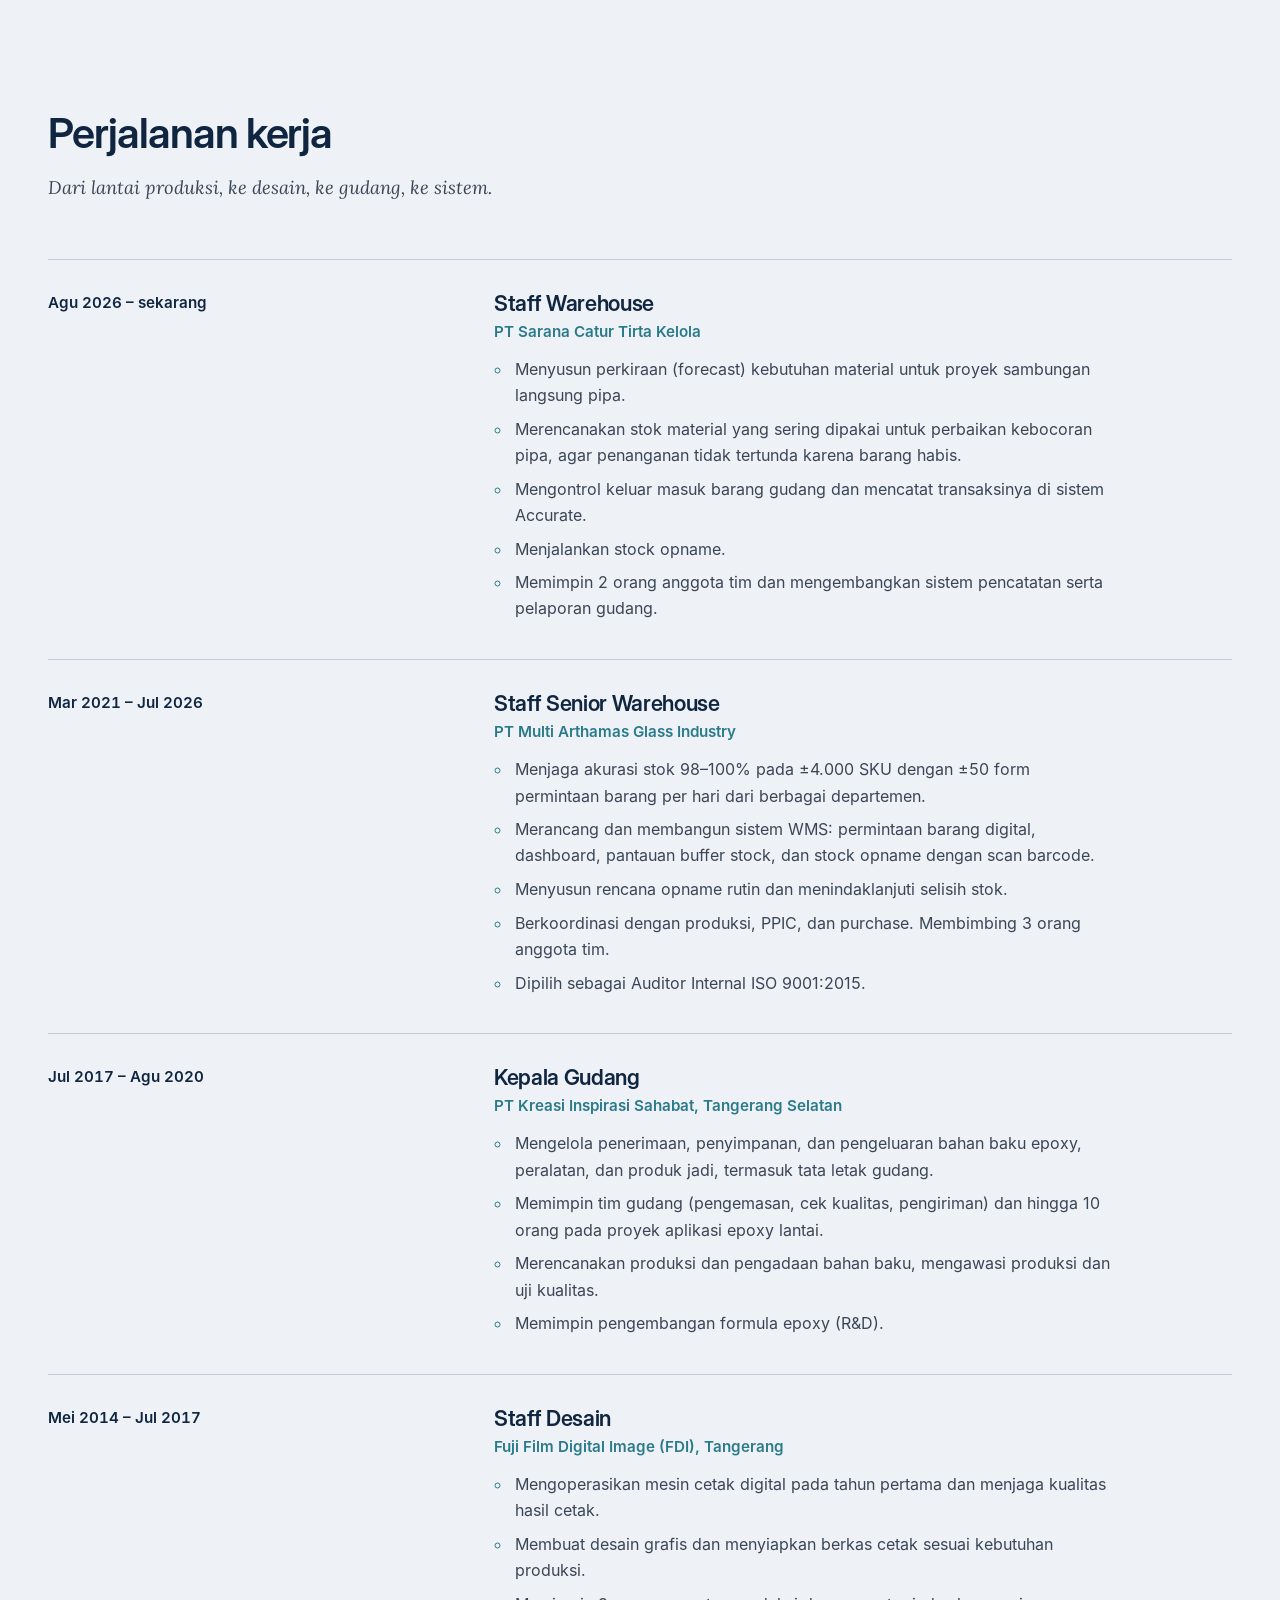
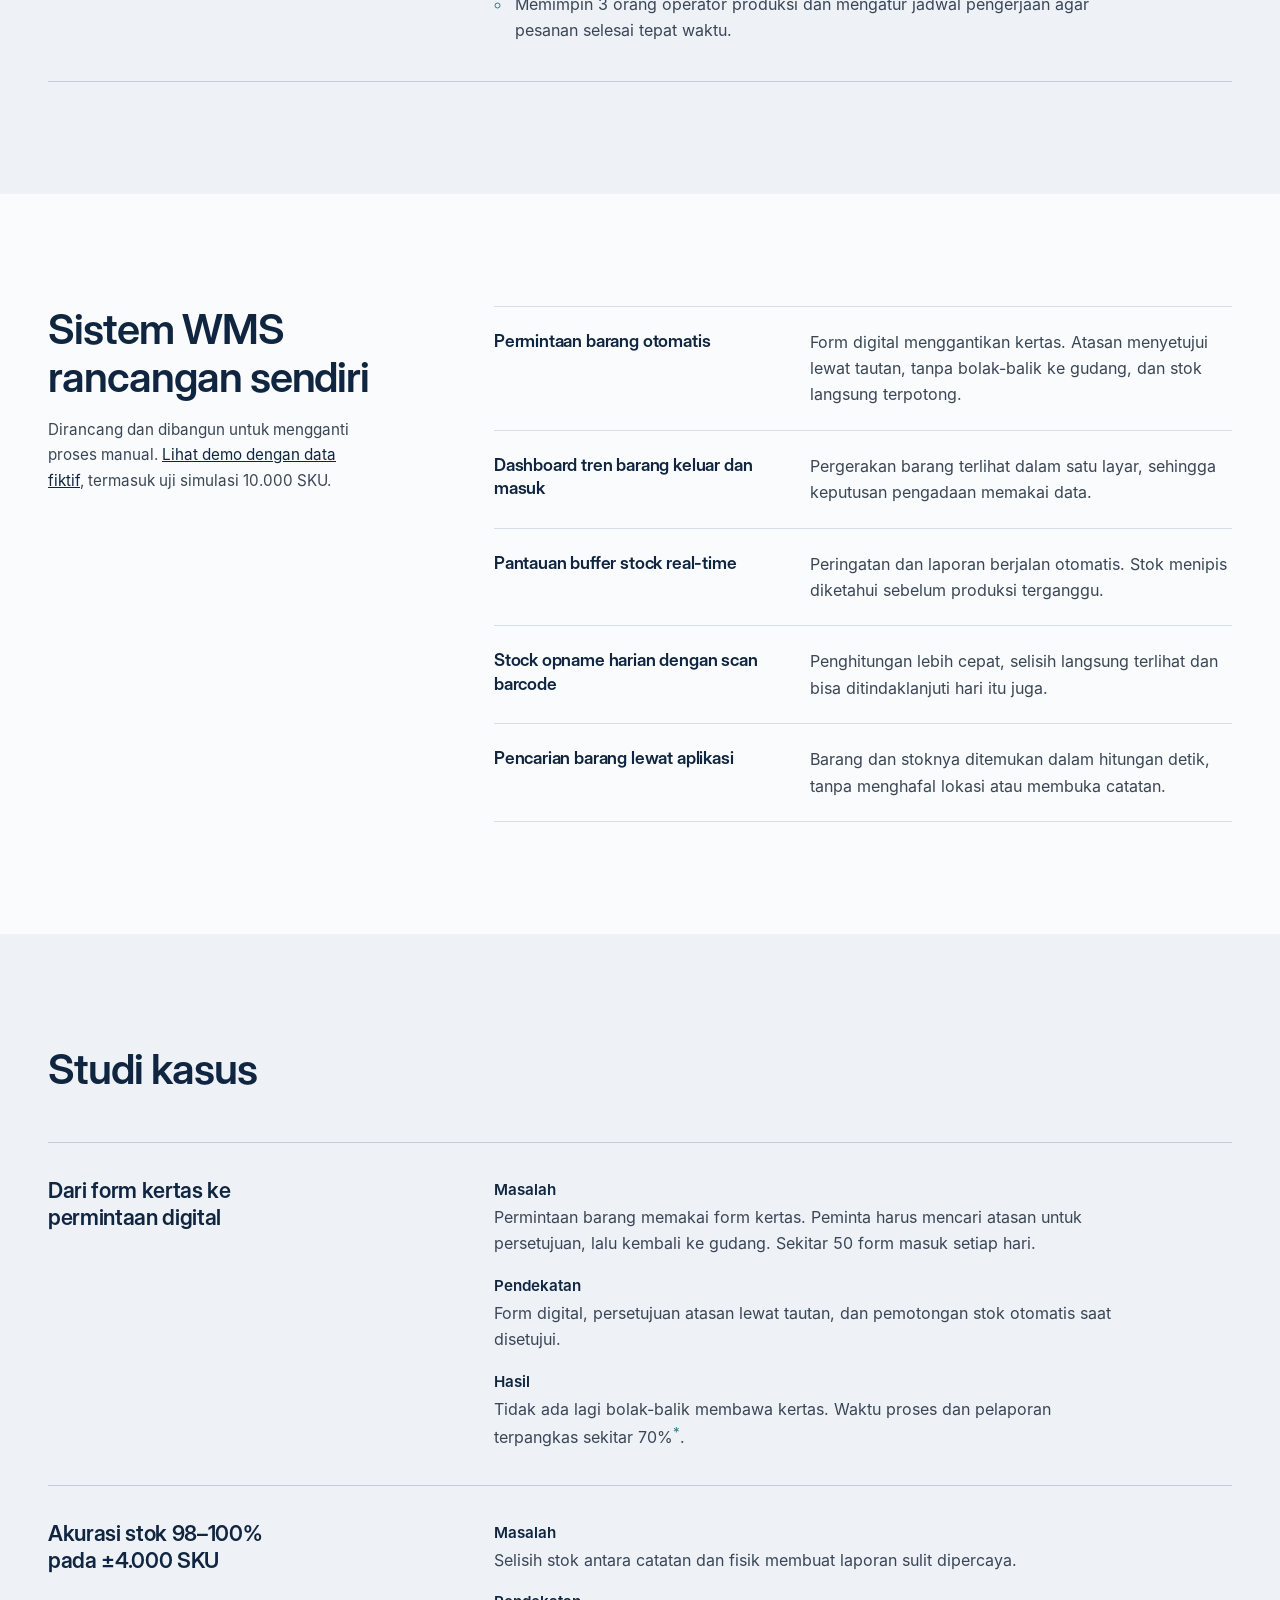
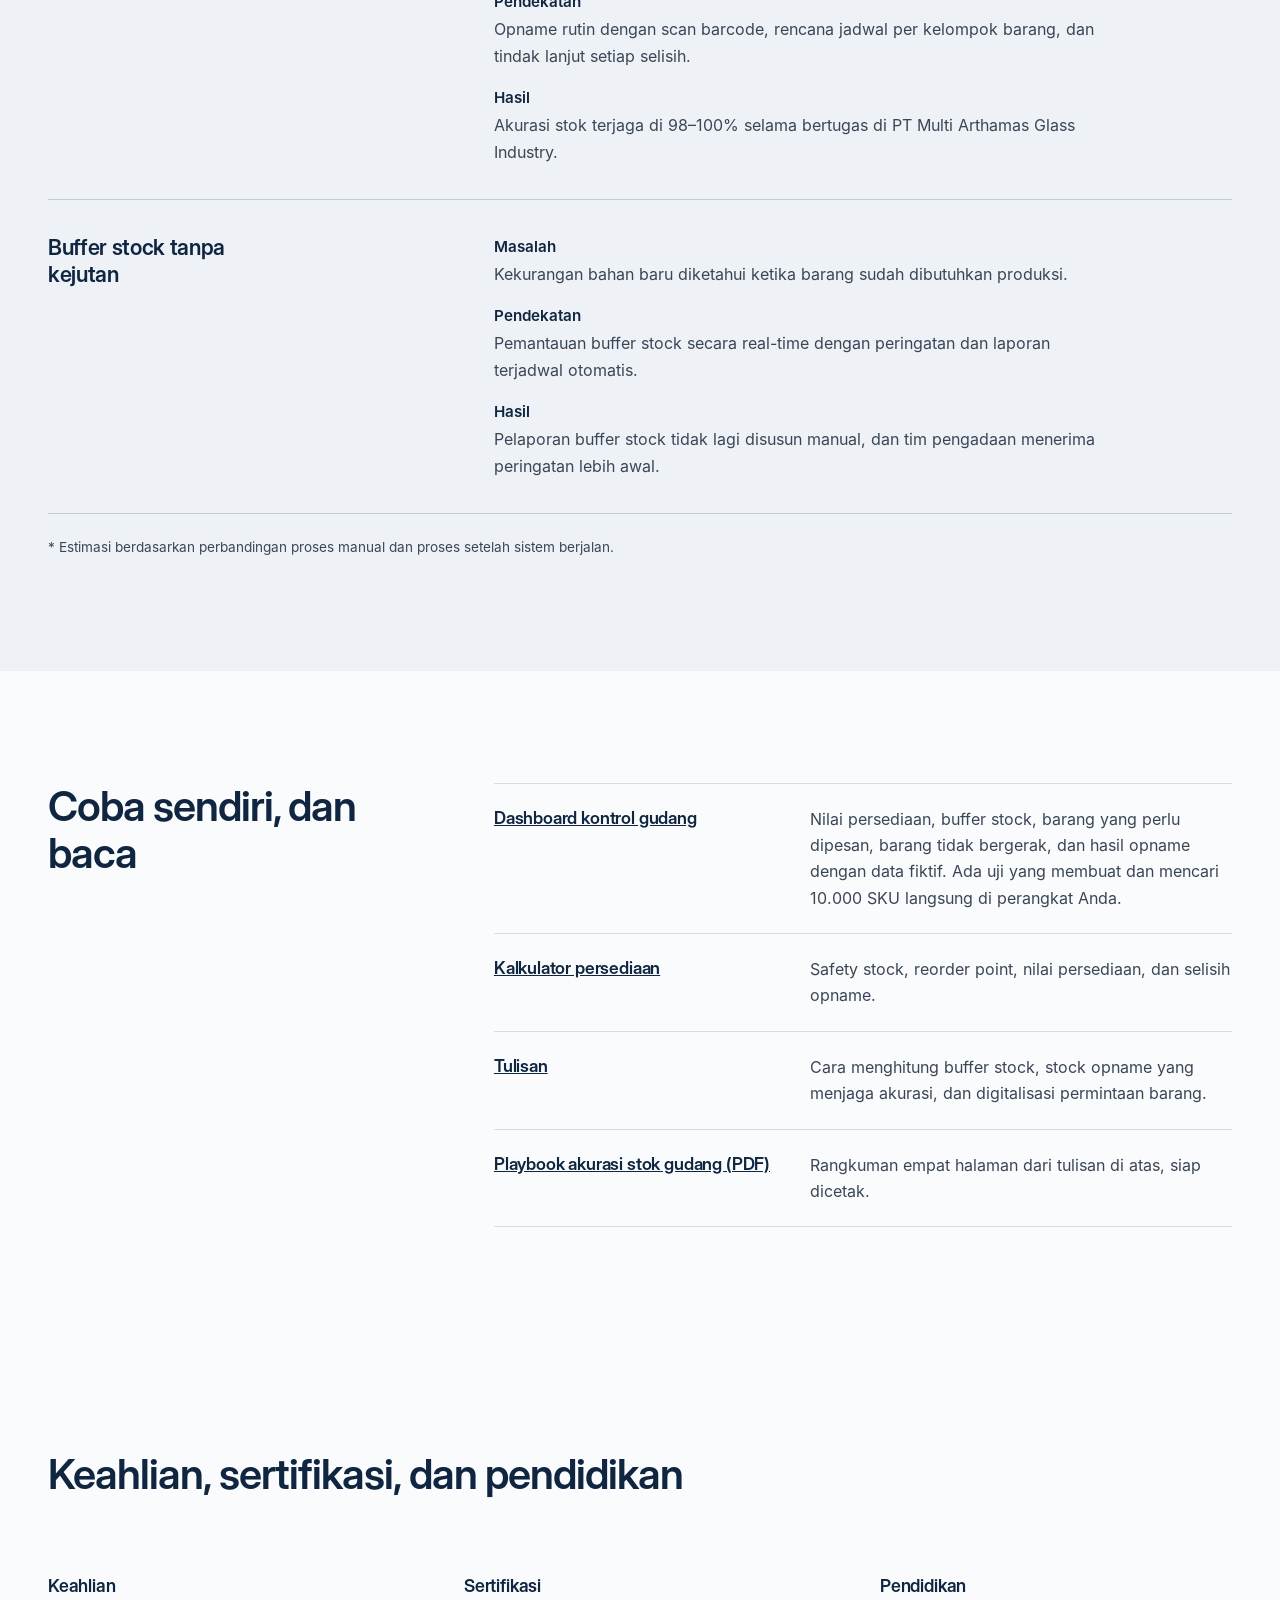
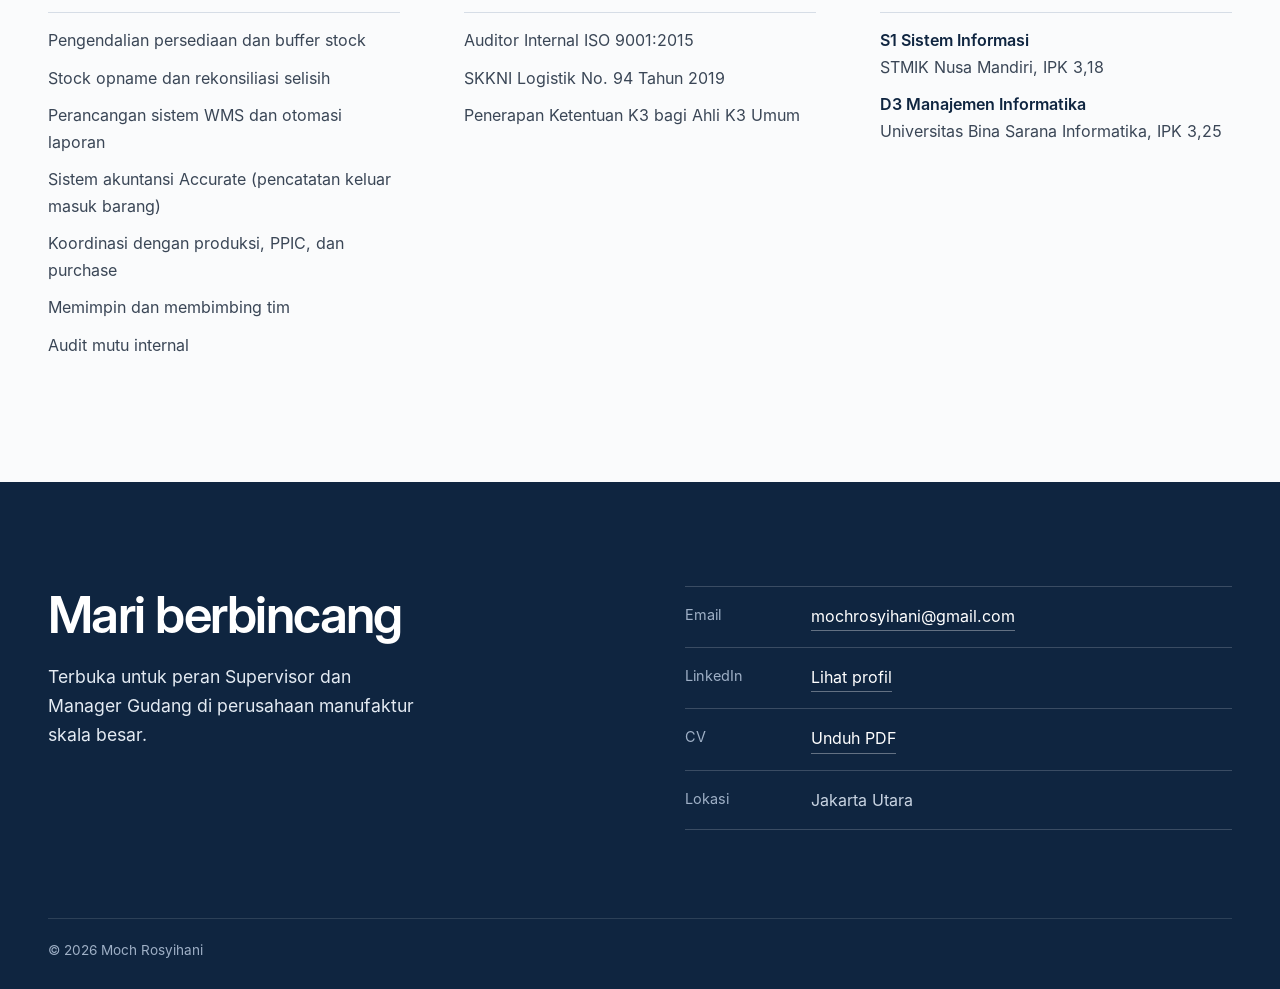
==== commit 4b6fce96: "Add files via upload" ====
--- a/index.html
+++ b/index.html
@@ -257,7 +257,7 @@
   <div class="bungkus dua-kolom">
     <h2 id="h-bukti">Coba sendiri, dan baca</h2>
     <dl class="fitur">
-      <div><dt><a href="demo/">Demo WMS</a></dt><dd>Dashboard, pantauan buffer stock, dan pencarian barang dengan data fiktif. Ada uji yang membuat dan mencari 10.000 SKU langsung di perangkat Anda.</dd></div>
+      <div><dt><a href="demo/">Dashboard kontrol gudang</a></dt><dd>Nilai persediaan, buffer stock, barang yang perlu dipesan, barang tidak bergerak, dan hasil opname dengan data fiktif. Ada uji yang membuat dan mencari 10.000 SKU langsung di perangkat Anda.</dd></div>
       <div><dt><a href="alat/">Kalkulator persediaan</a></dt><dd>Safety stock, reorder point, nilai persediaan, dan selisih opname.</dd></div>
       <div><dt><a href="tulisan/">Tulisan</a></dt><dd>Cara menghitung buffer stock, stock opname yang menjaga akurasi, dan digitalisasi permintaan barang.</dd></div>
       <div><dt><a href="cv/Playbook-Akurasi-Stok-Gudang.pdf" download>Playbook akurasi stok gudang (PDF)</a></dt><dd>Rangkuman empat halaman dari tulisan di atas, siap dicetak.</dd></div>
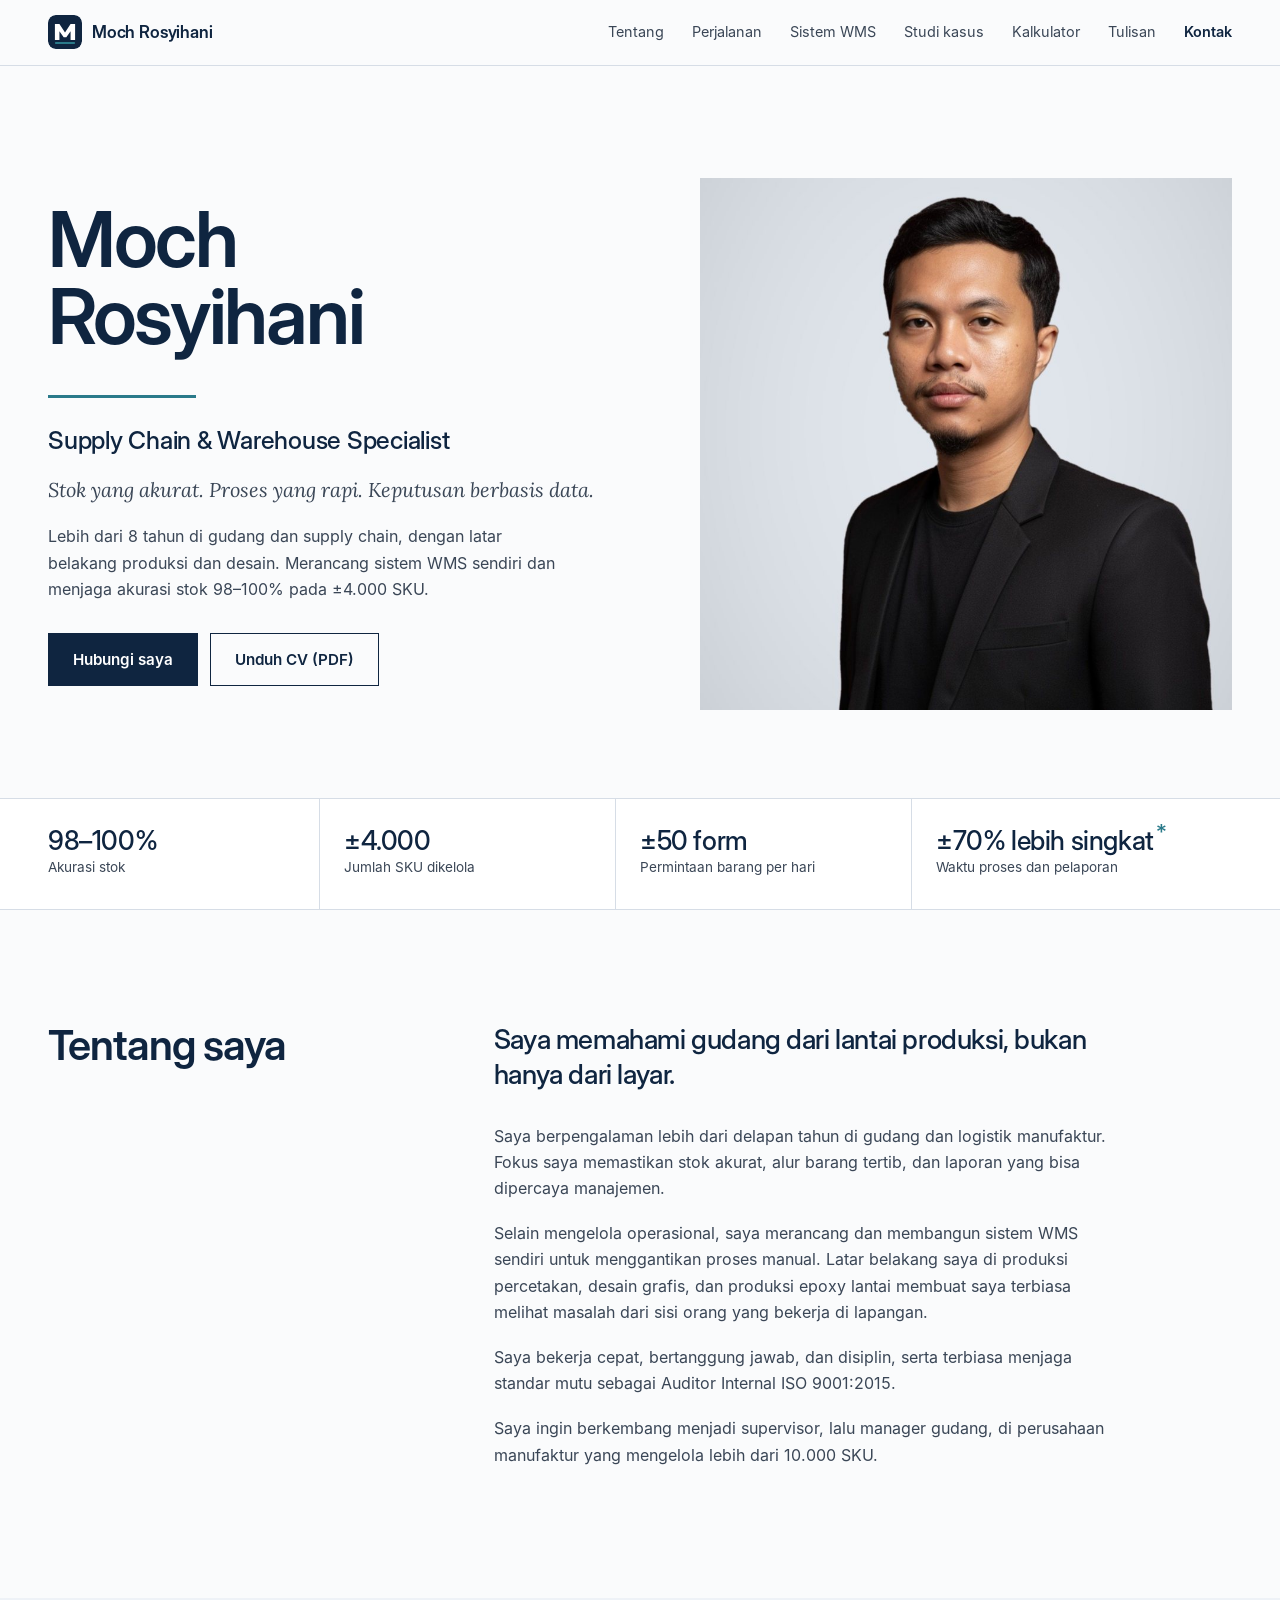
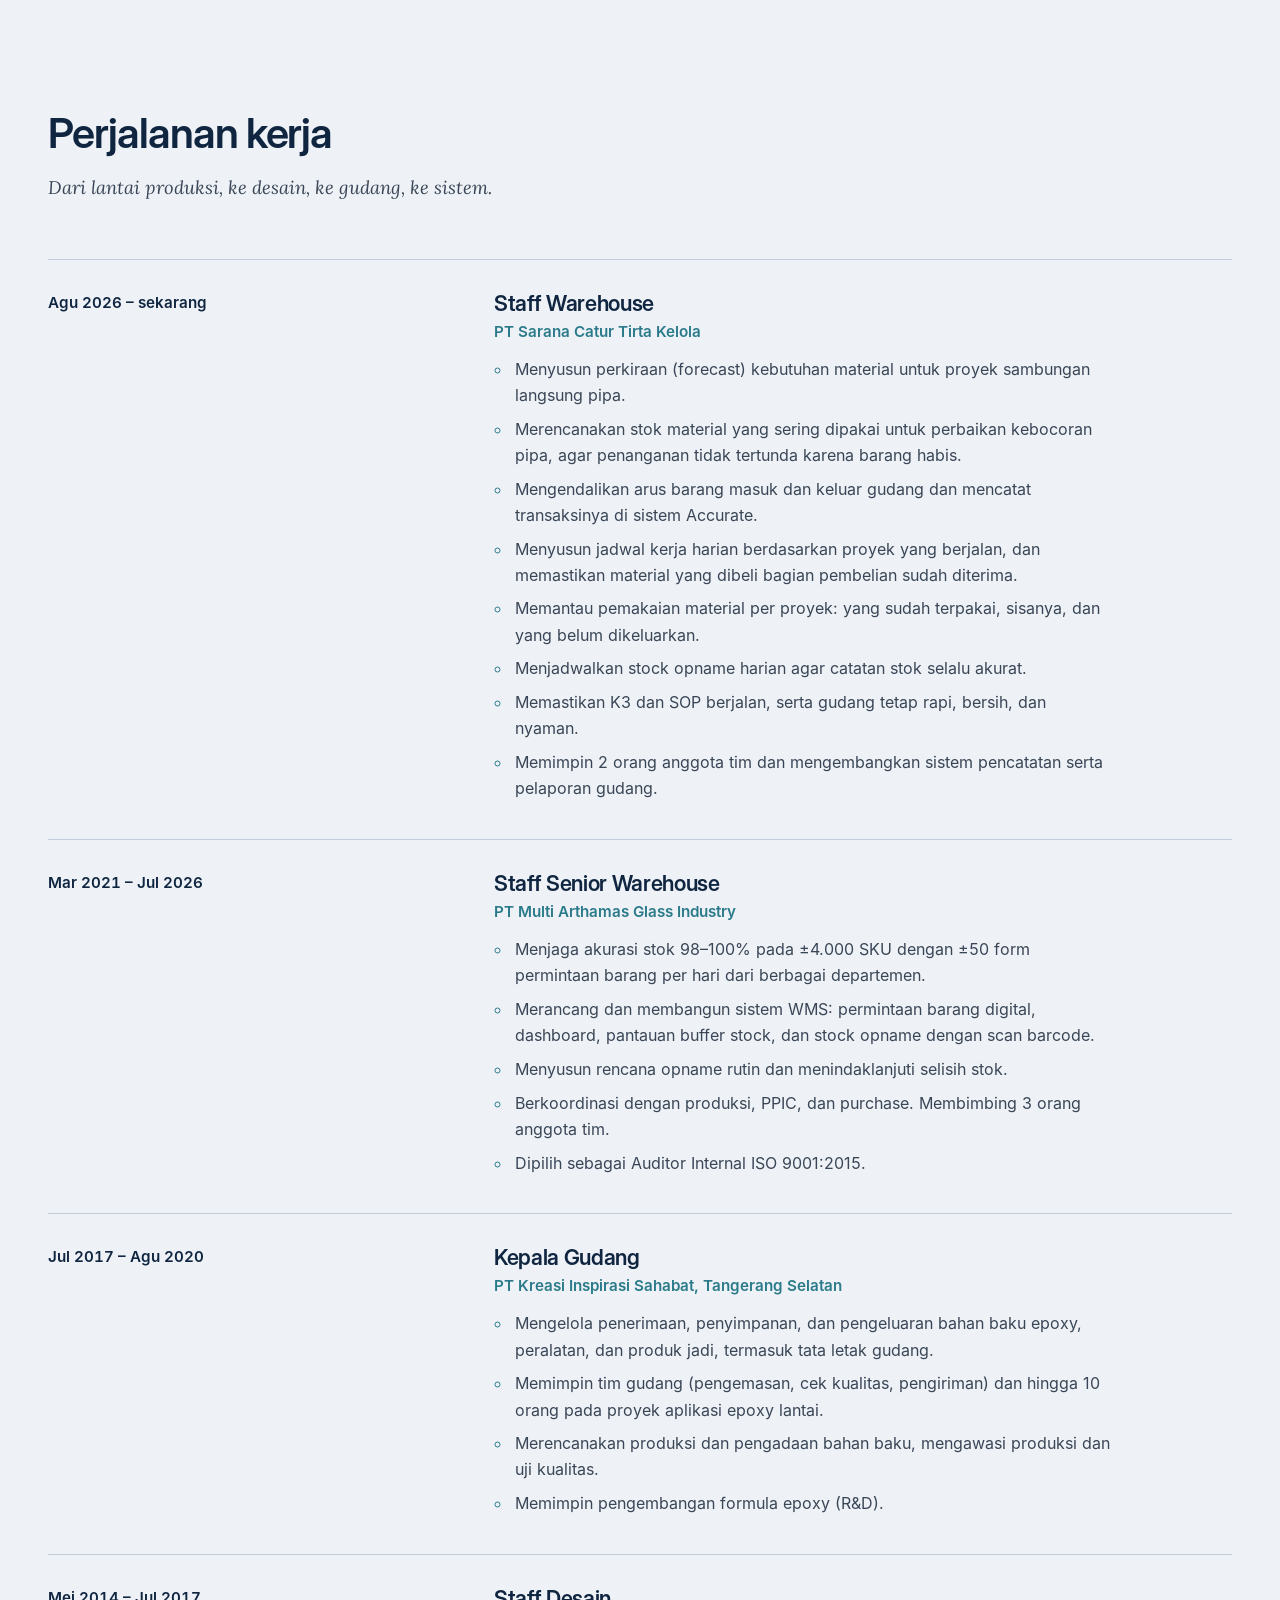
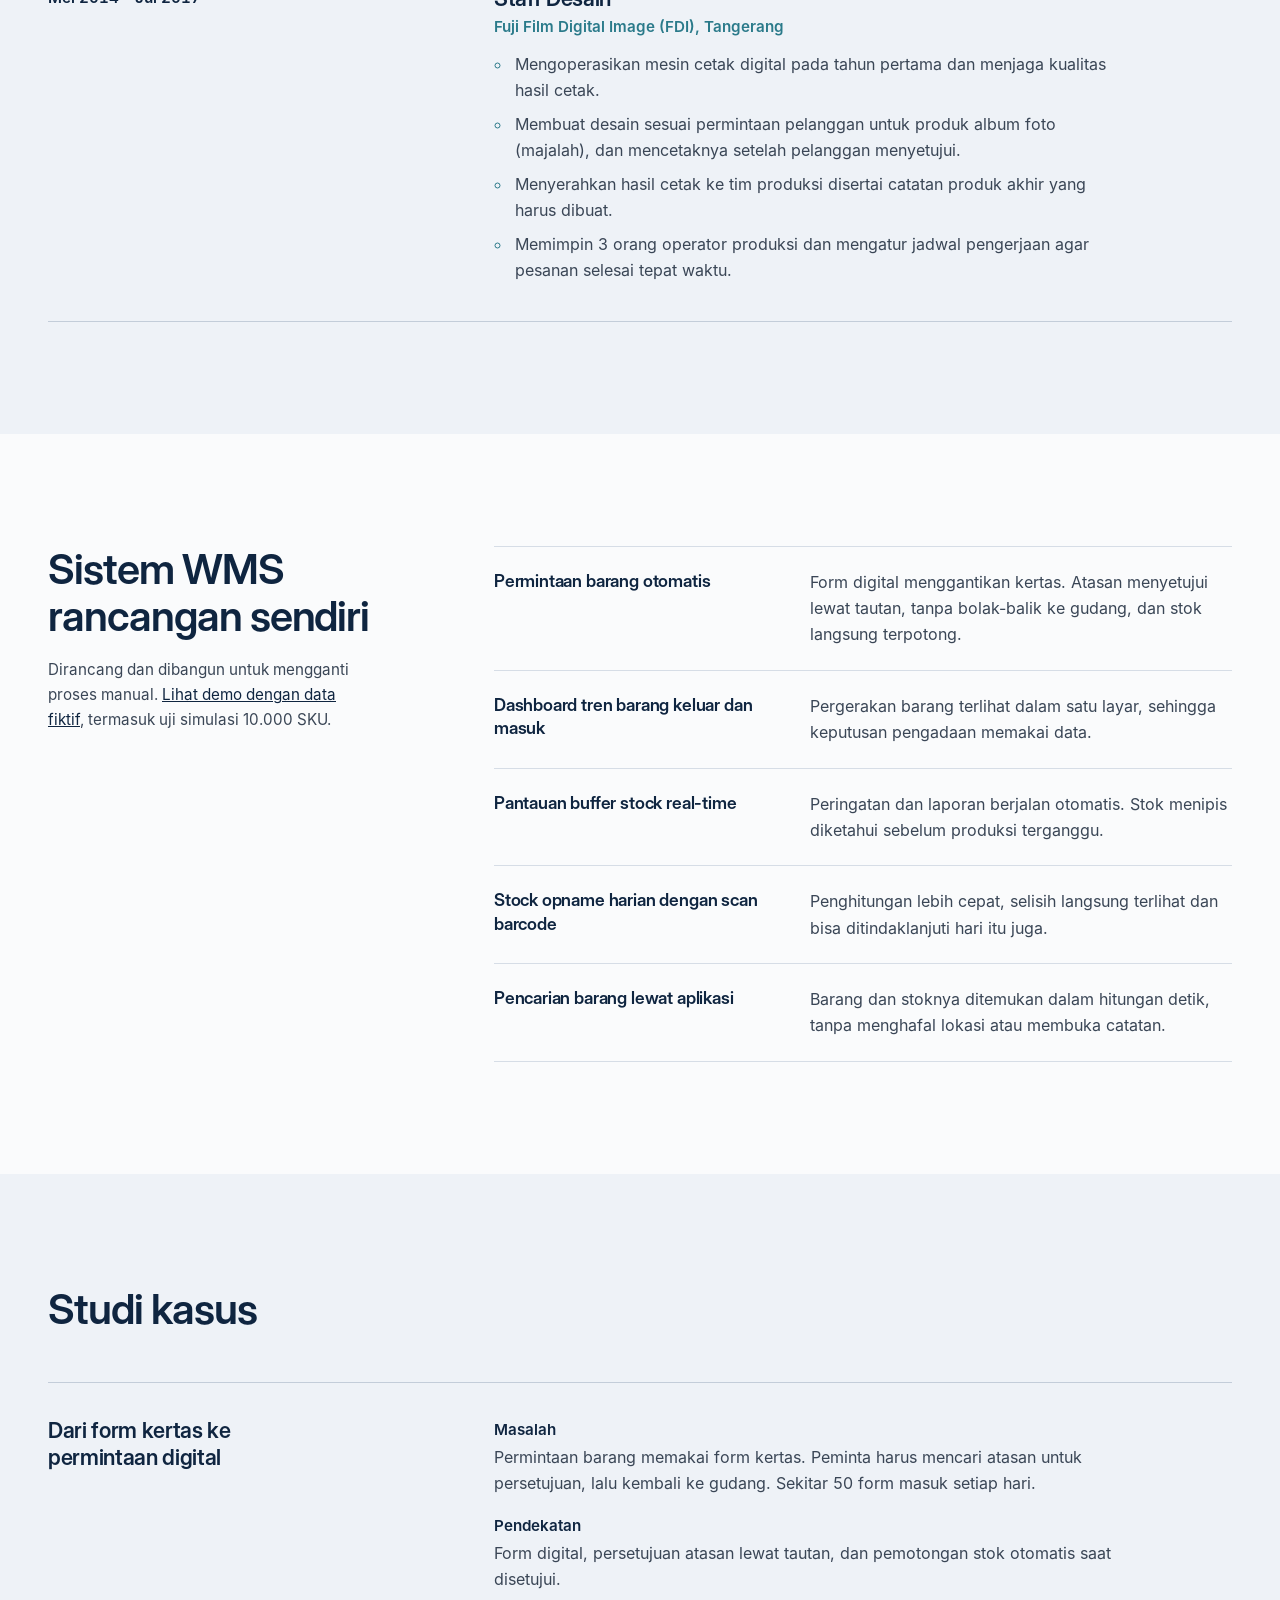
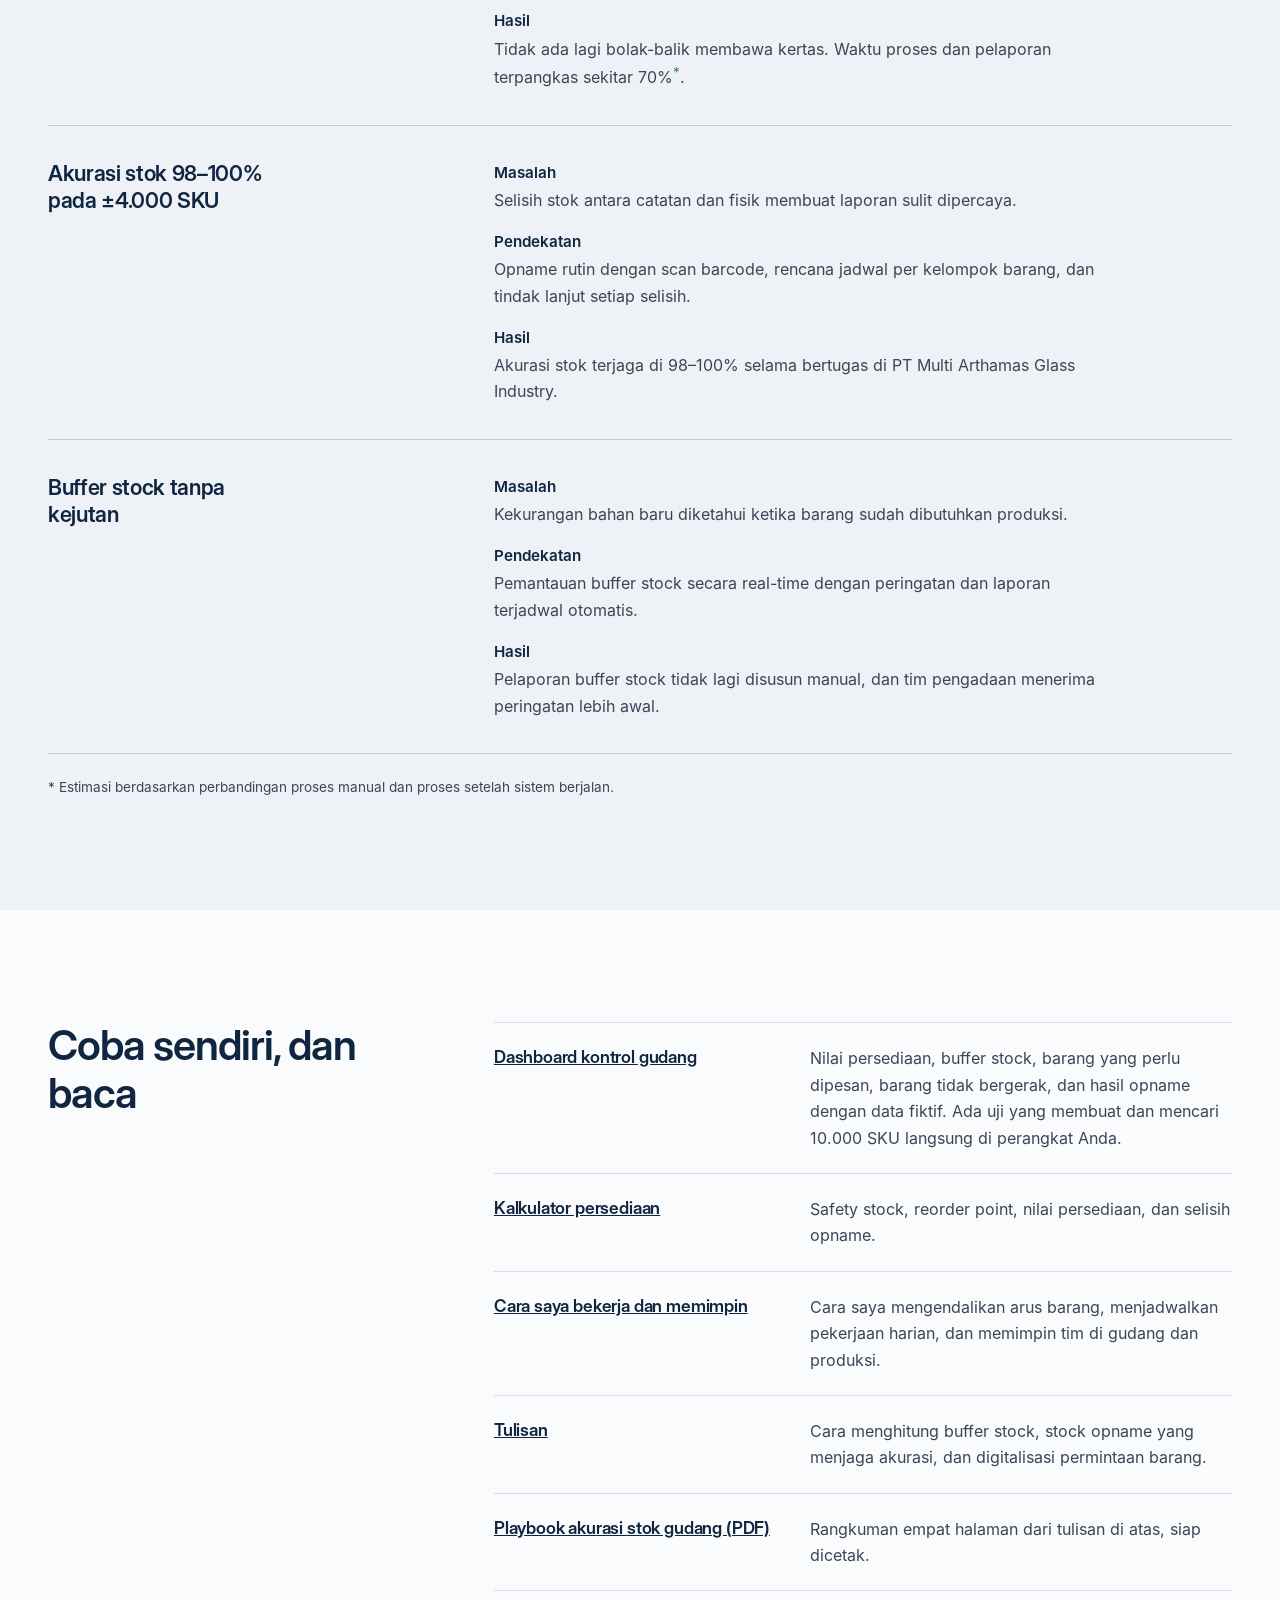
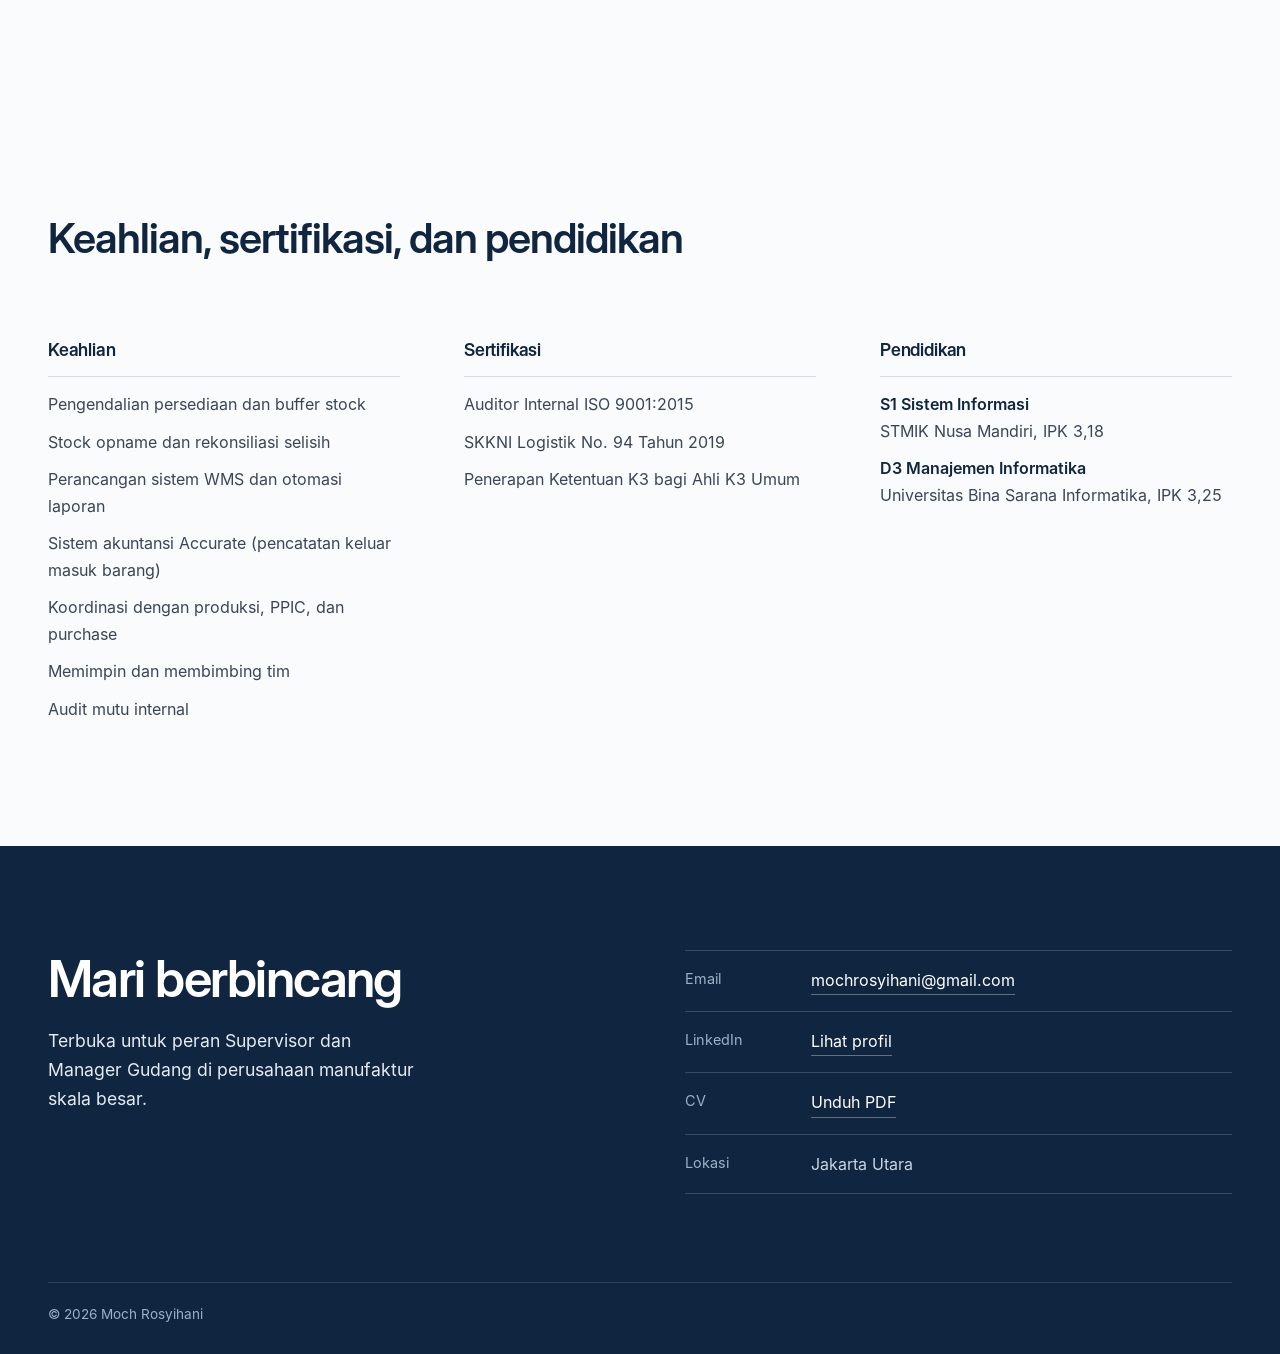
==== commit cde4ac3e: "Add files via upload" ====
--- a/index.html
+++ b/index.html
@@ -133,8 +133,11 @@
           <ul>
             <li>Menyusun perkiraan (forecast) kebutuhan material untuk proyek sambungan langsung pipa.</li>
             <li>Merencanakan stok material yang sering dipakai untuk perbaikan kebocoran pipa, agar penanganan tidak tertunda karena barang habis.</li>
-            <li>Mengontrol keluar masuk barang gudang dan mencatat transaksinya di sistem Accurate.</li>
-            <li>Menjalankan stock opname.</li>
+            <li>Mengendalikan arus barang masuk dan keluar gudang dan mencatat transaksinya di sistem Accurate.</li>
+            <li>Menyusun jadwal kerja harian berdasarkan proyek yang berjalan, dan memastikan material yang dibeli bagian pembelian sudah diterima.</li>
+            <li>Memantau pemakaian material per proyek: yang sudah terpakai, sisanya, dan yang belum dikeluarkan.</li>
+            <li>Menjadwalkan stock opname harian agar catatan stok selalu akurat.</li>
+            <li>Memastikan K3 dan SOP berjalan, serta gudang tetap rapi, bersih, dan nyaman.</li>
             <li>Memimpin 2 orang anggota tim dan mengembangkan sistem pencatatan serta pelaporan gudang.</li>
           </ul>
         </div>
@@ -173,7 +176,8 @@
           <p class="instansi">Fuji Film Digital Image (FDI), Tangerang</p>
           <ul>
             <li>Mengoperasikan mesin cetak digital pada tahun pertama dan menjaga kualitas hasil cetak.</li>
-            <li>Membuat desain grafis dan menyiapkan berkas cetak sesuai kebutuhan produksi.</li>
+            <li>Membuat desain sesuai permintaan pelanggan untuk produk album foto (majalah), dan mencetaknya setelah pelanggan menyetujui.</li>
+            <li>Menyerahkan hasil cetak ke tim produksi disertai catatan produk akhir yang harus dibuat.</li>
             <li>Memimpin 3 orang operator produksi dan mengatur jadwal pengerjaan agar pesanan selesai tepat waktu.</li>
           </ul>
         </div>
@@ -259,6 +263,7 @@
     <dl class="fitur">
       <div><dt><a href="demo/">Dashboard kontrol gudang</a></dt><dd>Nilai persediaan, buffer stock, barang yang perlu dipesan, barang tidak bergerak, dan hasil opname dengan data fiktif. Ada uji yang membuat dan mencari 10.000 SKU langsung di perangkat Anda.</dd></div>
       <div><dt><a href="alat/">Kalkulator persediaan</a></dt><dd>Safety stock, reorder point, nilai persediaan, dan selisih opname.</dd></div>
+      <div><dt><a href="cara-kerja/">Cara saya bekerja dan memimpin</a></dt><dd>Cara saya mengendalikan arus barang, menjadwalkan pekerjaan harian, dan memimpin tim di gudang dan produksi.</dd></div>
       <div><dt><a href="tulisan/">Tulisan</a></dt><dd>Cara menghitung buffer stock, stock opname yang menjaga akurasi, dan digitalisasi permintaan barang.</dd></div>
       <div><dt><a href="cv/Playbook-Akurasi-Stok-Gudang.pdf" download>Playbook akurasi stok gudang (PDF)</a></dt><dd>Rangkuman empat halaman dari tulisan di atas, siap dicetak.</dd></div>
     </dl>
